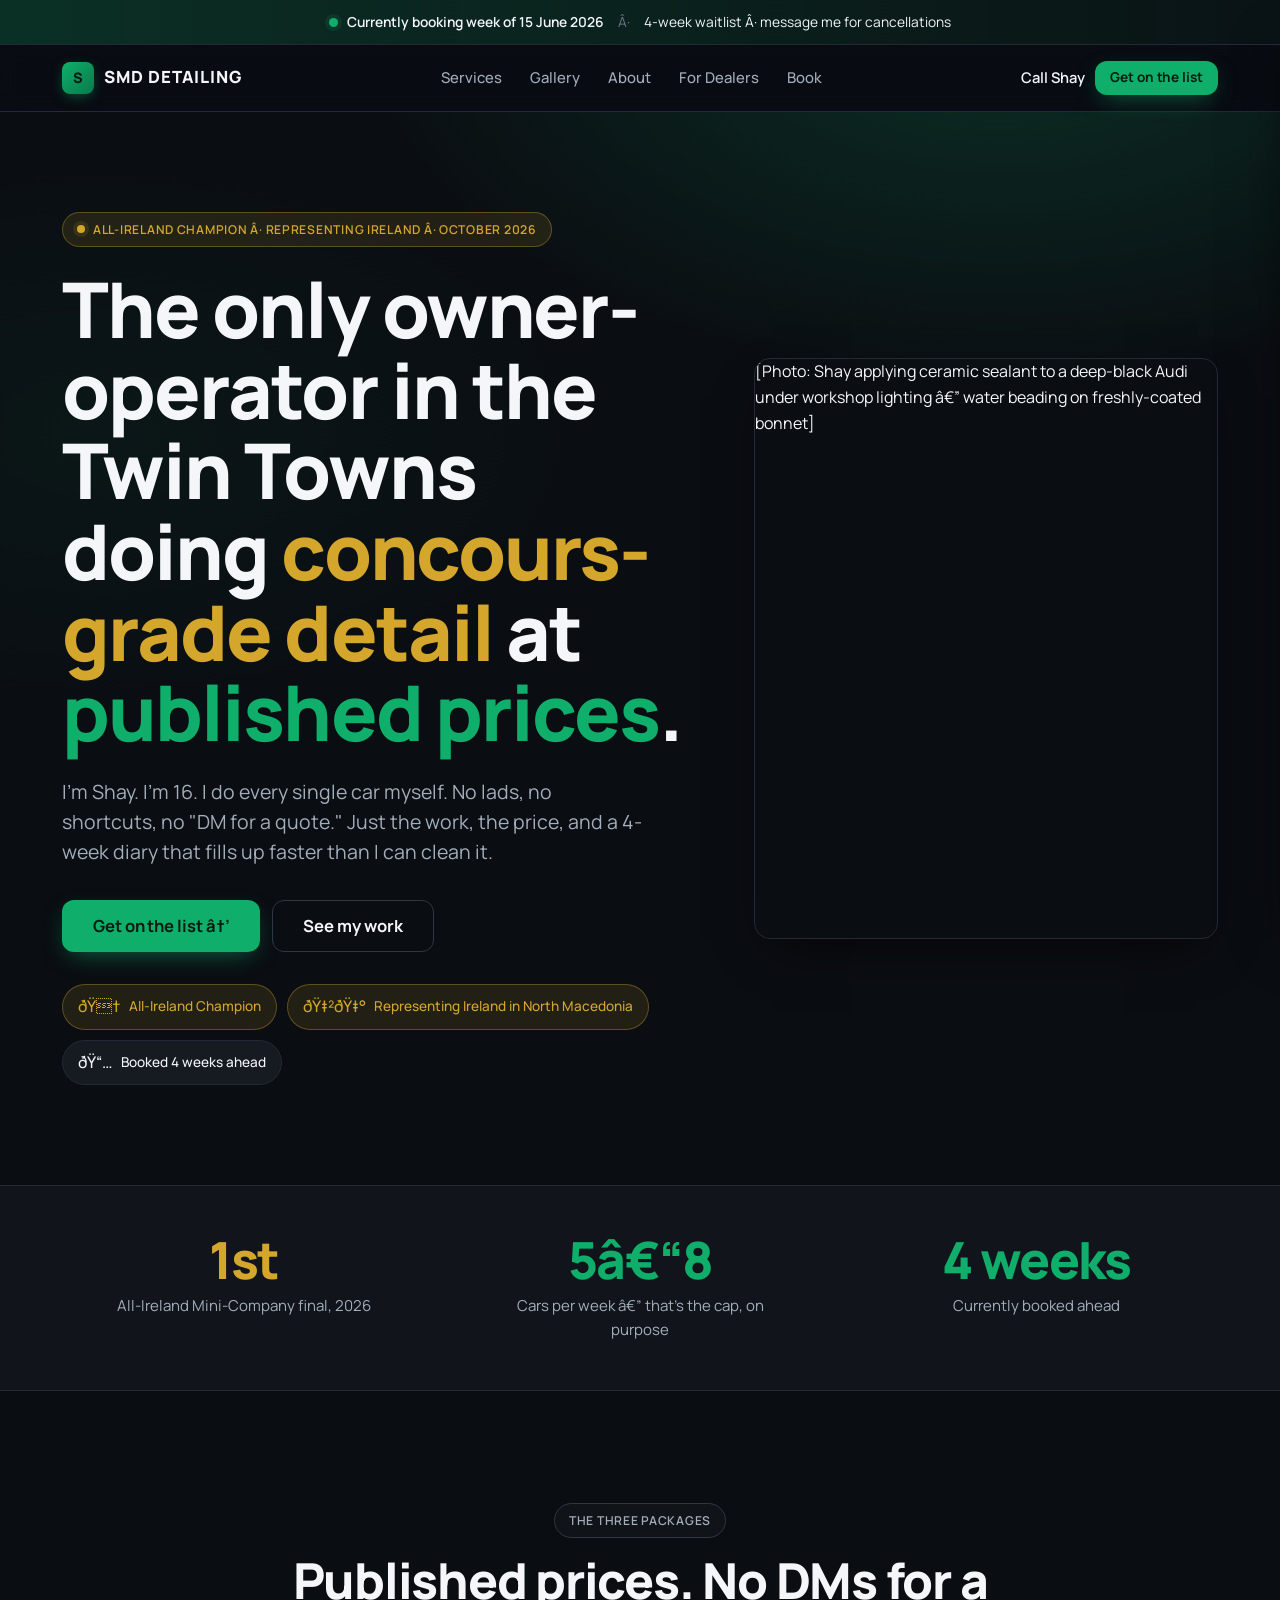
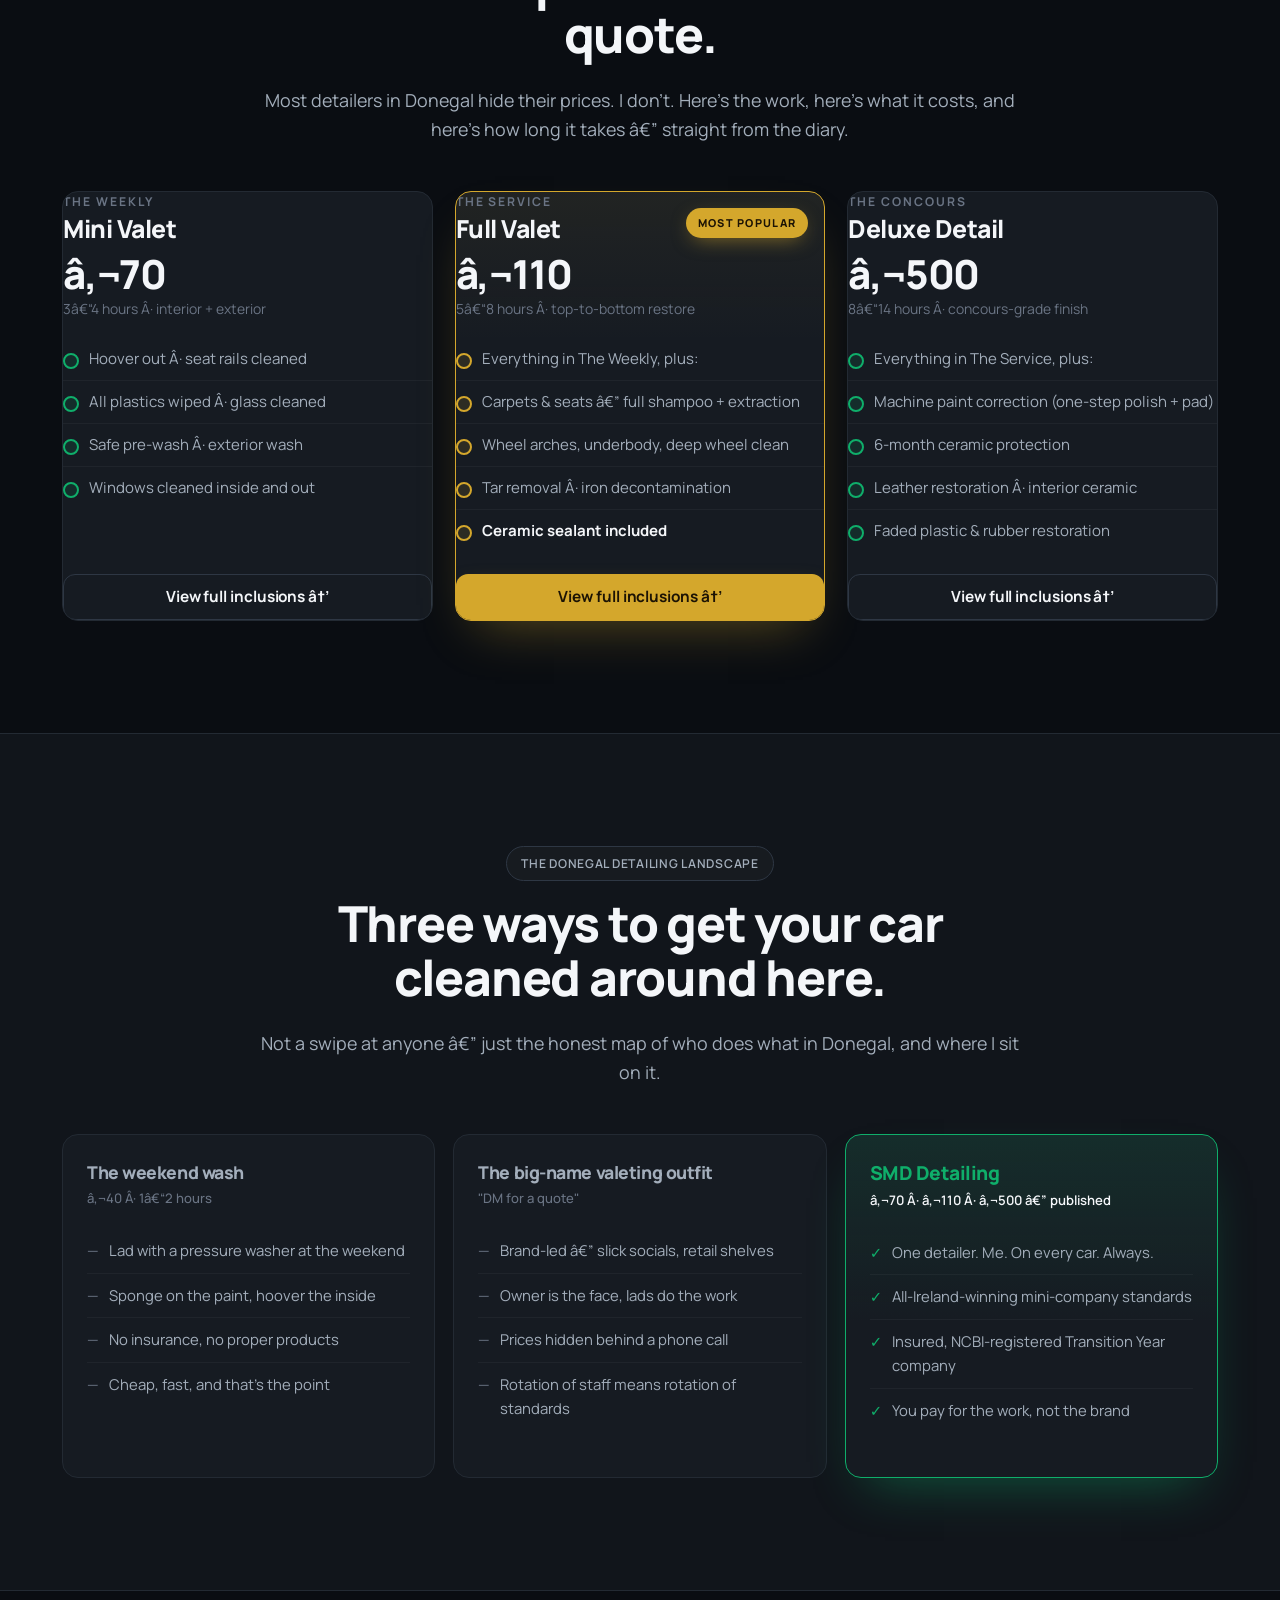
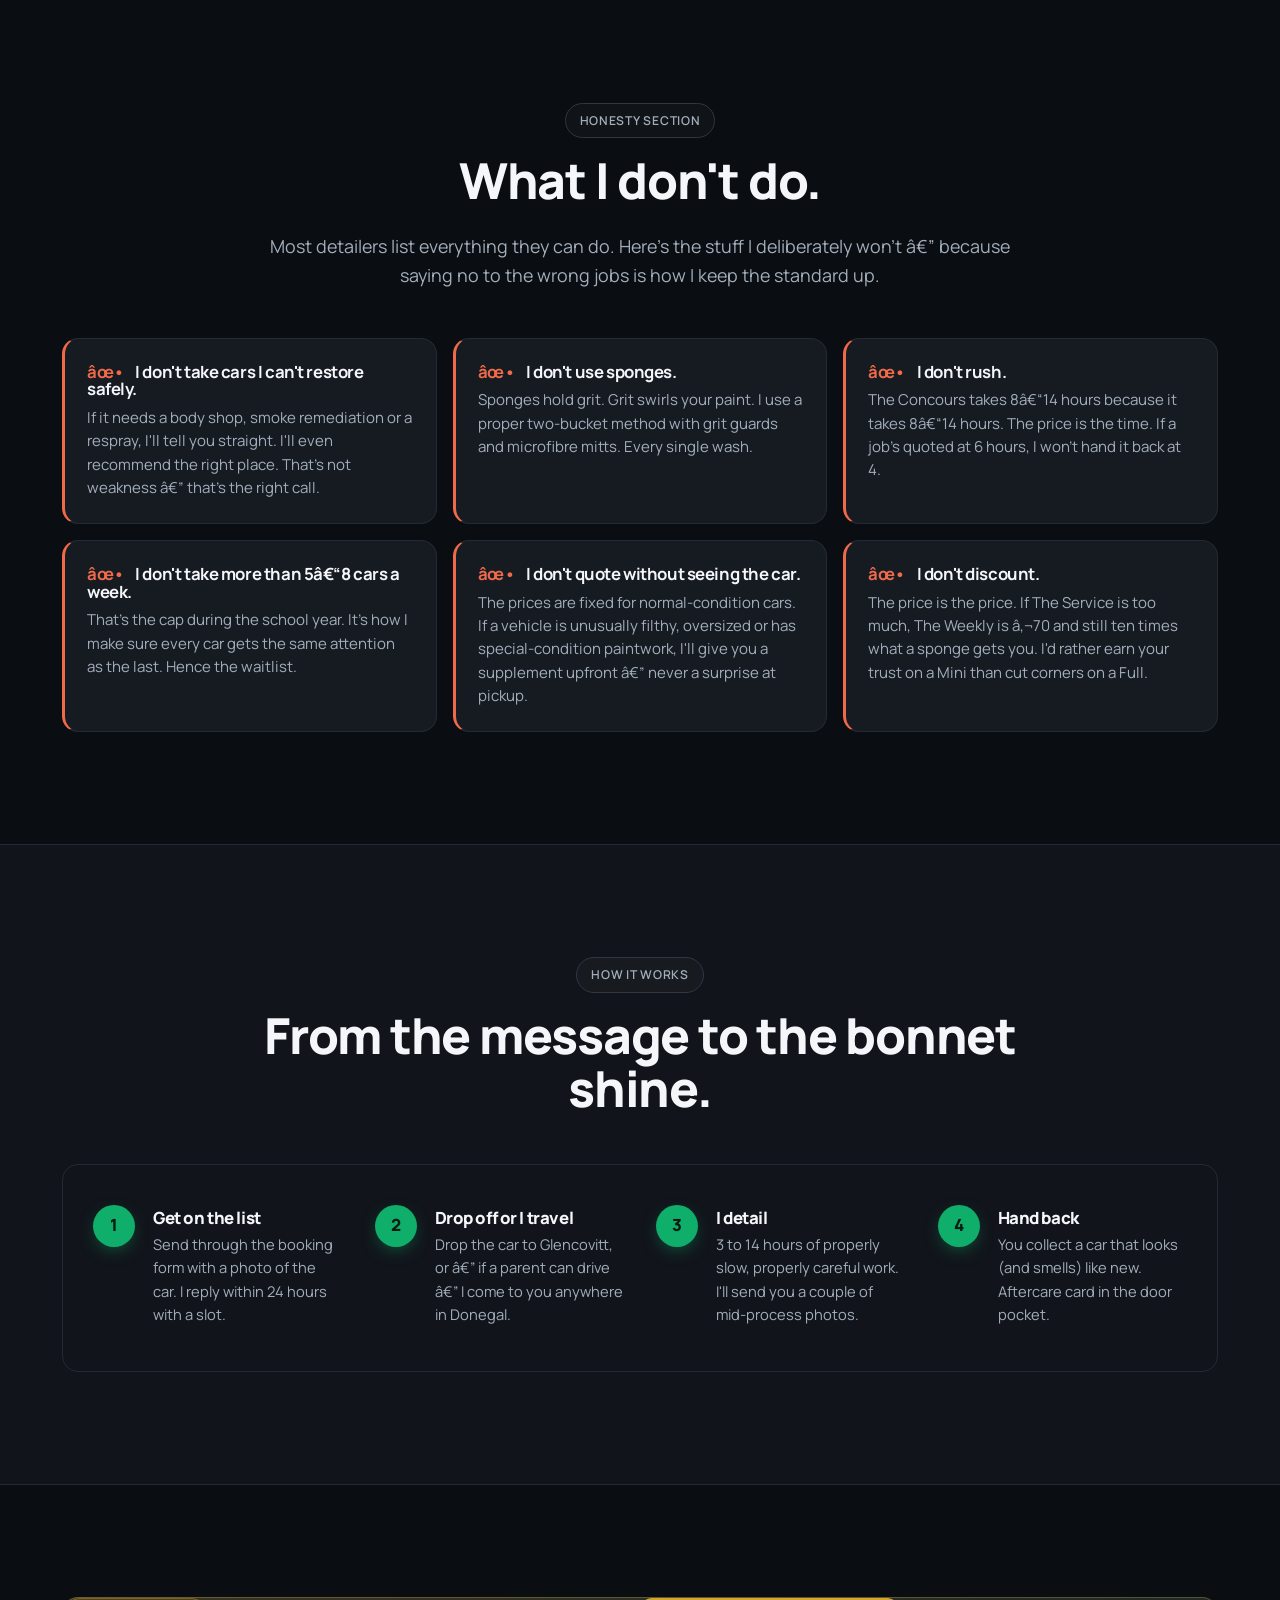
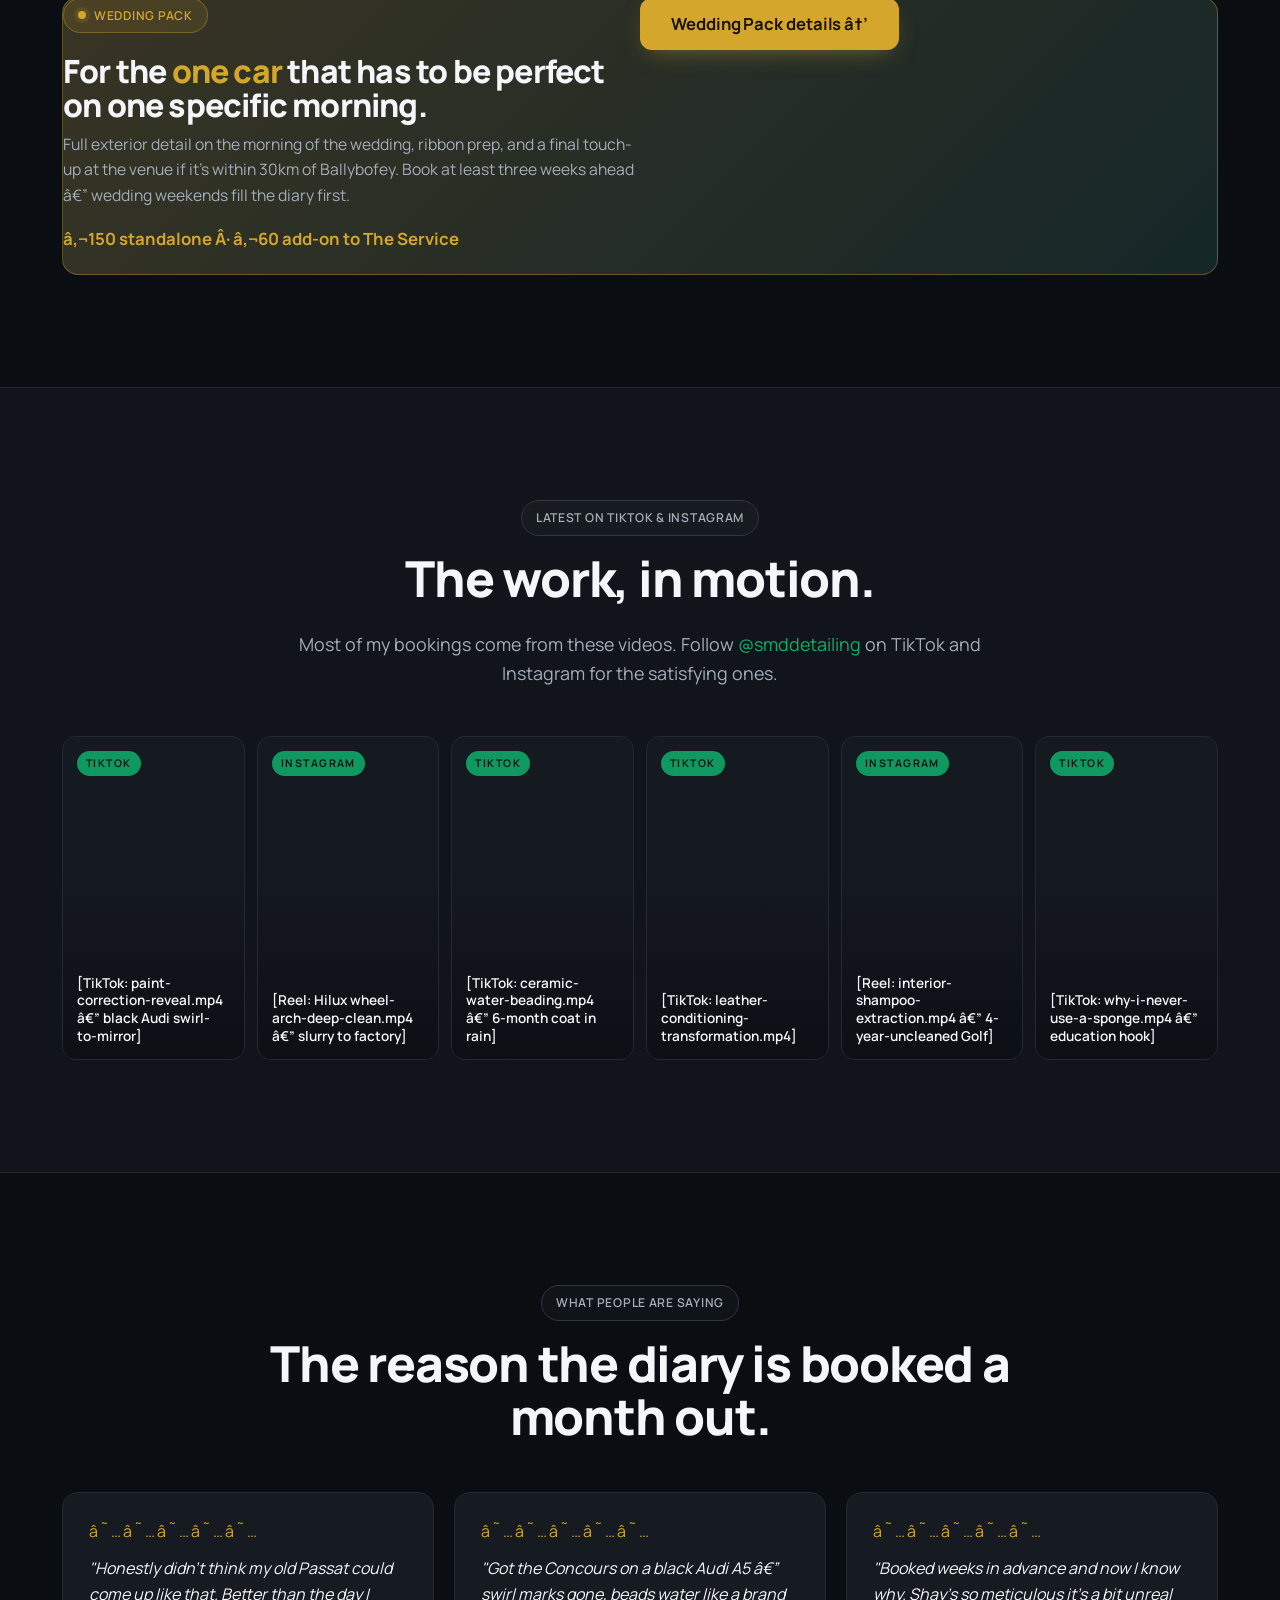
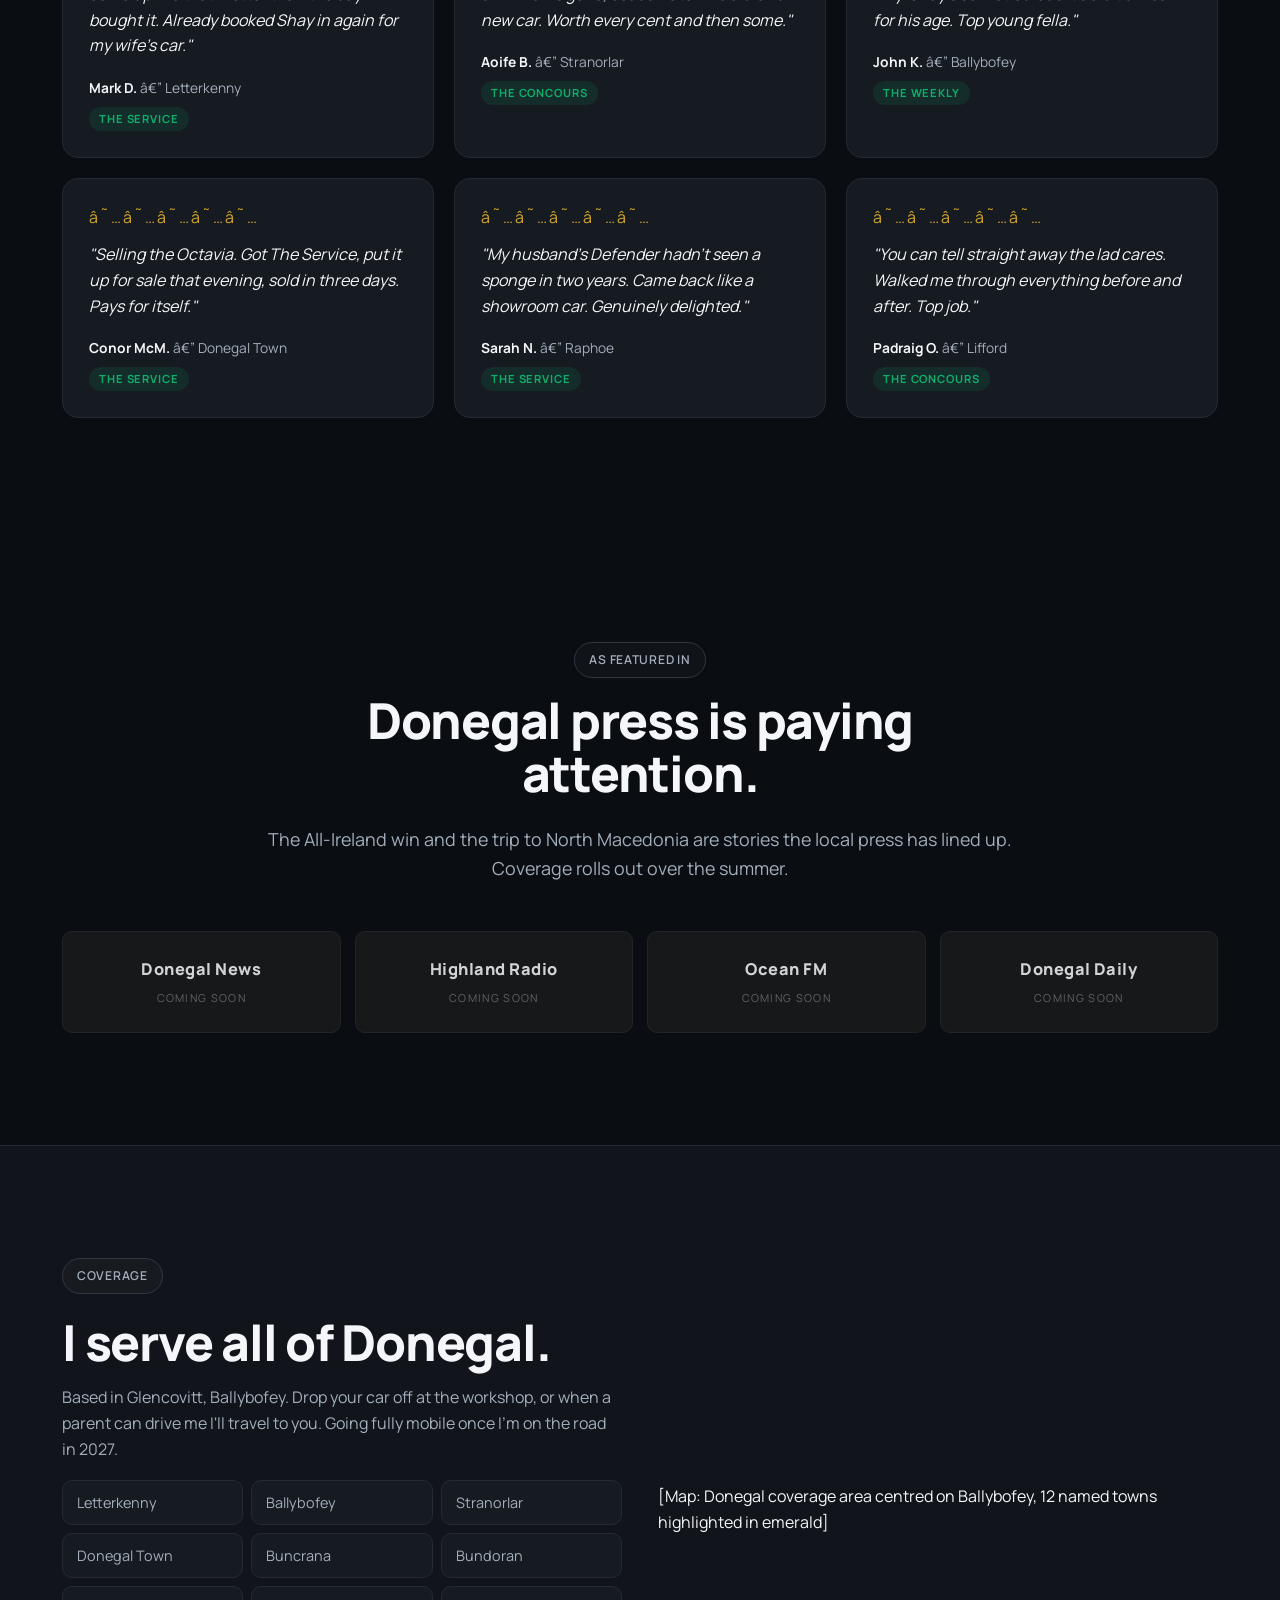
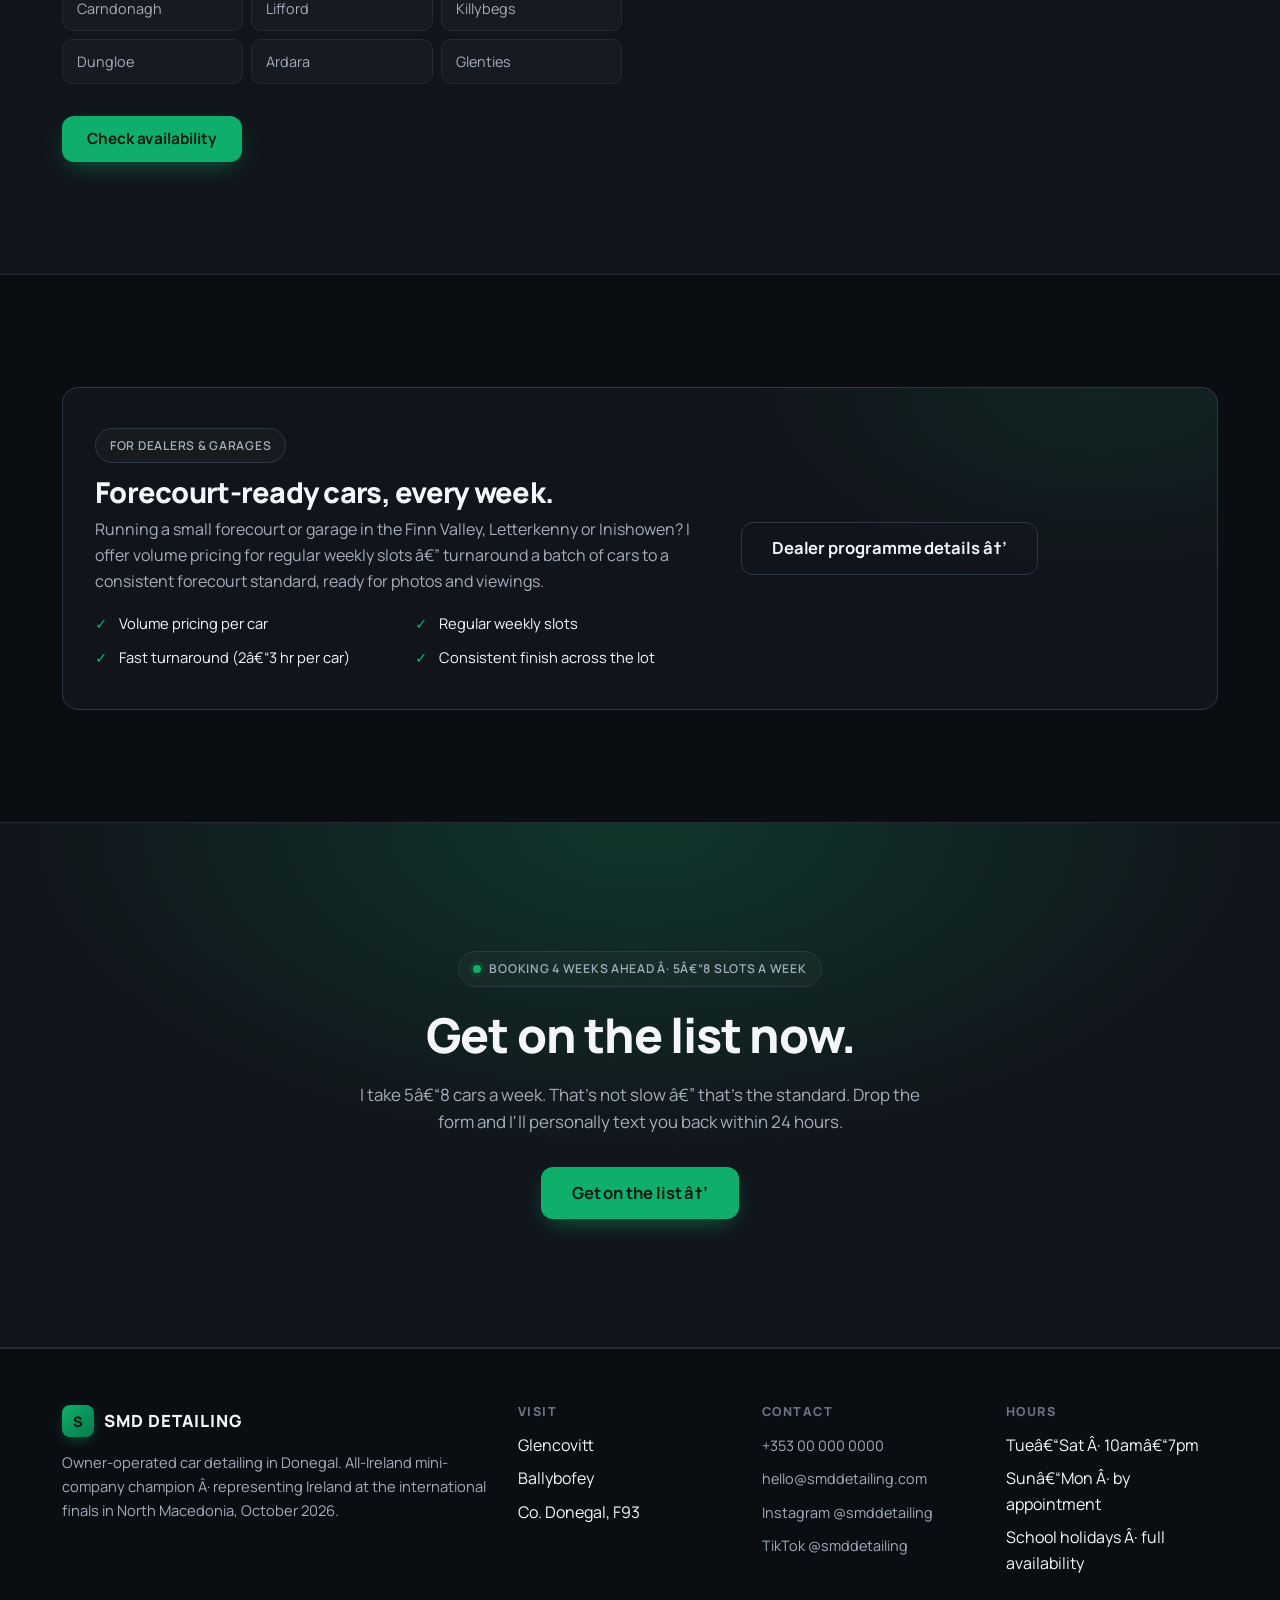
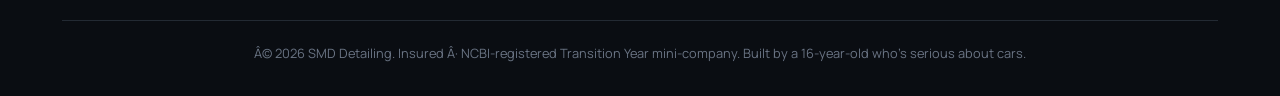
==== index.html @ a3a6af70 "Install GA4 gtag.js (G-1QEWKBT148) on all pages" ====
<!DOCTYPE html>
<html lang="en-IE">
<head>
<!-- Google Tag Manager -->
<script>(function(w,d,s,l,i){w[l]=w[l]||[];w[l].push({'gtm.start':
new Date().getTime(),event:'gtm.js'});var f=d.getElementsByTagName(s)[0],
j=d.createElement(s),dl=l!='dataLayer'?'&l='+l:'';j.async=true;j.src=
'https://www.googletagmanager.com/gtm.js?id='+i+dl;f.parentNode.insertBefore(j,f);
})(window,document,'script','dataLayer','GTM-W44RQM73');</script>
<!-- End Google Tag Manager -->
<!-- Meta Pixel Code -->
<script>
!function(f,b,e,v,n,t,s)
{if(f.fbq)return;n=f.fbq=function(){n.callMethod?
n.callMethod.apply(n,arguments):n.queue.push(arguments)};
if(!f._fbq)f._fbq=n;n.push=n;n.loaded=!0;n.version='2.0';
n.queue=[];t=b.createElement(e);t.async=!0;
t.src=v;s=b.getElementsByTagName(e)[0];
s.parentNode.insertBefore(t,s)}(window, document,'script',
'https://connect.facebook.net/en_US/fbevents.js');
fbq('init', '969175685717565');
fbq('track', 'PageView');
</script>
<noscript><img height="1" width="1" style="display:none"
src="https://www.facebook.com/tr?id=969175685717565&ev=PageView&noscript=1"
/></noscript>
<!-- End Meta Pixel Code -->
<!-- Google tag (gtag.js) -->
<script async src="https://www.googletagmanager.com/gtag/js?id=G-1QEWKBT148"></script>
<script>
  window.dataLayer = window.dataLayer || [];
  function gtag(){dataLayer.push(arguments);}
  gtag('js', new Date());
  gtag('config', 'G-1QEWKBT148');
</script>
<!-- End Google tag (gtag.js) -->
<meta charset="UTF-8">
<meta name="viewport" content="width=device-width, initial-scale=1">
<title>SMD Detailing — Award-Winning Car Detailing in Donegal | Mobile & In-House</title>
<meta name="description" content="Donegal's most awarded young detailer. All-Ireland winners, Macedonia 2026 finalists. Mini valets from €70, full valets €110, deluxe details €500. Booked 4 weeks ahead.">

<meta property="og:type" content="website">
<meta property="og:title" content="SMD Detailing — Award-Winning Car Detailing in Donegal">
<meta property="og:description" content="All-Ireland-winning owner-operator detailer in Ballybofey. Published prices. Booked 4 weeks ahead. I do every car myself.">
<meta property="og:locale" content="en_IE">
<meta property="og:url" content="https://smddetailing.com/">
<meta property="og:image" content="https://smddetailing.com/og-image.jpg">
<meta name="twitter:card" content="summary_large_image">

<link rel="preconnect" href="https://fonts.googleapis.com">
<link rel="preconnect" href="https://fonts.gstatic.com" crossorigin>
<link href="https://fonts.googleapis.com/css2?family=Manrope:wght@400;500;600;700;800&display=swap" rel="stylesheet">
<link rel="stylesheet" href="styles.css">

<!-- LocalBusiness schema -->
<script type="application/ld+json">
{
  "@context": "https://schema.org",
  "@type": "AutomotiveBusiness",
  "name": "SMD Detailing",
  "image": "https://smddetailing.com/og-image.jpg",
  "@id": "https://smddetailing.com/",
  "url": "https://smddetailing.com/",
  "telephone": "+353-00-000-0000",
  "priceRange": "€€",
  "address": {
    "@type": "PostalAddress",
    "streetAddress": "Glencovitt",
    "addressLocality": "Ballybofey",
    "addressRegion": "Co. Donegal",
    "postalCode": "F93",
    "addressCountry": "IE"
  },
  "geo": {
    "@type": "GeoCoordinates",
    "latitude": "54.7995",
    "longitude": "-7.7878"
  },
  "areaServed": [
    {"@type":"City","name":"Letterkenny"},
    {"@type":"City","name":"Ballybofey"},
    {"@type":"City","name":"Stranorlar"},
    {"@type":"City","name":"Donegal Town"},
    {"@type":"City","name":"Buncrana"},
    {"@type":"City","name":"Bundoran"},
    {"@type":"City","name":"Carndonagh"},
    {"@type":"City","name":"Lifford"},
    {"@type":"City","name":"Killybegs"},
    {"@type":"City","name":"Dungloe"},
    {"@type":"City","name":"Ardara"},
    {"@type":"City","name":"Glenties"}
  ],
  "openingHoursSpecification": [
    {
      "@type": "OpeningHoursSpecification",
      "dayOfWeek": ["Tuesday","Wednesday","Thursday","Friday","Saturday"],
      "opens": "10:00",
      "closes": "19:00"
    }
  ],
  "aggregateRating": {
    "@type": "AggregateRating",
    "ratingValue": "5.0",
    "reviewCount": "12"
  },
  "founder": {
    "@type": "Person",
    "name": "Shay McDevitt"
  }
}
</script>

<!-- Service schema for each package -->
<script type="application/ld+json">
{
  "@context": "https://schema.org",
  "@type": "Service",
  "serviceType": "Car Valeting",
  "name": "The Weekly — Mini Valet",
  "provider": {"@type":"AutomotiveBusiness","name":"SMD Detailing"},
  "areaServed": "Co. Donegal",
  "offers": {"@type":"Offer","price":"70","priceCurrency":"EUR"}
}
</script>
<script type="application/ld+json">
{
  "@context": "https://schema.org",
  "@type": "Service",
  "serviceType": "Car Valeting",
  "name": "The Service — Full Valet",
  "provider": {"@type":"AutomotiveBusiness","name":"SMD Detailing"},
  "areaServed": "Co. Donegal",
  "offers": {"@type":"Offer","price":"110","priceCurrency":"EUR"}
}
</script>
<script type="application/ld+json">
{
  "@context": "https://schema.org",
  "@type": "Service",
  "serviceType": "Car Detailing",
  "name": "The Concours — Deluxe Detail",
  "provider": {"@type":"AutomotiveBusiness","name":"SMD Detailing"},
  "areaServed": "Co. Donegal",
  "offers": {"@type":"Offer","price":"500","priceCurrency":"EUR"}
}
</script>
</head>
<body>
<!-- Google Tag Manager (noscript) -->
<noscript><iframe src="https://www.googletagmanager.com/ns.html?id=GTM-W44RQM73"
height="0" width="0" style="display:none;visibility:hidden"></iframe></noscript>
<!-- End Google Tag Manager (noscript) -->

<!-- ============ LIVE AVAILABILITY STRIP ============ -->
<div class="availability-strip">
  <div class="container">
    <span class="pulse">Currently booking week of 15 June 2026</span>
    <span class="sep">·</span>
    <span>4-week waitlist · message me for cancellations</span>
  </div>
</div>

<!-- ============ HEADER ============ -->
<header class="site-header">
  <div class="nav">
    <a href="index.html" class="logo">
      <span class="mark">S</span>
      <span>SMD&nbsp;DETAILING</span>
    </a>
    <ul class="nav-links">
      <li><a href="services.html">Services</a></li>
      <li><a href="gallery.html">Gallery</a></li>
      <li><a href="about.html">About</a></li>
      <li><a href="dealers.html">For Dealers</a></li>
      <li><a href="book.html">Book</a></li>
    </ul>
    <div class="nav-cta">
      <a href="tel:+353000000000" class="nav-phone">Call Shay</a>
      <a href="book.html" class="btn btn-primary btn-sm">Get on the list</a>
      <button class="menu-btn" id="menuBtn" aria-label="Open menu" aria-expanded="false">☰</button>
    </div>
  </div>
  <nav class="mobile-menu" id="mobileMenu" aria-label="Mobile">
    <ul>
      <li><a href="services.html">Services</a></li>
      <li><a href="gallery.html">Gallery</a></li>
      <li><a href="about.html">About</a></li>
      <li><a href="dealers.html">For Dealers</a></li>
      <li><a href="book.html">Book</a></li>
      <li><a href="tel:+353000000000">Call Shay</a></li>
    </ul>
  </nav>
</header>

<!-- ============ HERO ============ -->
<section class="hero">
  <div class="container hero-grid">
    <div>
      <span class="eyebrow gold"><span class="dot"></span> All-Ireland Champion · Representing Ireland · October 2026</span>
      <h1>The only owner-operator in the Twin Towns doing <span class="gold">concours-grade detail</span> at <span class="accent">published prices</span>.</h1>
      <p class="hero-sub">I'm Shay. I'm 16. I do every single car myself. No lads, no shortcuts, no "DM for a quote." Just the work, the price, and a 4-week diary that fills up faster than I can clean it.</p>
      <div class="hero-ctas">
        <a href="book.html" class="btn btn-primary btn-lg">Get on the list →</a>
        <a href="gallery.html" class="btn btn-ghost btn-lg">See my work</a>
      </div>
      <div class="trust-strip">
        <span class="badge gold"><span class="ico">🏆</span> All-Ireland Champion</span>
        <span class="badge gold"><span class="ico">🇲🇰</span> Representing Ireland in North Macedonia</span>
        <span class="badge"><span class="ico">📅</span> Booked 4 weeks ahead</span>
      </div>
    </div>
    <div class="hero-visual">
      [Photo: Shay applying ceramic sealant to a deep-black Audi under workshop lighting — water beading on freshly-coated bonnet]
    </div>
  </div>
</section>

<!-- ============ STATS STRIP ============ -->
<section class="stats section-tint">
  <div class="container">
    <div class="stats-grid">
      <div class="stat gold">
        <span class="n">1st</span>
        <span class="l">All-Ireland Mini-Company final, 2026</span>
      </div>
      <div class="stat">
        <span class="n">5–8</span>
        <span class="l">Cars per week — that's the cap, on purpose</span>
      </div>
      <div class="stat">
        <span class="n">4 weeks</span>
        <span class="l">Currently booked ahead</span>
      </div>
    </div>
  </div>
</section>

<!-- ============ PACKAGES OVERVIEW ============ -->
<section id="services">
  <div class="container">
    <div class="section-head">
      <span class="eyebrow">The three packages</span>
      <h2>Published prices. No DMs for a quote.</h2>
      <p>Most detailers in Donegal hide their prices. I don't. Here's the work, here's what it costs, and here's how long it takes — straight from the diary.</p>
    </div>

    <div class="cards">
      <!-- The Weekly -->
      <div class="card">
        <span class="pack-name">The Weekly</span>
        <h3>Mini Valet</h3>
        <div class="price">€70</div>
        <div class="time">3–4 hours · interior + exterior</div>
        <ul>
          <li>Hoover out · seat rails cleaned</li>
          <li>All plastics wiped · glass cleaned</li>
          <li>Safe pre-wash · exterior wash</li>
          <li>Windows cleaned inside and out</li>
        </ul>
        <div class="card-foot">
          <a href="services.html#weekly" class="btn btn-ghost">View full inclusions →</a>
        </div>
      </div>

      <!-- The Service (featured) -->
      <div class="card featured">
        <span class="ribbon">Most Popular</span>
        <span class="pack-name">The Service</span>
        <h3>Full Valet</h3>
        <div class="price">€110</div>
        <div class="time">5–8 hours · top-to-bottom restore</div>
        <ul>
          <li>Everything in The Weekly, plus:</li>
          <li>Carpets &amp; seats — full shampoo + extraction</li>
          <li>Wheel arches, underbody, deep wheel clean</li>
          <li>Tar removal · iron decontamination</li>
          <li><strong>Ceramic sealant included</strong></li>
        </ul>
        <div class="card-foot">
          <a href="services.html#service" class="btn btn-gold">View full inclusions →</a>
        </div>
      </div>

      <!-- The Concours -->
      <div class="card">
        <span class="pack-name">The Concours</span>
        <h3>Deluxe Detail</h3>
        <div class="price">€500</div>
        <div class="time">8–14 hours · concours-grade finish</div>
        <ul>
          <li>Everything in The Service, plus:</li>
          <li>Machine paint correction (one-step polish + pad)</li>
          <li>6-month ceramic protection</li>
          <li>Leather restoration · interior ceramic</li>
          <li>Faded plastic &amp; rubber restoration</li>
        </ul>
        <div class="card-foot">
          <a href="services.html#concours" class="btn btn-ghost">View full inclusions →</a>
        </div>
      </div>
    </div>
  </div>
</section>

<!-- ============ DONEGAL DETAILING LANDSCAPE ============ -->
<section class="section-tint">
  <div class="container">
    <div class="section-head">
      <span class="eyebrow">The Donegal detailing landscape</span>
      <h2>Three ways to get your car cleaned around here.</h2>
      <p>Not a swipe at anyone — just the honest map of who does what in Donegal, and where I sit on it.</p>
    </div>

    <div class="compare-grid">
      <div class="compare-col">
        <h3>The weekend wash</h3>
        <div class="price-bracket">€40 · 1–2 hours</div>
        <ul>
          <li>Lad with a pressure washer at the weekend</li>
          <li>Sponge on the paint, hoover the inside</li>
          <li>No insurance, no proper products</li>
          <li>Cheap, fast, and that's the point</li>
        </ul>
      </div>

      <div class="compare-col">
        <h3>The big-name valeting outfit</h3>
        <div class="price-bracket">"DM for a quote"</div>
        <ul>
          <li>Brand-led — slick socials, retail shelves</li>
          <li>Owner is the face, lads do the work</li>
          <li>Prices hidden behind a phone call</li>
          <li>Rotation of staff means rotation of standards</li>
        </ul>
      </div>

      <div class="compare-col smd">
        <h3>SMD Detailing</h3>
        <div class="price-bracket">€70 · €110 · €500 — published</div>
        <ul>
          <li>One detailer. Me. On every car. Always.</li>
          <li>All-Ireland-winning mini-company standards</li>
          <li>Insured, NCBI-registered Transition Year company</li>
          <li>You pay for the work, not the brand</li>
        </ul>
      </div>
    </div>
  </div>
</section>

<!-- ============ "WHAT I DON'T DO" ============ -->
<section>
  <div class="container">
    <div class="section-head">
      <span class="eyebrow">Honesty section</span>
      <h2>What I don't do.</h2>
      <p>Most detailers list everything they can do. Here's the stuff I deliberately won't — because saying no to the wrong jobs is how I keep the standard up.</p>
    </div>

    <div class="dont-grid">
      <div class="dont-card">
        <h4><span class="x">✕</span> I don't take cars I can't restore safely.</h4>
        <p>If it needs a body shop, smoke remediation or a respray, I'll tell you straight. I'll even recommend the right place. That's not weakness — that's the right call.</p>
      </div>
      <div class="dont-card">
        <h4><span class="x">✕</span> I don't use sponges.</h4>
        <p>Sponges hold grit. Grit swirls your paint. I use a proper two-bucket method with grit guards and microfibre mitts. Every single wash.</p>
      </div>
      <div class="dont-card">
        <h4><span class="x">✕</span> I don't rush.</h4>
        <p>The Concours takes 8–14 hours because it takes 8–14 hours. The price is the time. If a job's quoted at 6 hours, I won't hand it back at 4.</p>
      </div>
      <div class="dont-card">
        <h4><span class="x">✕</span> I don't take more than 5–8 cars a week.</h4>
        <p>That's the cap during the school year. It's how I make sure every car gets the same attention as the last. Hence the waitlist.</p>
      </div>
      <div class="dont-card">
        <h4><span class="x">✕</span> I don't quote without seeing the car.</h4>
        <p>The prices are fixed for normal-condition cars. If a vehicle is unusually filthy, oversized or has special-condition paintwork, I'll give you a supplement upfront — never a surprise at pickup.</p>
      </div>
      <div class="dont-card">
        <h4><span class="x">✕</span> I don't discount.</h4>
        <p>The price is the price. If The Service is too much, The Weekly is €70 and still ten times what a sponge gets you. I'd rather earn your trust on a Mini than cut corners on a Full.</p>
      </div>
    </div>
  </div>
</section>

<!-- ============ PROCESS ============ -->
<section class="section-tint">
  <div class="container">
    <div class="section-head">
      <span class="eyebrow">How it works</span>
      <h2>From the message to the bonnet shine.</h2>
    </div>
    <div class="process">
      <div class="steps">
        <div class="step">
          <h4>Get on the list</h4>
          <p>Send through the booking form with a photo of the car. I reply within 24 hours with a slot.</p>
        </div>
        <div class="step">
          <h4>Drop off or I travel</h4>
          <p>Drop the car to Glencovitt, or — if a parent can drive — I come to you anywhere in Donegal.</p>
        </div>
        <div class="step">
          <h4>I detail</h4>
          <p>3 to 14 hours of properly slow, properly careful work. I'll send you a couple of mid-process photos.</p>
        </div>
        <div class="step">
          <h4>Hand back</h4>
          <p>You collect a car that looks (and smells) like new. Aftercare card in the door pocket.</p>
        </div>
      </div>
    </div>
  </div>
</section>

<!-- ============ WEDDING PACK STRIP ============ -->
<section>
  <div class="container">
    <div class="wedding-strip">
      <div>
        <span class="eyebrow gold"><span class="dot"></span> Wedding Pack</span>
        <h3>For the <span class="gold">one car</span> that has to be perfect on one specific morning.</h3>
        <p>Full exterior detail on the morning of the wedding, ribbon prep, and a final touch-up at the venue if it's within 30km of Ballybofey. Book at least three weeks ahead — wedding weekends fill the diary first.</p>
        <div class="wedding-price">€150 standalone · €60 add-on to The Service</div>
      </div>
      <div class="cta-block">
        <a href="services.html#wedding" class="btn btn-gold btn-lg">Wedding Pack details →</a>
      </div>
    </div>
  </div>
</section>

<!-- ============ TIKTOK / IG EMBED GRID ============ -->
<section class="section-tint">
  <div class="container">
    <div class="section-head">
      <span class="eyebrow">Latest on TikTok &amp; Instagram</span>
      <h2>The work, in motion.</h2>
      <p>Most of my bookings come from these videos. Follow <a href="#">@smddetailing</a> on TikTok and Instagram for the satisfying ones.</p>
    </div>

    <div class="social-grid">
      <div class="tiktok-tile">
        <span class="plat">TikTok</span>
        <span class="ttitle">[TikTok: paint-correction-reveal.mp4 — black Audi swirl-to-mirror]</span>
      </div>
      <div class="tiktok-tile">
        <span class="plat">Instagram</span>
        <span class="ttitle">[Reel: Hilux wheel-arch-deep-clean.mp4 — slurry to factory]</span>
      </div>
      <div class="tiktok-tile">
        <span class="plat">TikTok</span>
        <span class="ttitle">[TikTok: ceramic-water-beading.mp4 — 6-month coat in rain]</span>
      </div>
      <div class="tiktok-tile">
        <span class="plat">TikTok</span>
        <span class="ttitle">[TikTok: leather-conditioning-transformation.mp4]</span>
      </div>
      <div class="tiktok-tile">
        <span class="plat">Instagram</span>
        <span class="ttitle">[Reel: interior-shampoo-extraction.mp4 — 4-year-uncleaned Golf]</span>
      </div>
      <div class="tiktok-tile">
        <span class="plat">TikTok</span>
        <span class="ttitle">[TikTok: why-i-never-use-a-sponge.mp4 — education hook]</span>
      </div>
    </div>
  </div>
</section>

<!-- ============ REVIEWS ============ -->
<section id="reviews">
  <div class="container">
    <div class="section-head">
      <span class="eyebrow">What people are saying</span>
      <h2>The reason the diary is booked a month out.</h2>
    </div>
    <div class="reviews">
      <div class="review">
        <div class="stars">★★★★★</div>
        <p>"Honestly didn't think my old Passat could come up like that. Better than the day I bought it. Already booked Shay in again for my wife's car."</p>
        <div class="who"><strong>Mark D.</strong> — Letterkenny<br><span class="tag">The Service</span></div>
      </div>
      <div class="review">
        <div class="stars">★★★★★</div>
        <p>"Got the Concours on a black Audi A5 — swirl marks gone, beads water like a brand new car. Worth every cent and then some."</p>
        <div class="who"><strong>Aoife B.</strong> — Stranorlar<br><span class="tag">The Concours</span></div>
      </div>
      <div class="review">
        <div class="stars">★★★★★</div>
        <p>"Booked weeks in advance and now I know why. Shay's so meticulous it's a bit unreal for his age. Top young fella."</p>
        <div class="who"><strong>John K.</strong> — Ballybofey<br><span class="tag">The Weekly</span></div>
      </div>
      <div class="review">
        <div class="stars">★★★★★</div>
        <p>"Selling the Octavia. Got The Service, put it up for sale that evening, sold in three days. Pays for itself."</p>
        <div class="who"><strong>Conor McM.</strong> — Donegal Town<br><span class="tag">The Service</span></div>
      </div>
      <div class="review">
        <div class="stars">★★★★★</div>
        <p>"My husband's Defender hadn't seen a sponge in two years. Came back like a showroom car. Genuinely delighted."</p>
        <div class="who"><strong>Sarah N.</strong> — Raphoe<br><span class="tag">The Service</span></div>
      </div>
      <div class="review">
        <div class="stars">★★★★★</div>
        <p>"You can tell straight away the lad cares. Walked me through everything before and after. Top job."</p>
        <div class="who"><strong>Padraig O.</strong> — Lifford<br><span class="tag">The Concours</span></div>
      </div>
    </div>
  </div>
</section>

<!-- ============ PRESS STRIP ============ -->
<section>
  <div class="container">
    <div class="section-head">
      <span class="eyebrow">As featured in</span>
      <h2>Donegal press is paying attention.</h2>
      <p>The All-Ireland win and the trip to North Macedonia are stories the local press has lined up. Coverage rolls out over the summer.</p>
    </div>
    <div class="press-strip">
      <div class="press-logo">
        <span class="name">Donegal News</span>
        <span class="sub">Coming soon</span>
      </div>
      <div class="press-logo">
        <span class="name">Highland Radio</span>
        <span class="sub">Coming soon</span>
      </div>
      <div class="press-logo">
        <span class="name">Ocean FM</span>
        <span class="sub">Coming soon</span>
      </div>
      <div class="press-logo">
        <span class="name">Donegal Daily</span>
        <span class="sub">Coming soon</span>
      </div>
    </div>
  </div>
</section>

<!-- ============ COVERAGE ============ -->
<section class="section-tint">
  <div class="container">
    <div class="coverage">
      <div>
        <span class="eyebrow">Coverage</span>
        <h2>I serve all of Donegal.</h2>
        <p>Based in Glencovitt, Ballybofey. Drop your car off at the workshop, or when a parent can drive me I'll travel to you. Going fully mobile once I'm on the road in 2027.</p>
        <ul class="towns">
          <li>Letterkenny</li>
          <li>Ballybofey</li>
          <li>Stranorlar</li>
          <li>Donegal Town</li>
          <li>Buncrana</li>
          <li>Bundoran</li>
          <li>Carndonagh</li>
          <li>Lifford</li>
          <li>Killybegs</li>
          <li>Dungloe</li>
          <li>Ardara</li>
          <li>Glenties</li>
        </ul>
        <a href="book.html" class="btn btn-primary mt-32">Check availability</a>
      </div>
      <div class="map-placeholder">[Map: Donegal coverage area centred on Ballybofey, 12 named towns highlighted in emerald]</div>
    </div>
  </div>
</section>

<!-- ============ B2B / DEALERS STRIP ============ -->
<section>
  <div class="container">
    <div class="b2b-strip">
      <div>
        <span class="eyebrow">For dealers &amp; garages</span>
        <h3>Forecourt-ready cars, every week.</h3>
        <p>Running a small forecourt or garage in the Finn Valley, Letterkenny or Inishowen? I offer volume pricing for regular weekly slots — turnaround a batch of cars to a consistent forecourt standard, ready for photos and viewings.</p>
        <ul>
          <li>Volume pricing per car</li>
          <li>Regular weekly slots</li>
          <li>Fast turnaround (2–3 hr per car)</li>
          <li>Consistent finish across the lot</li>
        </ul>
      </div>
      <div class="cta-block">
        <a href="dealers.html" class="btn btn-ghost btn-lg">Dealer programme details →</a>
      </div>
    </div>
  </div>
</section>

<!-- ============ FINAL CTA ============ -->
<section class="final-cta">
  <div class="container">
    <span class="eyebrow"><span class="dot"></span> Booking 4 weeks ahead · 5–8 slots a week</span>
    <h2>Get on the list now.</h2>
    <p>I take 5–8 cars a week. That's not slow — that's the standard. Drop the form and I'll personally text you back within 24 hours.</p>
    <a href="book.html" class="btn btn-primary btn-lg">Get on the list →</a>
  </div>
</section>

<!-- ============ FOOTER ============ -->
<footer class="site-footer">
  <div class="container">
    <div class="footer-grid">
      <div>
        <div class="logo" style="margin-bottom:14px;">
          <span class="mark">S</span><span>SMD&nbsp;DETAILING</span>
        </div>
        <p>Owner-operated car detailing in Donegal. All-Ireland mini-company champion · representing Ireland at the international finals in North Macedonia, October 2026.</p>
      </div>
      <div>
        <h4>Visit</h4>
        <ul>
          <li>Glencovitt</li>
          <li>Ballybofey</li>
          <li>Co. Donegal, F93</li>
        </ul>
      </div>
      <div>
        <h4>Contact</h4>
        <ul>
          <li><a href="tel:+353000000000">+353 00 000 0000</a></li>
          <li><a href="mailto:hello@smddetailing.com">hello@smddetailing.com</a></li>
          <li><a href="#">Instagram @smddetailing</a></li>
          <li><a href="#">TikTok @smddetailing</a></li>
        </ul>
      </div>
      <div>
        <h4>Hours</h4>
        <ul>
          <li>Tue–Sat · 10am–7pm</li>
          <li>Sun–Mon · by appointment</li>
          <li>School holidays · full availability</li>
        </ul>
      </div>
    </div>
    <div class="copyright">
      © 2026 SMD Detailing. Insured · NCBI-registered Transition Year mini-company. Built by a 16-year-old who's serious about cars.
    </div>
  </div>
</footer>

<script>
  const btn = document.getElementById('menuBtn');
  const menu = document.getElementById('mobileMenu');
  if (btn) {
    btn.addEventListener('click', () => {
      const open = menu.classList.toggle('open');
      btn.setAttribute('aria-expanded', open);
    });
  }
</script>

</body>
</html>
---- styles.css ----
/* =========================================================
   SMD Detailing — Production Stylesheet
   Mobile-first. Premium dark theme. Emerald primary + credential gold.
   Reflects strategy: positioning-pricing.md (Option B naming),
   competitor-analysis.md (owner-operator white space),
   market-research.md (Twin Towns home turf),
   local-seo-paid-ads.md (LocalBusiness schema, Donegal towns).
   ========================================================= */

:root {
  --bg: #0a0d12;
  --bg-elev: #11151b;
  --bg-card: #161b22;
  --bg-card-2: #1c222b;
  --border: #232a33;
  --border-strong: #2e3744;
  --text: #f4f6f9;
  --text-dim: #a3aebb;
  --text-muted: #6a7484;
  --accent: #0fae6a;
  --accent-hover: #14c478;
  --accent-soft: rgba(15, 174, 106, 0.12);
  --accent-strong: rgba(15, 174, 106, 0.28);
  --gold: #d4a72c;
  --gold-soft: rgba(212, 167, 44, 0.12);
  --gold-strong: rgba(212, 167, 44, 0.35);
  --danger: #f06a4a;
  --radius: 16px;
  --radius-sm: 10px;
  --shadow: 0 20px 50px -20px rgba(0, 0, 0, 0.75);
  --shadow-soft: 0 6px 22px -8px rgba(0, 0, 0, 0.4);
  --maxw: 1200px;
  --font: 'Manrope', system-ui, -apple-system, Segoe UI, Roboto, sans-serif;
}

* { box-sizing: border-box; }

html { scroll-behavior: smooth; -webkit-text-size-adjust: 100%; }

body {
  margin: 0;
  font-family: var(--font);
  background: var(--bg);
  color: var(--text);
  font-size: 16px;
  line-height: 1.6;
  -webkit-font-smoothing: antialiased;
  text-rendering: optimizeLegibility;
  overflow-x: hidden;
}

img { max-width: 100%; display: block; }

a { color: var(--accent); text-decoration: none; transition: color .15s ease; }
a:hover { color: var(--accent-hover); }

a:focus-visible,
button:focus-visible,
input:focus-visible,
select:focus-visible,
textarea:focus-visible,
summary:focus-visible {
  outline: 2px solid var(--accent);
  outline-offset: 2px;
}

h1, h2, h3, h4, h5 {
  font-family: var(--font);
  font-weight: 800;
  letter-spacing: -0.025em;
  line-height: 1.05;
  margin: 0 0 .5em;
  color: var(--text);
}

h1 { font-size: clamp(2.5rem, 6vw, 5rem); }
h2 { font-size: clamp(1.85rem, 4.4vw, 3.1rem); line-height: 1.08; }
h3 { font-size: clamp(1.2rem, 2.4vw, 1.55rem); }
h4 { font-size: 1.02rem; }
p  { margin: 0 0 1em; color: var(--text-dim); }

strong { color: var(--text); }

.container {
  width: 100%;
  max-width: var(--maxw);
  margin: 0 auto;
  padding: 0 22px;
}

/* ---------- Live availability strip ---------- */
.availability-strip {
  background: linear-gradient(90deg, rgba(15,174,106,0.22), rgba(15,174,106,0.04));
  border-bottom: 1px solid var(--border);
  padding: 11px 0;
  font-size: .86rem;
  color: var(--text);
  text-align: center;
  position: relative;
  z-index: 60;
}
.availability-strip .container {
  display: flex;
  align-items: center;
  justify-content: center;
  flex-wrap: wrap;
  gap: 14px;
}
.availability-strip .pulse {
  display: inline-flex;
  align-items: center;
  gap: 9px;
  font-weight: 600;
}
.availability-strip .pulse::before {
  content: "";
  width: 9px; height: 9px;
  border-radius: 50%;
  background: var(--accent);
  box-shadow: 0 0 0 4px var(--accent-soft);
  animation: pulse 2s ease-in-out infinite;
}
.availability-strip .sep { color: var(--text-muted); }
@keyframes pulse {
  0%, 100% { box-shadow: 0 0 0 4px var(--accent-soft); transform: scale(1); }
  50% { box-shadow: 0 0 0 9px rgba(15,174,106,0.04); transform: scale(1.08); }
}

/* ---------- Header / sticky-shrink ---------- */
.site-header {
  position: sticky;
  top: 0;
  z-index: 50;
  background: rgba(10, 13, 18, 0.78);
  backdrop-filter: blur(14px) saturate(160%);
  -webkit-backdrop-filter: blur(14px) saturate(160%);
  border-bottom: 1px solid var(--border);
  transition: padding .18s ease, background .18s ease;
}

.site-header.scrolled {
  background: rgba(10, 13, 18, 0.94);
  box-shadow: 0 6px 20px -8px rgba(0,0,0,0.4);
}

.nav {
  display: flex;
  align-items: center;
  justify-content: space-between;
  padding: 16px 22px;
  max-width: var(--maxw);
  margin: 0 auto;
  transition: padding .18s ease;
}
.site-header.scrolled .nav { padding-top: 10px; padding-bottom: 10px; }

.logo {
  font-weight: 800;
  font-size: 1.05rem;
  letter-spacing: .055em;
  color: var(--text);
  display: flex;
  align-items: center;
  gap: 10px;
  white-space: nowrap;
}

.logo .mark {
  display: inline-flex;
  width: 32px; height: 32px;
  border-radius: 8px;
  background: linear-gradient(135deg, var(--accent), #0a7a4a);
  align-items: center;
  justify-content: center;
  font-size: .9rem;
  font-weight: 800;
  color: #061b11;
  box-shadow: 0 4px 14px -4px rgba(15,174,106,0.6);
}

.nav-links {
  display: none;
  gap: 28px;
  list-style: none;
  margin: 0;
  padding: 0;
}

.nav-links a {
  color: var(--text-dim);
  font-weight: 500;
  font-size: .93rem;
  position: relative;
}
.nav-links a:hover,
.nav-links a.active { color: var(--text); }
.nav-links a.active::after {
  content: "";
  position: absolute;
  left: 0; right: 0; bottom: -8px;
  height: 2px;
  background: var(--accent);
  border-radius: 2px;
}

.nav-cta {
  display: flex;
  align-items: center;
  gap: 10px;
}

.nav-phone {
  display: none;
  color: var(--text);
  font-weight: 600;
  font-size: .92rem;
}

.menu-btn {
  background: none;
  border: 1px solid var(--border-strong);
  color: var(--text);
  border-radius: var(--radius-sm);
  padding: 9px 12px;
  cursor: pointer;
  font: inherit;
  display: inline-flex;
  align-items: center;
  justify-content: center;
}
.menu-btn .bars {
  width: 18px;
  height: 14px;
  position: relative;
}
.menu-btn .bars::before,
.menu-btn .bars::after,
.menu-btn .bars span {
  content: "";
  position: absolute;
  left: 0; right: 0;
  height: 2px;
  background: currentColor;
  border-radius: 1px;
  transition: transform .2s ease, opacity .2s ease, top .2s ease;
}
.menu-btn .bars::before { top: 0; }
.menu-btn .bars span { top: 6px; display: block; }
.menu-btn .bars::after { top: 12px; }

@media (min-width: 940px) {
  .nav-links { display: flex; }
  .nav-phone { display: inline; }
  .menu-btn { display: none; }
}

/* Mobile slide-in panel */
.mobile-menu {
  position: fixed;
  top: 0; right: 0;
  height: 100vh;
  width: min(85vw, 360px);
  background: var(--bg-elev);
  border-left: 1px solid var(--border);
  padding: 90px 28px 32px;
  z-index: 49;
  transform: translateX(105%);
  transition: transform .28s cubic-bezier(.4,0,.2,1);
  box-shadow: -20px 0 50px -10px rgba(0,0,0,0.5);
  display: flex;
  flex-direction: column;
}
.mobile-menu.open { transform: translateX(0); }
.mobile-menu ul { list-style: none; margin: 0; padding: 0; flex: 1; }
.mobile-menu li a {
  display: block;
  padding: 16px 0;
  color: var(--text);
  font-weight: 600;
  font-size: 1.1rem;
  border-bottom: 1px solid var(--border);
  letter-spacing: -0.01em;
}
.mobile-menu li a:hover { color: var(--accent); }
.mobile-menu .mm-foot {
  display: flex;
  flex-direction: column;
  gap: 10px;
  margin-top: 24px;
}
.mobile-menu .mm-foot small {
  color: var(--text-muted);
  font-size: .8rem;
  text-align: center;
  margin-top: 6px;
}

body.menu-open { overflow: hidden; }
body.menu-open .menu-btn .bars::before { transform: rotate(45deg); top: 6px; }
body.menu-open .menu-btn .bars::after  { transform: rotate(-45deg); top: 6px; }
body.menu-open .menu-btn .bars span    { opacity: 0; }

.menu-backdrop {
  position: fixed;
  inset: 0;
  background: rgba(0,0,0,0.55);
  backdrop-filter: blur(3px);
  -webkit-backdrop-filter: blur(3px);
  z-index: 48;
  opacity: 0;
  pointer-events: none;
  transition: opacity .25s ease;
}
.menu-backdrop.show { opacity: 1; pointer-events: auto; }

/* ---------- Buttons ---------- */
.btn {
  display: inline-flex;
  align-items: center;
  justify-content: center;
  gap: 8px;
  padding: 14px 24px;
  font: 700 .96rem/1 var(--font);
  border-radius: 12px;
  border: 1px solid transparent;
  cursor: pointer;
  text-align: center;
  transition: transform .15s ease, box-shadow .2s ease, background .2s ease, border-color .2s ease, color .15s ease;
  white-space: nowrap;
  letter-spacing: -.005em;
}
.btn-primary {
  background: var(--accent);
  color: #061b11;
  box-shadow: 0 8px 24px -8px rgba(15,174,106,0.6);
}
.btn-primary:hover {
  background: var(--accent-hover);
  color: #061b11;
  transform: translateY(-2px);
  box-shadow: 0 14px 30px -10px rgba(15,174,106,0.75);
}
.btn-ghost {
  background: transparent;
  color: var(--text);
  border-color: var(--border-strong);
}
.btn-ghost:hover {
  border-color: var(--accent);
  color: var(--accent);
}
.btn-gold {
  background: var(--gold);
  color: #1c1304;
  box-shadow: 0 8px 24px -10px rgba(212,167,44,0.55);
}
.btn-gold:hover {
  background: #e4b734;
  color: #1c1304;
  transform: translateY(-2px);
}
.btn-sm { padding: 9px 14px; font-size: .85rem; }
.btn-lg { padding: 17px 30px; font-size: 1.04rem; }
.btn-block { width: 100%; }

/* ---------- Hero ---------- */
.hero {
  position: relative;
  padding: 64px 0 64px;
  background: var(--bg);
  overflow: hidden;
}
.hero::before {
  content: "";
  position: absolute;
  inset: 0;
  background:
    radial-gradient(1200px 700px at 78% -10%, rgba(15,174,106,0.22), transparent 55%),
    radial-gradient(900px 500px at 8% 30%, rgba(15,174,106,0.06), transparent 60%);
  pointer-events: none;
  z-index: 0;
}

.hero-grid {
  display: grid;
  grid-template-columns: 1fr;
  gap: 40px;
  align-items: center;
  position: relative;
  z-index: 1;
}

.eyebrow {
  display: inline-flex;
  align-items: center;
  gap: 8px;
  padding: 7px 14px;
  border: 1px solid var(--border-strong);
  border-radius: 999px;
  font-size: .76rem;
  color: var(--text-dim);
  letter-spacing: .06em;
  text-transform: uppercase;
  background: rgba(255,255,255,0.025);
  margin-bottom: 22px;
  font-weight: 600;
}
.eyebrow .dot {
  width: 8px; height: 8px; border-radius: 50%;
  background: var(--accent);
  box-shadow: 0 0 0 4px var(--accent-soft);
}
.eyebrow.gold { color: var(--gold); border-color: var(--gold-strong); background: var(--gold-soft); }
.eyebrow.gold .dot { background: var(--gold); box-shadow: 0 0 0 4px var(--gold-soft); }

.hero h1 { margin-bottom: 24px; font-weight: 800; }
.hero h1 .accent { color: var(--accent); }
.hero h1 .gold { color: var(--gold); }

.hero-sub {
  font-size: clamp(1.05rem, 2vw, 1.22rem);
  color: var(--text-dim);
  max-width: 580px;
  margin-bottom: 32px;
  line-height: 1.55;
}

.hero-ctas {
  display: flex;
  flex-wrap: wrap;
  gap: 12px;
  margin-bottom: 32px;
}

.trust-strip {
  display: flex;
  flex-wrap: wrap;
  gap: 10px;
  align-items: center;
}
.badge {
  display: inline-flex;
  align-items: center;
  gap: 8px;
  padding: 9px 15px;
  border-radius: 999px;
  background: var(--bg-card);
  border: 1px solid var(--border);
  font-size: .85rem;
  color: var(--text);
  font-weight: 500;
}
.badge .ico { font-size: 1rem; }
.badge.gold { border-color: var(--gold-strong); color: var(--gold); background: var(--gold-soft); }

/* Hero visual — real image */
.hero-visual {
  position: relative;
  border-radius: var(--radius);
  overflow: hidden;
  aspect-ratio: 4/5;
  box-shadow: var(--shadow);
  border: 1px solid var(--border);
}
.hero-visual img {
  width: 100%;
  height: 100%;
  object-fit: cover;
  transition: transform .6s ease;
}
.hero-visual:hover img { transform: scale(1.03); }
.hero-visual::after {
  content: "";
  position: absolute; inset: 0;
  background: linear-gradient(180deg, transparent 50%, rgba(10,13,18,0.4));
  pointer-events: none;
}
.hero-visual .floating-label {
  position: absolute;
  left: 16px;
  bottom: 16px;
  padding: 8px 14px;
  background: rgba(10,13,18,0.78);
  backdrop-filter: blur(10px);
  -webkit-backdrop-filter: blur(10px);
  border: 1px solid var(--gold-strong);
  border-radius: 999px;
  color: var(--gold);
  font-size: .74rem;
  font-weight: 700;
  letter-spacing: .08em;
  text-transform: uppercase;
  z-index: 2;
}

@media (min-width: 880px) {
  .hero { padding: 100px 0 100px; }
  .hero-grid { grid-template-columns: 1.15fr .85fr; gap: 64px; }
}

/* ---------- Section base ---------- */
section {
  padding-block: clamp(4rem, 9vw, 7rem);
  position: relative;
}
.section-head { max-width: 760px; margin: 0 auto 48px; text-align: center; }
.section-head .eyebrow { margin-bottom: 16px; }
.section-head p {
  color: var(--text-dim);
  font-size: clamp(1rem, 1.8vw, 1.12rem);
  line-height: 1.6;
}
.section-head h2 .accent { color: var(--accent); }
.section-head h2 .gold { color: var(--gold); }

.section-tint {
  background: var(--bg-elev);
  border-top: 1px solid var(--border);
  border-bottom: 1px solid var(--border);
}

/* Scroll-fade on sections */
.fade-up {
  opacity: 0;
  transform: translateY(24px);
  transition: opacity .6s ease, transform .6s ease;
}
.fade-up.in { opacity: 1; transform: translateY(0); }

/* ---------- Stats / animated counters ---------- */
.stats { padding-block: 48px; }
.stats-grid {
  display: grid;
  grid-template-columns: 1fr;
  gap: 28px;
  text-align: center;
}
.stat .n {
  display: block;
  font-size: clamp(2.4rem, 6vw, 3.2rem);
  font-weight: 800;
  color: var(--accent);
  letter-spacing: -.03em;
  line-height: 1;
}
.stat.gold .n { color: var(--gold); }
.stat .l {
  display: block;
  color: var(--text-dim);
  font-size: .94rem;
  margin-top: 8px;
  max-width: 260px;
  margin-inline: auto;
}
@media (min-width: 720px) {
  .stats-grid { grid-template-columns: repeat(3, 1fr); gap: 32px; }
}

/* ---------- Comparison ---------- */
.compare-grid {
  display: grid;
  grid-template-columns: 1fr;
  gap: 18px;
}
@media (min-width: 880px) { .compare-grid { grid-template-columns: repeat(3, 1fr); } }

.compare-col {
  background: var(--bg-card);
  border: 1px solid var(--border);
  border-radius: var(--radius);
  padding: 28px 24px;
  position: relative;
  display: flex;
  flex-direction: column;
  transition: transform .2s ease, border-color .2s ease;
}
.compare-col:hover { transform: translateY(-3px); }
.compare-col h3 {
  font-size: 1.1rem;
  margin-bottom: 6px;
  color: var(--text-dim);
}
.compare-col .price-bracket {
  font-size: .82rem;
  color: var(--text-muted);
  margin-bottom: 20px;
  font-weight: 500;
}
.compare-col ul {
  list-style: none; padding: 0; margin: 0 0 16px;
}
.compare-col ul li {
  padding: 10px 0 10px 22px;
  font-size: .93rem;
  color: var(--text-dim);
  position: relative;
  border-bottom: 1px solid rgba(255,255,255,0.04);
}
.compare-col ul li:last-child { border-bottom: none; }
.compare-col ul li::before {
  content: "—";
  position: absolute; left: 0; top: 10px;
  color: var(--text-muted);
}
.compare-col.smd {
  border-color: var(--accent);
  background: linear-gradient(180deg, rgba(15,174,106,0.12), transparent 55%), var(--bg-card);
  box-shadow: 0 24px 50px -22px rgba(15,174,106,0.45);
}
.compare-col.smd h3 { color: var(--accent); font-size: 1.2rem; }
.compare-col.smd ul li::before { content: "✓"; color: var(--accent); font-weight: 700; }
.compare-col.smd .price-bracket { color: var(--text); font-weight: 600; }

/* ---------- Packages cards ---------- */
.cards {
  display: grid;
  grid-template-columns: 1fr;
  gap: 22px;
}
@media (min-width: 880px) { .cards { grid-template-columns: repeat(3, 1fr); } }

.card {
  background: var(--bg-card);
  border: 1px solid var(--border);
  border-radius: var(--radius);
  padding: 0;
  display: flex;
  flex-direction: column;
  position: relative;
  transition: border-color .25s ease, transform .25s ease, box-shadow .25s ease;
  overflow: hidden;
}
.card:hover {
  border-color: var(--accent);
  transform: translateY(-4px);
  box-shadow: 0 30px 50px -25px rgba(15,174,106,0.35);
}

.card .card-img {
  aspect-ratio: 16/10;
  overflow: hidden;
  position: relative;
}
.card .card-img img {
  width: 100%; height: 100%;
  object-fit: cover;
  transition: transform .5s ease;
}
.card:hover .card-img img { transform: scale(1.05); }
.card .card-img::after {
  content: "";
  position: absolute; inset: 0;
  background: linear-gradient(180deg, transparent 50%, rgba(10,13,18,0.75));
  pointer-events: none;
}

.card .card-body {
  padding: 26px 26px 28px;
  display: flex;
  flex-direction: column;
  flex: 1;
}

.card.featured {
  border-color: var(--gold);
  background: linear-gradient(180deg, rgba(212,167,44,0.06), transparent 35%), var(--bg-card);
  box-shadow: 0 24px 50px -22px rgba(212,167,44,0.4);
}
.card.featured:hover {
  border-color: var(--gold);
  box-shadow: 0 30px 60px -22px rgba(212,167,44,0.5);
}

.card .ribbon {
  position: absolute;
  top: 16px; right: 16px;
  background: var(--gold);
  color: #1c1304;
  font-size: .68rem;
  font-weight: 800;
  letter-spacing: .12em;
  text-transform: uppercase;
  padding: 6px 12px;
  border-radius: 999px;
  z-index: 2;
  box-shadow: 0 6px 20px -6px rgba(212,167,44,0.6);
}

.card .pack-name {
  font-size: .76rem;
  text-transform: uppercase;
  letter-spacing: .16em;
  color: var(--text-muted);
  margin-bottom: 4px;
  font-weight: 700;
}
.card h3 {
  font-size: 1.55rem;
  margin-bottom: 6px;
  letter-spacing: -.02em;
}
.card .price {
  font-size: 2.5rem;
  font-weight: 800;
  letter-spacing: -.03em;
  color: var(--text);
  margin: 6px 0 4px;
  line-height: 1;
}
.card .time {
  color: var(--text-muted);
  font-size: .87rem;
  margin-bottom: 18px;
}
.card ul {
  list-style: none;
  padding: 0; margin: 0 0 22px;
}
.card ul li {
  position: relative;
  padding: 9px 0 9px 26px;
  color: var(--text-dim);
  font-size: .94rem;
  border-bottom: 1px solid rgba(255,255,255,0.04);
}
.card ul li:last-child { border-bottom: none; }
.card ul li::before {
  content: "";
  position: absolute;
  left: 0; top: 15px;
  width: 12px; height: 12px;
  border-radius: 50%;
  background: var(--accent-soft);
  border: 2px solid var(--accent);
}
.card.featured ul li::before { background: var(--gold-soft); border-color: var(--gold); }
.card .card-foot {
  margin-top: auto;
  display: flex;
  flex-direction: column;
  gap: 8px;
}

/* ---------- "What I don't do" ---------- */
.dont-grid {
  display: grid;
  grid-template-columns: 1fr;
  gap: 16px;
}
@media (min-width: 720px) { .dont-grid { grid-template-columns: repeat(2, 1fr); } }
@media (min-width: 1000px) { .dont-grid { grid-template-columns: repeat(3, 1fr); } }
.dont-card {
  background: var(--bg-card);
  border: 1px solid var(--border);
  border-left: 3px solid var(--danger);
  border-radius: var(--radius);
  padding: 24px 22px;
  transition: border-left-width .2s ease, transform .2s ease;
}
.dont-card:hover { transform: translateY(-2px); border-left-width: 5px; }
.dont-card h4 {
  font-size: 1.05rem;
  margin-bottom: 8px;
  color: var(--text);
  font-weight: 700;
}
.dont-card p {
  margin: 0;
  font-size: .94rem;
  color: var(--text-dim);
  line-height: 1.55;
}
.dont-card .x {
  display: inline-block;
  color: var(--danger);
  font-weight: 700;
  margin-right: 8px;
}

/* ---------- Process ---------- */
.process {
  background: var(--bg-elev);
  border-radius: var(--radius);
  padding: 44px 30px;
  border: 1px solid var(--border);
}
.steps {
  display: grid;
  grid-template-columns: 1fr;
  gap: 32px;
  counter-reset: step;
}
@media (min-width: 720px) { .steps { grid-template-columns: repeat(4, 1fr); } }
.step {
  position: relative;
  padding-left: 60px;
}
.step::before {
  counter-increment: step;
  content: counter(step);
  position: absolute;
  left: 0; top: -4px;
  width: 42px; height: 42px;
  border-radius: 50%;
  background: var(--accent);
  color: #061b11;
  font-weight: 800;
  font-size: 1.05rem;
  display: flex; align-items: center; justify-content: center;
  box-shadow: 0 6px 18px -6px rgba(15,174,106,0.6);
}
.step h4 { font-size: 1.05rem; margin-bottom: 6px; color: var(--text); }
.step p { font-size: .92rem; margin: 0; }

/* ---------- Wedding pack strip ---------- */
.wedding-strip {
  background:
    linear-gradient(135deg, rgba(212,167,44,0.18), rgba(15,174,106,0.08)),
    var(--bg-card);
  border: 1px solid var(--gold-strong);
  border-radius: var(--radius);
  padding: 0;
  display: grid;
  grid-template-columns: 1fr;
  gap: 0;
  align-items: stretch;
  overflow: hidden;
}
@media (min-width: 880px) { .wedding-strip { grid-template-columns: 1fr 1fr; } }
.wedding-strip .wedding-content {
  padding: 36px 32px;
  display: flex;
  flex-direction: column;
  justify-content: center;
}
.wedding-strip .wedding-img {
  background-size: cover;
  background-position: center;
  min-height: 280px;
  position: relative;
}
.wedding-strip .wedding-img::after {
  content: "";
  position: absolute; inset: 0;
  background: linear-gradient(180deg, transparent 60%, rgba(10,13,18,0.4));
}
.wedding-strip h3 { margin-bottom: 10px; color: var(--text); font-size: clamp(1.5rem, 3vw, 2rem); }
.wedding-strip h3 .gold { color: var(--gold); }
.wedding-strip p { margin: 0 0 18px; color: var(--text-dim); font-size: .98rem; }
.wedding-price {
  font-weight: 700;
  color: var(--gold);
  font-size: 1.05rem;
  margin: 8px 0 22px;
}

/* ---------- Before/After slider ---------- */
.before-after {
  position: relative;
  border-radius: var(--radius);
  overflow: hidden;
  user-select: none;
  border: 1px solid var(--border);
  background: var(--bg-card);
  aspect-ratio: 16 / 10;
  box-shadow: var(--shadow);
}
.before-after img {
  width: 100%; height: 100%;
  object-fit: cover;
  display: block;
  position: absolute;
  top: 0; left: 0;
}
.before-after .after-wrap {
  position: absolute;
  inset: 0;
  width: 50%;
  overflow: hidden;
  border-right: 2px solid var(--accent);
}
.before-after .after-wrap img {
  width: 200%;
  max-width: none;
}
.before-after .slider-handle {
  position: absolute;
  top: 0; bottom: 0;
  left: 50%;
  width: 44px;
  margin-left: -22px;
  cursor: ew-resize;
  z-index: 4;
  display: flex;
  align-items: center;
  justify-content: center;
}
.before-after .slider-handle::before {
  content: "";
  position: absolute;
  top: 0; bottom: 0;
  left: 50%;
  width: 2px;
  background: var(--accent);
  margin-left: -1px;
  box-shadow: 0 0 0 3px rgba(15,174,106,0.25);
}
.before-after .slider-handle .knob {
  position: relative;
  width: 44px; height: 44px;
  border-radius: 50%;
  background: var(--accent);
  color: #061b11;
  display: flex;
  align-items: center;
  justify-content: center;
  font-weight: 800;
  box-shadow: 0 6px 18px -4px rgba(0,0,0,0.5);
}
.before-after .label {
  position: absolute;
  top: 14px;
  padding: 5px 11px;
  background: rgba(10,13,18,0.78);
  backdrop-filter: blur(8px);
  -webkit-backdrop-filter: blur(8px);
  font-size: .7rem;
  font-weight: 700;
  letter-spacing: .1em;
  text-transform: uppercase;
  border-radius: 999px;
  z-index: 5;
}
.before-after .label.before { left: 14px; color: var(--text-dim); }
.before-after .label.after  { right: 14px; color: var(--accent); border: 1px solid var(--accent-strong); }

/* ---------- Social grid (TikTok/IG) — using imagery ---------- */
.social-grid {
  display: grid;
  grid-template-columns: repeat(2, 1fr);
  gap: 12px;
}
@media (min-width: 720px) { .social-grid { grid-template-columns: repeat(3, 1fr); } }
@media (min-width: 1000px) { .social-grid { grid-template-columns: repeat(6, 1fr); } }
.tiktok-tile {
  background: var(--bg-card);
  border: 1px solid var(--border);
  border-radius: 14px;
  aspect-ratio: 9/16;
  display: flex;
  flex-direction: column;
  justify-content: space-between;
  padding: 14px;
  color: var(--text-muted);
  font-size: .78rem;
  text-align: left;
  position: relative;
  overflow: hidden;
  cursor: pointer;
  transition: transform .25s ease;
}
.tiktok-tile:hover { transform: translateY(-3px); }
.tiktok-tile img {
  position: absolute;
  inset: 0;
  width: 100%; height: 100%;
  object-fit: cover;
  z-index: 0;
}
.tiktok-tile::before {
  content: "";
  position: absolute; inset: 0;
  background: linear-gradient(180deg, rgba(10,13,18,0.1) 40%, rgba(10,13,18,0.85));
  pointer-events: none;
  z-index: 1;
}
.tiktok-tile .plat {
  position: relative;
  z-index: 2;
  font-size: .66rem;
  text-transform: uppercase;
  letter-spacing: .14em;
  color: var(--text);
  font-weight: 700;
  padding: 4px 9px;
  background: rgba(15,174,106,0.85);
  color: #061b11;
  border-radius: 999px;
  align-self: flex-start;
}
.tiktok-tile .ttitle {
  position: relative;
  z-index: 2;
  color: var(--text);
  font-weight: 600;
  font-size: .85rem;
  line-height: 1.3;
}

/* ---------- Reviews ---------- */
.reviews {
  display: grid;
  grid-template-columns: 1fr;
  gap: 20px;
}
@media (min-width: 720px) { .reviews { grid-template-columns: repeat(2, 1fr); } }
@media (min-width: 1000px) { .reviews { grid-template-columns: repeat(3, 1fr); } }
.review {
  background: var(--bg-card);
  border: 1px solid var(--border);
  border-radius: var(--radius);
  padding: 26px;
  transition: border-color .25s ease, transform .25s ease;
}
.review:hover { border-color: var(--accent-strong); transform: translateY(-2px); }
.stars { color: var(--gold); letter-spacing: 2px; margin-bottom: 12px; font-size: 1rem; }
.review p { color: var(--text); font-size: 1rem; font-style: italic; line-height: 1.6; }
.review .who {
  margin-top: 18px;
  font-size: .86rem;
  color: var(--text-dim);
}
.review .who strong { color: var(--text); font-style: normal; font-weight: 700; }
.review .tag {
  display: inline-block;
  margin-top: 8px;
  padding: 3px 10px;
  font-size: .7rem;
  letter-spacing: .08em;
  text-transform: uppercase;
  border-radius: 999px;
  background: var(--accent-soft);
  color: var(--accent);
  font-weight: 700;
}

/* ---------- Press strip ---------- */
.press-strip {
  display: grid;
  grid-template-columns: repeat(2, 1fr);
  gap: 14px;
}
@media (min-width: 720px) { .press-strip { grid-template-columns: repeat(4, 1fr); } }
.press-logo {
  background: var(--bg-card);
  border: 1px solid var(--border);
  border-radius: var(--radius-sm);
  padding: 24px 18px;
  text-align: center;
  color: var(--text-muted);
  font-size: .88rem;
  transition: transform .2s ease, border-color .2s ease;
  filter: grayscale(80%);
  opacity: .85;
}
.press-logo:hover { filter: grayscale(0%); opacity: 1; transform: translateY(-2px); border-color: var(--border-strong); }
.press-logo .name {
  display: block;
  color: var(--text);
  font-weight: 800;
  letter-spacing: .03em;
  font-size: 1.02rem;
  margin-bottom: 4px;
}
.press-logo .sub {
  font-size: .68rem;
  text-transform: uppercase;
  letter-spacing: .12em;
  color: var(--text-muted);
}

/* ---------- Coverage ---------- */
.coverage {
  display: grid;
  grid-template-columns: 1fr;
  gap: 36px;
  align-items: center;
}
@media (min-width: 880px) { .coverage { grid-template-columns: 1fr 1fr; } }
.coverage-image {
  border-radius: var(--radius);
  overflow: hidden;
  aspect-ratio: 5/4;
  position: relative;
  border: 1px solid var(--border);
  box-shadow: var(--shadow);
}
.coverage-image img {
  width: 100%; height: 100%;
  object-fit: cover;
}
.coverage-image::after {
  content: "";
  position: absolute;
  inset: 0;
  background:
    radial-gradient(circle at 38% 56%, rgba(15,174,106,0.65) 0%, rgba(15,174,106,0.18) 26%, transparent 50%),
    linear-gradient(180deg, rgba(10,13,18,0.2), rgba(10,13,18,0.55));
}
.coverage-image .pin {
  position: absolute;
  left: 38%;
  top: 56%;
  transform: translate(-50%, -50%);
  width: 18px; height: 18px;
  border-radius: 50%;
  background: var(--accent);
  border: 3px solid #fff;
  z-index: 2;
  box-shadow: 0 0 0 6px rgba(15,174,106,0.35);
  animation: pulse 2.4s ease-in-out infinite;
}
.coverage-image .pin-label {
  position: absolute;
  left: 38%;
  top: 60%;
  transform: translate(-50%, 0);
  background: rgba(10,13,18,0.85);
  color: var(--text);
  padding: 6px 12px;
  border-radius: 999px;
  font-size: .8rem;
  font-weight: 700;
  z-index: 2;
  border: 1px solid var(--accent);
  white-space: nowrap;
}
.coverage h2 { margin-bottom: 16px; }
.coverage ul.towns {
  list-style: none; padding: 0; margin: 18px 0 0;
  display: grid; grid-template-columns: repeat(2, 1fr); gap: 8px;
}
@media (min-width: 720px) { .coverage ul.towns { grid-template-columns: repeat(3, 1fr); } }
.coverage ul.towns li {
  padding: 10px 14px;
  background: var(--bg-card);
  border: 1px solid var(--border);
  border-radius: var(--radius-sm);
  font-size: .9rem;
  color: var(--text-dim);
  transition: border-color .15s, color .15s;
}
.coverage ul.towns li:hover { border-color: var(--accent); color: var(--text); }

/* ---------- B2B dealer strip ---------- */
.b2b-strip {
  background:
    radial-gradient(600px 320px at 90% 0%, rgba(15,174,106,0.1), transparent 60%),
    var(--bg-elev);
  border: 1px solid var(--border-strong);
  border-radius: var(--radius);
  padding: 40px 32px;
  display: grid;
  grid-template-columns: 1fr;
  gap: 24px;
  align-items: center;
}
@media (min-width: 720px) { .b2b-strip { grid-template-columns: 1.4fr 1fr; } }
.b2b-strip .eyebrow { margin-bottom: 14px; }
.b2b-strip h3 { font-size: clamp(1.45rem, 2.5vw, 1.8rem); margin-bottom: 10px; }
.b2b-strip p { color: var(--text-dim); margin-bottom: 0; }
.b2b-strip ul {
  list-style: none; padding: 0; margin: 18px 0 0;
  display: grid;
  grid-template-columns: 1fr 1fr;
  gap: 10px 18px;
}
.b2b-strip ul li {
  font-size: .92rem;
  color: var(--text);
  position: relative;
  padding-left: 24px;
}
.b2b-strip ul li::before {
  content: "✓";
  position: absolute; left: 0; top: 0;
  color: var(--accent);
  font-weight: 800;
}
.b2b-strip .cta-block { text-align: left; }

/* ---------- Final CTA ---------- */
.final-cta {
  background:
    radial-gradient(900px 480px at 50% 0%, rgba(15,174,106,0.22), transparent 70%),
    var(--bg-elev);
  text-align: center;
  border-top: 1px solid var(--border);
  border-bottom: 1px solid var(--border);
  padding-block: clamp(5rem, 10vw, 8rem);
}
.final-cta h2 { font-size: clamp(2rem, 4.6vw, 3rem); margin-bottom: 20px; }
.final-cta p { color: var(--text-dim); max-width: 580px; margin: 0 auto 32px; font-size: 1.06rem; }

/* ---------- Footer ---------- */
.site-footer {
  padding: 56px 0 32px;
  border-top: 1px solid var(--border);
  background: var(--bg);
}
.footer-grid {
  display: grid;
  grid-template-columns: 1fr;
  gap: 32px;
  margin-bottom: 36px;
}
@media (min-width: 720px) { .footer-grid { grid-template-columns: 2fr 1fr 1fr 1fr; } }
.footer-grid h4 {
  font-size: .78rem;
  text-transform: uppercase;
  letter-spacing: .12em;
  color: var(--text-muted);
  margin-bottom: 14px;
  font-weight: 800;
}
.footer-grid ul { list-style: none; padding: 0; margin: 0; }
.footer-grid li { margin-bottom: 8px; }
.footer-grid li a { color: var(--text-dim); font-size: .9rem; }
.footer-grid li a:hover { color: var(--text); }
.footer-grid p { font-size: .92rem; }
.footer-towns {
  margin-top: 18px;
  font-size: .82rem;
  color: var(--text-muted);
  line-height: 1.6;
}
.copyright {
  border-top: 1px solid var(--border);
  padding-top: 22px;
  text-align: center;
  color: var(--text-muted);
  font-size: .8rem;
}

/* ---------- About page ---------- */
.about-hero { padding: 80px 0 30px; }
.about-hero .lead {
  font-size: clamp(1.15rem, 2.1vw, 1.35rem);
  color: var(--text);
  max-width: 760px;
  line-height: 1.5;
}
.about-body {
  display: grid;
  grid-template-columns: 1fr;
  gap: 48px;
  padding-bottom: 64px;
}
@media (min-width: 880px) { .about-body { grid-template-columns: 1.4fr 1fr; gap: 56px; } }
.about-body article p {
  font-size: 1.06rem;
  color: var(--text-dim);
  margin-bottom: 1.2em;
  line-height: 1.75;
}
.about-body article h2 { margin-top: 1.6em; }
.about-body article h2:first-child { margin-top: 0; }
.about-body article h3 { margin-top: 1.4em; color: var(--text); }
.about-photos { display: grid; gap: 18px; align-content: start; position: sticky; top: 80px; }
.about-photos .shot {
  border-radius: var(--radius);
  overflow: hidden;
  border: 1px solid var(--border);
  aspect-ratio: 4/5;
}
.about-photos .shot img {
  width: 100%; height: 100%;
  object-fit: cover;
}
.credential-card {
  background: var(--gold-soft);
  border: 1px solid var(--gold-strong);
  border-radius: var(--radius);
  padding: 22px;
  color: var(--text);
}
.credential-card h4 {
  font-size: .78rem;
  text-transform: uppercase;
  letter-spacing: .12em;
  color: var(--gold);
  margin-bottom: 10px;
  font-weight: 800;
}
.credential-card p { color: var(--text); margin: 0; font-size: .95rem; line-height: 1.6; }
.credential-card p + p { margin-top: 10px; }

.product-pill {
  display: inline-block;
  padding: 4px 11px;
  border-radius: 999px;
  background: var(--bg-card);
  border: 1px solid var(--border);
  font-size: .82rem;
  font-weight: 600;
  color: var(--text);
  margin: 4px 6px 4px 0;
}

/* ---------- Services page ---------- */
.package-detail {
  background: var(--bg-card);
  border: 1px solid var(--border);
  border-radius: var(--radius);
  margin-bottom: 28px;
  position: relative;
  overflow: hidden;
  transition: border-color .2s ease, transform .2s ease;
}
.package-detail:hover { transform: translateY(-2px); }
.package-detail.featured {
  border-color: var(--gold);
  background: linear-gradient(180deg, rgba(212,167,44,0.07), transparent 32%), var(--bg-card);
  box-shadow: 0 30px 60px -25px rgba(212,167,44,0.35);
}
.package-detail .pd-grid {
  display: grid;
  grid-template-columns: 1fr;
}
@media (min-width: 880px) { .package-detail .pd-grid { grid-template-columns: 5fr 7fr; } }
.package-detail .pd-img {
  aspect-ratio: 4/3;
  overflow: hidden;
  position: relative;
  min-height: 280px;
}
.package-detail .pd-img img {
  width: 100%; height: 100%;
  object-fit: cover;
}
.package-detail .pd-img::after {
  content: "";
  position: absolute; inset: 0;
  background: linear-gradient(180deg, transparent 60%, rgba(10,13,18,0.5));
}
.package-detail .pd-content {
  padding: 36px 32px 36px;
  display: flex;
  flex-direction: column;
}
.package-detail .ribbon {
  position: absolute;
  top: 18px; right: 18px;
  background: var(--gold);
  color: #1c1304;
  font-size: .7rem;
  font-weight: 800;
  letter-spacing: .12em;
  text-transform: uppercase;
  padding: 6px 13px;
  border-radius: 999px;
  z-index: 3;
  box-shadow: 0 6px 18px -6px rgba(212,167,44,0.6);
}
.package-detail .pack-name {
  font-size: .78rem;
  text-transform: uppercase;
  letter-spacing: .14em;
  color: var(--text-muted);
  margin-bottom: 6px;
  font-weight: 700;
}
.package-detail h2 {
  display: flex;
  align-items: baseline;
  gap: 14px;
  flex-wrap: wrap;
  margin-bottom: 8px;
}
.package-detail h2 .price-tag {
  color: var(--accent);
  font-size: 1.6rem;
  font-weight: 800;
}
.package-detail.featured h2 .price-tag { color: var(--gold); }
.package-detail .meta {
  color: var(--text-muted);
  font-size: .9rem;
  margin-bottom: 22px;
}
.package-detail .why {
  font-size: 1rem;
  color: var(--text);
  margin-bottom: 24px;
  padding: 16px 18px;
  background: var(--accent-soft);
  border-left: 3px solid var(--accent);
  border-radius: var(--radius-sm);
  line-height: 1.55;
}
.package-detail.featured .why { background: var(--gold-soft); border-left-color: var(--gold); }
.package-detail .twocol {
  display: grid;
  grid-template-columns: 1fr;
  gap: 22px;
}
@media (min-width: 720px) { .package-detail .twocol { grid-template-columns: 1fr 1fr; } }
.package-detail h4 {
  font-size: .78rem;
  text-transform: uppercase;
  letter-spacing: .14em;
  color: var(--accent);
  margin-bottom: 14px;
  font-weight: 800;
}
.package-detail.featured h4 { color: var(--gold); }
.package-detail ul { list-style: none; padding: 0; margin: 0 0 16px; }
.package-detail ul li {
  position: relative;
  padding: 9px 0 9px 28px;
  font-size: .95rem;
  color: var(--text-dim);
  border-bottom: 1px solid rgba(255,255,255,0.04);
}
.package-detail ul li::before {
  content: "✓";
  position: absolute;
  left: 0; top: 9px;
  color: var(--accent);
  font-weight: 800;
}
.package-detail.featured ul li::before { color: var(--gold); }

/* "Not included" */
.not-included {
  background: var(--bg-elev);
  border: 1px solid var(--border);
  border-radius: var(--radius);
  padding: 28px;
  margin-bottom: 28px;
}
.not-included h3 { color: var(--text); margin-bottom: 14px; }
.not-included p { font-size: .94rem; color: var(--text-dim); margin-bottom: 18px; }
.not-included ul {
  list-style: none; padding: 0; margin: 0;
  display: grid;
  grid-template-columns: 1fr;
  gap: 8px;
}
@media (min-width: 720px) { .not-included ul { grid-template-columns: 1fr 1fr; } }
.not-included li {
  font-size: .93rem;
  color: var(--text-dim);
  padding-left: 24px;
  position: relative;
}
.not-included li::before {
  content: "✕";
  position: absolute; left: 0; top: 0;
  color: var(--danger);
  font-weight: 800;
}

/* FAQ */
.faq details {
  background: var(--bg-card);
  border: 1px solid var(--border);
  border-radius: var(--radius);
  padding: 18px 22px;
  margin-bottom: 12px;
  transition: border-color .2s ease;
}
.faq details[open] { border-color: var(--accent-strong); }
.faq summary {
  cursor: pointer;
  font-weight: 700;
  color: var(--text);
  list-style: none;
  display: flex;
  align-items: center;
  justify-content: space-between;
  gap: 16px;
  font-size: 1.02rem;
}
.faq summary::-webkit-details-marker { display: none; }
.faq summary::after {
  content: "+";
  font-size: 1.5rem;
  color: var(--accent);
  transition: transform .25s ease;
  line-height: 1;
}
.faq details[open] summary::after { transform: rotate(45deg); }
.faq details p { margin-top: 14px; font-size: .95rem; color: var(--text-dim); }

/* ---------- Booking form ---------- */
.booking-wrap {
  display: grid;
  grid-template-columns: 1fr;
  gap: 36px;
  padding-block: 64px;
}
@media (min-width: 880px) { .booking-wrap { grid-template-columns: 1.3fr 1fr; } }

form.booking {
  background: var(--bg-card);
  border: 1px solid var(--border);
  border-radius: var(--radius);
  padding: 36px 32px;
  box-shadow: var(--shadow-soft);
}
form.booking h3 { margin-bottom: 4px; font-size: 1.4rem; }
form.booking h3 + p { font-size: .94rem; margin-bottom: 24px; }
.field { margin-bottom: 20px; }
.field label {
  display: block;
  font-size: .87rem;
  color: var(--text);
  margin-bottom: 7px;
  font-weight: 600;
}
.field label .req { color: var(--accent); }
.field input,
.field select,
.field textarea {
  width: 100%;
  background: var(--bg-elev);
  border: 1px solid var(--border);
  border-radius: var(--radius-sm);
  padding: 13px 14px;
  color: var(--text);
  font: inherit;
  font-size: .95rem;
  transition: border-color .15s ease, background .15s ease;
}
.field input[type="file"] { padding: 10px; background: var(--bg-elev); }
.field input:focus,
.field select:focus,
.field textarea:focus {
  outline: none;
  border-color: var(--accent);
  background: var(--bg);
}
.field textarea { min-height: 120px; resize: vertical; line-height: 1.5; }
.field-row { display: grid; grid-template-columns: 1fr; gap: 14px; }
@media (min-width: 600px) { .field-row { grid-template-columns: 1fr 1fr; } }

.radio-group {
  display: grid;
  grid-template-columns: 1fr;
  gap: 10px;
}
@media (min-width: 600px) { .radio-group { grid-template-columns: 1fr 1fr; } }
.radio-group label {
  background: var(--bg-elev);
  border: 1px solid var(--border);
  border-radius: var(--radius-sm);
  padding: 14px 16px;
  display: flex;
  align-items: center;
  gap: 10px;
  cursor: pointer;
  font-weight: 600;
  font-size: .92rem;
  transition: border-color .15s ease, background .15s ease;
}
.radio-group label:hover { border-color: var(--border-strong); }
.radio-group input { accent-color: var(--accent); }
.radio-group input:checked + .lbl { color: var(--accent); }
.radio-group label:has(input:checked) { border-color: var(--accent); background: var(--accent-soft); }

.checkbox-row {
  display: flex;
  gap: 12px;
  align-items: flex-start;
  background: var(--bg-elev);
  border: 1px solid var(--border);
  border-radius: var(--radius-sm);
  padding: 14px 16px;
  cursor: pointer;
  transition: border-color .15s ease;
}
.checkbox-row:hover { border-color: var(--border-strong); }
.checkbox-row input { margin-top: 4px; accent-color: var(--accent); }
.checkbox-row .lbl { font-size: .94rem; color: var(--text); font-weight: 600; }
.checkbox-row .lbl .sub { display: block; font-weight: 400; color: var(--text-dim); font-size: .85rem; margin-top: 4px; }

.reassurance {
  background: var(--bg-card);
  border: 1px solid var(--border);
  border-radius: var(--radius);
  padding: 30px 26px;
  align-self: start;
  position: sticky;
  top: 100px;
}
.reassurance h3 { font-size: 1.2rem; margin-bottom: 6px; }
.reassurance > p { color: var(--text-dim); font-size: .92rem; }
.reassurance ul { list-style: none; padding: 0; margin: 16px 0 0; }
.reassurance ul li {
  position: relative;
  padding: 10px 0 10px 28px;
  font-size: .93rem;
  color: var(--text-dim);
}
.reassurance ul li::before {
  content: "✓";
  position: absolute; left: 0; top: 10px;
  color: var(--accent); font-weight: 800;
}
.reassurance .booking-note {
  margin-top: 22px;
  padding: 16px;
  background: var(--gold-soft);
  border-left: 3px solid var(--gold);
  border-radius: var(--radius-sm);
  font-size: .92rem;
  color: var(--text);
  line-height: 1.55;
}

/* ---------- Page hero ---------- */
.page-hero {
  padding: 80px 0 36px;
  background:
    radial-gradient(900px 500px at 30% -10%, rgba(15,174,106,0.16), transparent 60%),
    var(--bg);
  border-bottom: 1px solid var(--border);
  position: relative;
}
.page-hero .eyebrow { margin-bottom: 16px; }
.page-hero h1 { margin-bottom: 16px; font-size: clamp(2.1rem, 5vw, 3.6rem); }
.page-hero p { font-size: clamp(1.05rem, 2vw, 1.2rem); max-width: 680px; color: var(--text-dim); }

/* ---------- Gallery page ---------- */
.filter-bar {
  display: flex;
  flex-wrap: wrap;
  gap: 8px;
  justify-content: center;
  margin-bottom: 36px;
}
.filter-bar button {
  background: var(--bg-card);
  border: 1px solid var(--border);
  color: var(--text-dim);
  padding: 9px 18px;
  border-radius: 999px;
  cursor: pointer;
  font: 600 .89rem var(--font);
  transition: all .15s;
}
.filter-bar button.active,
.filter-bar button:hover {
  color: #061b11;
  border-color: var(--accent);
  background: var(--accent);
}

.gallery-grid {
  display: grid;
  grid-template-columns: repeat(2, 1fr);
  gap: 14px;
}
@media (min-width: 720px) { .gallery-grid { grid-template-columns: repeat(3, 1fr); } }
@media (min-width: 1000px) { .gallery-grid { grid-template-columns: repeat(4, 1fr); } }
.gallery-item {
  position: relative;
  border-radius: var(--radius);
  overflow: hidden;
  aspect-ratio: 4/5;
  border: 1px solid var(--border);
  cursor: pointer;
  transition: transform .3s ease, border-color .3s ease;
  background: var(--bg-card);
}
.gallery-item.tall { aspect-ratio: 3/4; }
.gallery-item:hover { transform: translateY(-3px); border-color: var(--accent-strong); }
.gallery-item img {
  width: 100%; height: 100%;
  object-fit: cover;
  transition: transform .5s ease;
}
.gallery-item:hover img { transform: scale(1.06); }
.gallery-item::after {
  content: "";
  position: absolute;
  inset: 0;
  background: linear-gradient(180deg, transparent 50%, rgba(10,13,18,0.85));
}
.gallery-item .gi-meta {
  position: absolute;
  left: 12px; right: 12px; bottom: 12px;
  z-index: 2;
  color: var(--text);
}
.gallery-item .gi-meta .tag {
  display: inline-block;
  background: var(--accent);
  color: #061b11;
  font-size: .65rem;
  letter-spacing: .12em;
  text-transform: uppercase;
  padding: 3px 10px;
  border-radius: 999px;
  font-weight: 800;
  margin-bottom: 6px;
}
.gallery-item .gi-meta .gi-title {
  font-size: .92rem;
  font-weight: 700;
  line-height: 1.3;
}
.gallery-item[data-tier="concours"] .gi-meta .tag { background: var(--gold); color: #1c1304; }
.gallery-item.hidden { display: none; }

/* ---------- Dealers page ---------- */
.dealer-hero {
  padding: 100px 0 60px;
  background:
    radial-gradient(900px 460px at 70% 0%, rgba(15,174,106,0.18), transparent 60%),
    var(--bg);
  border-bottom: 1px solid var(--border);
}
.dealer-hero-grid {
  display: grid;
  grid-template-columns: 1fr;
  gap: 40px;
  align-items: center;
}
@media (min-width: 880px) { .dealer-hero-grid { grid-template-columns: 1.2fr 1fr; gap: 56px; } }
.dealer-hero h1 { font-size: clamp(2.1rem, 5vw, 3.8rem); margin-bottom: 18px; }
.dealer-hero p.lead { font-size: clamp(1.05rem, 2vw, 1.22rem); color: var(--text-dim); max-width: 560px; margin-bottom: 28px; line-height: 1.55; }
.dealer-hero .hero-visual { aspect-ratio: 4/3; }

.dealer-stats {
  display: grid;
  grid-template-columns: repeat(2, 1fr);
  gap: 16px;
  margin-top: 30px;
}
@media (min-width: 720px) { .dealer-stats { grid-template-columns: repeat(4, 1fr); } }
.dealer-stat {
  background: var(--bg-card);
  border: 1px solid var(--border);
  border-radius: var(--radius-sm);
  padding: 20px 18px;
}
.dealer-stat .n {
  font-size: 1.8rem;
  font-weight: 800;
  color: var(--accent);
  letter-spacing: -.02em;
  display: block;
}
.dealer-stat .l {
  font-size: .84rem;
  color: var(--text-dim);
  margin-top: 6px;
}

.dealer-pricing {
  display: grid;
  grid-template-columns: 1fr;
  gap: 18px;
}
@media (min-width: 720px) { .dealer-pricing { grid-template-columns: repeat(3, 1fr); } }
.dealer-tier {
  background: var(--bg-card);
  border: 1px solid var(--border);
  border-radius: var(--radius);
  padding: 28px 26px;
  transition: border-color .2s, transform .2s;
}
.dealer-tier:hover { border-color: var(--accent); transform: translateY(-3px); }
.dealer-tier .tier-name {
  font-size: .78rem;
  letter-spacing: .14em;
  text-transform: uppercase;
  color: var(--text-muted);
  font-weight: 800;
  margin-bottom: 6px;
}
.dealer-tier h3 { font-size: 1.3rem; margin-bottom: 6px; }
.dealer-tier .price-line { color: var(--text); font-size: 1.4rem; font-weight: 800; margin-bottom: 18px; }
.dealer-tier .price-line .per { color: var(--text-muted); font-weight: 500; font-size: .85rem; }
.dealer-tier ul { list-style: none; padding: 0; margin: 0; }
.dealer-tier li {
  padding: 8px 0 8px 24px;
  position: relative;
  font-size: .92rem;
  color: var(--text-dim);
  border-bottom: 1px solid rgba(255,255,255,0.04);
}
.dealer-tier li:last-child { border-bottom: none; }
.dealer-tier li::before {
  content: "✓";
  position: absolute; left: 0; top: 8px;
  color: var(--accent);
  font-weight: 800;
}

/* utility */
.center { text-align: center; }
.mt-32 { margin-top: 32px; }
.mt-48 { margin-top: 48px; }
.text-gold { color: var(--gold); }
.text-accent { color: var(--accent); }
.no-mb { margin-bottom: 0; }

@media (prefers-reduced-motion: reduce) {
  *, *::before, *::after {
    animation-duration: .01ms !important;
    transition-duration: .01ms !important;
  }
  html { scroll-behavior: auto; }
}
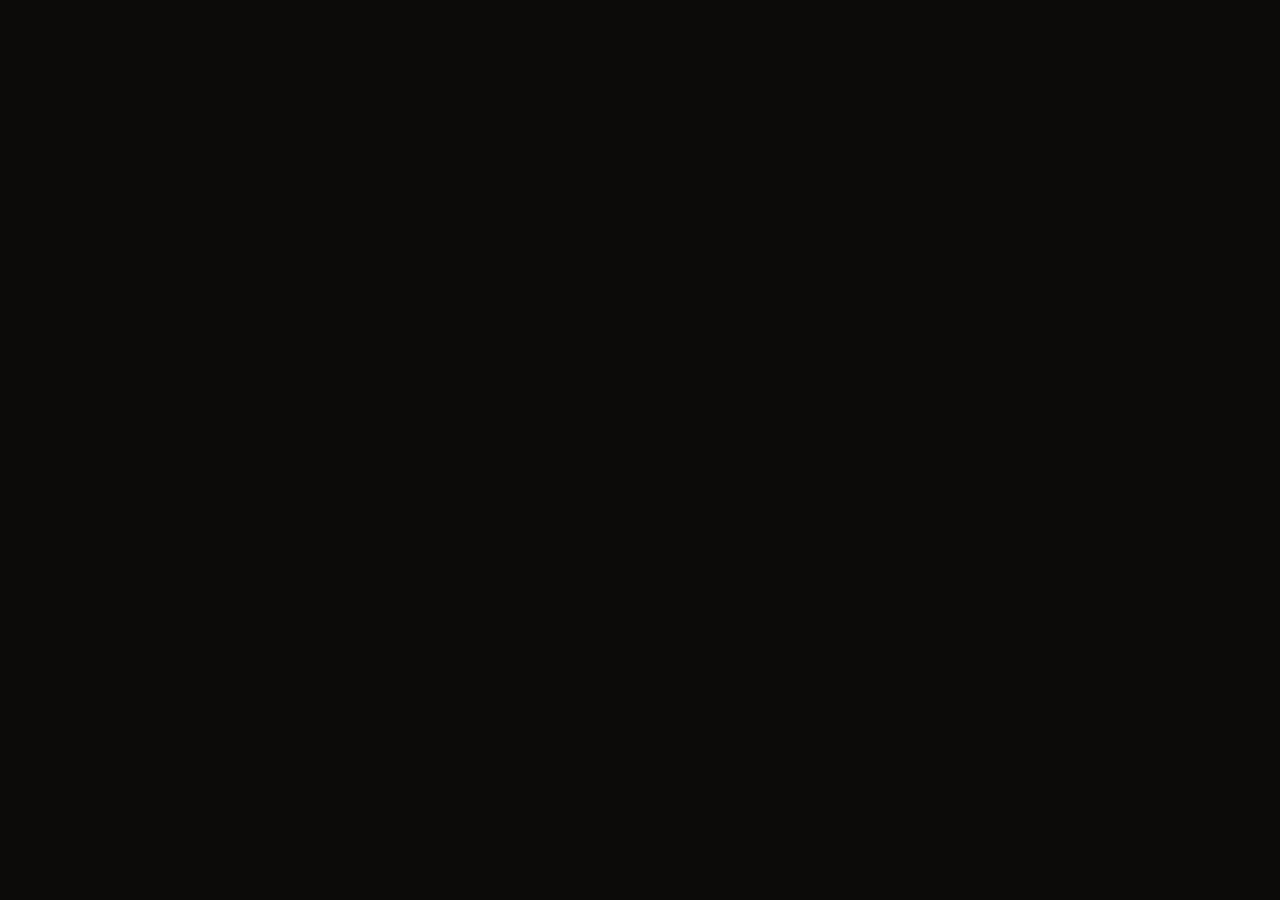
==== commit 94953fea: "Replace wireframes with Claude Design SPA build - Dark premium palette: warm near-black (#0C0B09), g" ====
--- a/index.html
+++ b/index.html
@@ -8,6 +8,7 @@
 'https://www.googletagmanager.com/gtm.js?id='+i+dl;f.parentNode.insertBefore(j,f);
 })(window,document,'script','dataLayer','GTM-W44RQM73');</script>
 <!-- End Google Tag Manager -->
+
 <!-- Meta Pixel Code -->
 <script>
 !function(f,b,e,v,n,t,s)
@@ -25,6 +26,7 @@
 src="https://www.facebook.com/tr?id=969175685717565&ev=PageView&noscript=1"
 /></noscript>
 <!-- End Meta Pixel Code -->
+
 <!-- Google tag (gtag.js) -->
 <script async src="https://www.googletagmanager.com/gtag/js?id=G-1QEWKBT148"></script>
 <script>
@@ -34,116 +36,136 @@
   gtag('config', 'G-1QEWKBT148');
 </script>
 <!-- End Google tag (gtag.js) -->
-<meta charset="UTF-8">
-<meta name="viewport" content="width=device-width, initial-scale=1">
-<title>SMD Detailing — Award-Winning Car Detailing in Donegal | Mobile & In-House</title>
-<meta name="description" content="Donegal's most awarded young detailer. All-Ireland winners, Macedonia 2026 finalists. Mini valets from €70, full valets €110, deluxe details €500. Booked 4 weeks ahead.">
-
-<meta property="og:type" content="website">
-<meta property="og:title" content="SMD Detailing — Award-Winning Car Detailing in Donegal">
-<meta property="og:description" content="All-Ireland-winning owner-operator detailer in Ballybofey. Published prices. Booked 4 weeks ahead. I do every car myself.">
-<meta property="og:locale" content="en_IE">
-<meta property="og:url" content="https://smddetailing.com/">
-<meta property="og:image" content="https://smddetailing.com/og-image.jpg">
-<meta name="twitter:card" content="summary_large_image">
-
-<link rel="preconnect" href="https://fonts.googleapis.com">
-<link rel="preconnect" href="https://fonts.gstatic.com" crossorigin>
-<link href="https://fonts.googleapis.com/css2?family=Manrope:wght@400;500;600;700;800&display=swap" rel="stylesheet">
-<link rel="stylesheet" href="styles.css">
-
-<!-- LocalBusiness schema -->
-<script type="application/ld+json">
-{
-  "@context": "https://schema.org",
-  "@type": "AutomotiveBusiness",
-  "name": "SMD Detailing",
-  "image": "https://smddetailing.com/og-image.jpg",
-  "@id": "https://smddetailing.com/",
-  "url": "https://smddetailing.com/",
-  "telephone": "+353-00-000-0000",
-  "priceRange": "€€",
-  "address": {
-    "@type": "PostalAddress",
-    "streetAddress": "Glencovitt",
-    "addressLocality": "Ballybofey",
-    "addressRegion": "Co. Donegal",
-    "postalCode": "F93",
-    "addressCountry": "IE"
-  },
-  "geo": {
-    "@type": "GeoCoordinates",
-    "latitude": "54.7995",
-    "longitude": "-7.7878"
-  },
-  "areaServed": [
-    {"@type":"City","name":"Letterkenny"},
-    {"@type":"City","name":"Ballybofey"},
-    {"@type":"City","name":"Stranorlar"},
-    {"@type":"City","name":"Donegal Town"},
-    {"@type":"City","name":"Buncrana"},
-    {"@type":"City","name":"Bundoran"},
-    {"@type":"City","name":"Carndonagh"},
-    {"@type":"City","name":"Lifford"},
-    {"@type":"City","name":"Killybegs"},
-    {"@type":"City","name":"Dungloe"},
-    {"@type":"City","name":"Ardara"},
-    {"@type":"City","name":"Glenties"}
-  ],
-  "openingHoursSpecification": [
-    {
-      "@type": "OpeningHoursSpecification",
-      "dayOfWeek": ["Tuesday","Wednesday","Thursday","Friday","Saturday"],
-      "opens": "10:00",
-      "closes": "19:00"
-    }
-  ],
-  "aggregateRating": {
-    "@type": "AggregateRating",
-    "ratingValue": "5.0",
-    "reviewCount": "12"
-  },
-  "founder": {
-    "@type": "Person",
-    "name": "Shay McDevitt"
+
+  <meta charset="UTF-8">
+  <meta name="viewport" content="width=device-width, initial-scale=1.0">
+  <title>SMD Detailing — Craft Car Detailing, Ballybofey</title>
+  <meta name="description" content="Owner-operator car detailing in Ballybofey, Co. Donegal. All-Ireland 1st place. Published prices from €70.">
+
+  <link rel="canonical" href="https://smddetailing.com/">
+  <meta property="og:type" content="website">
+  <meta property="og:title" content="SMD Detailing — Craft Car Detailing, Ballybofey">
+  <meta property="og:description" content="All-Ireland-winning owner-operator car detailing in Donegal. Published prices from €70. I do every car myself.">
+  <meta property="og:url" content="https://smddetailing.com/">
+  <meta property="og:locale" content="en_IE">
+  <meta name="twitter:card" content="summary_large_image">
+
+  <script type="application/ld+json">
+  {
+    "@context": "https://schema.org",
+    "@type": "AutomotiveBusiness",
+    "name": "SMD Detailing",
+    "description": "Owner-operator car detailing in Ballybofey, Co. Donegal. All-Ireland 1st place. Published prices from €70.",
+    "url": "https://smddetailing.com/",
+    "telephone": "+353871146173",
+    "priceRange": "€€",
+    "address": {
+      "@type": "PostalAddress",
+      "addressLocality": "Ballybofey",
+      "addressRegion": "Co. Donegal",
+      "addressCountry": "IE"
+    },
+    "areaServed": [
+      "Ballybofey","Stranorlar","Letterkenny","Donegal Town","Buncrana","Bundoran",
+      "Carndonagh","Lifford","Killybegs","Dungloe","Ardara","Glenties"
+    ],
+    "founder": { "@type": "Person", "name": "Shay McDevitt" }
   }
-}
-</script>
-
-<!-- Service schema for each package -->
-<script type="application/ld+json">
-{
-  "@context": "https://schema.org",
-  "@type": "Service",
-  "serviceType": "Car Valeting",
-  "name": "The Weekly — Mini Valet",
-  "provider": {"@type":"AutomotiveBusiness","name":"SMD Detailing"},
-  "areaServed": "Co. Donegal",
-  "offers": {"@type":"Offer","price":"70","priceCurrency":"EUR"}
-}
-</script>
-<script type="application/ld+json">
-{
-  "@context": "https://schema.org",
-  "@type": "Service",
-  "serviceType": "Car Valeting",
-  "name": "The Service — Full Valet",
-  "provider": {"@type":"AutomotiveBusiness","name":"SMD Detailing"},
-  "areaServed": "Co. Donegal",
-  "offers": {"@type":"Offer","price":"110","priceCurrency":"EUR"}
-}
-</script>
-<script type="application/ld+json">
-{
-  "@context": "https://schema.org",
-  "@type": "Service",
-  "serviceType": "Car Detailing",
-  "name": "The Concours — Deluxe Detail",
-  "provider": {"@type":"AutomotiveBusiness","name":"SMD Detailing"},
-  "areaServed": "Co. Donegal",
-  "offers": {"@type":"Offer","price":"500","priceCurrency":"EUR"}
-}
-</script>
+  </script>
+
+  <link rel="preconnect" href="https://fonts.googleapis.com">
+  <link rel="preconnect" href="https://fonts.gstatic.com" crossorigin>
+  <link href="https://fonts.googleapis.com/css2?family=DM+Sans:ital,opsz,wght@0,9..40,400;0,9..40,500;0,9..40,600;0,9..40,700;1,9..40,400&family=Outfit:wght@400;500;600;700&family=Source+Sans+3:ital,wght@0,400;0,500;0,600;0,700;1,400&family=Space+Grotesk:wght@400;500;600;700&display=swap" rel="stylesheet">
+
+  <script src="https://unpkg.com/react@18.3.1/umd/react.development.js" integrity="sha384-hD6/rw4ppMLGNu3tX5cjIb+uRZ7UkRJ6BPkLpg4hAu/6onKUg4lLsHAs9EBPT82L" crossorigin="anonymous"></script>
+  <script src="https://unpkg.com/react-dom@18.3.1/umd/react-dom.development.js" integrity="sha384-u6aeetuaXnQ38mYT8rp6sbXaQe3NL9t+IBXmnYxwkUI2Hw4bsp2Wvmx4yRQF1uAm" crossorigin="anonymous"></script>
+  <script src="https://unpkg.com/@babel/standalone@7.29.0/babel.min.js" integrity="sha384-m08KidiNqLdpJqLq95G/LEi8Qvjl/xUYll3QILypMoQ65QorJ9Lvtp2RXYGBFj1y" crossorigin="anonymous"></script>
+
+  <style>
+    :root {
+      --accent: #C9A55C;
+      --accent-hover: #D4B36A;
+      --accent-glow: rgba(201,165,92,0.2);
+      --accent-text: #0C0B09;
+      --bg: #0C0B09;
+      --bg-elevated: #141210;
+      --bg-card: #1A1714;
+      --bg-card-hover: #211E19;
+      --text-primary: #F2EDE4;
+      --text-secondary: #A09888;
+      --text-muted: #6B6255;
+      --border: rgba(242,237,228,0.08);
+      --border-accent: rgba(201,165,92,0.15);
+      --font-display: 'Space Grotesk', sans-serif;
+      --font-body: 'DM Sans', sans-serif;
+      --radius: 6px;
+      --radius-lg: 12px;
+      --section-pad: clamp(60px, 10vw, 120px);
+      --content-max: 1200px;
+    }
+
+    *, *::before, *::after { box-sizing: border-box; margin: 0; padding: 0; }
+
+    html {
+      scroll-behavior: smooth;
+      -webkit-font-smoothing: antialiased;
+      -moz-osx-font-smoothing: grayscale;
+    }
+
+    body {
+      font-family: var(--font-body);
+      background: var(--bg);
+      color: var(--text-primary);
+      line-height: 1.6;
+      overflow-x: hidden;
+    }
+
+    h1, h2, h3, h4, h5, h6 {
+      font-family: var(--font-display);
+      font-weight: 700;
+      line-height: 1.1;
+      text-wrap: balance;
+    }
+
+    a { color: var(--accent); text-decoration: none; }
+    a:hover { color: var(--accent-hover); }
+
+    img { max-width: 100%; display: block; }
+
+    ::selection {
+      background: var(--accent);
+      color: var(--accent-text);
+    }
+
+    :focus-visible {
+      outline: 2px solid var(--accent);
+      outline-offset: 2px;
+    }
+
+    /* Scrollbar */
+    ::-webkit-scrollbar { width: 8px; }
+    ::-webkit-scrollbar-track { background: var(--bg); }
+    ::-webkit-scrollbar-thumb { background: var(--text-muted); border-radius: 4px; }
+    ::-webkit-scrollbar-thumb:hover { background: var(--text-secondary); }
+
+    /* Animations */
+    @keyframes fadeInUp {
+      from { opacity: 0; transform: translateY(24px); }
+      to { opacity: 1; transform: translateY(0); }
+    }
+    @keyframes fadeIn {
+      from { opacity: 0; }
+      to { opacity: 1; }
+    }
+    @keyframes shimmer {
+      0% { background-position: -200% 0; }
+      100% { background-position: 200% 0; }
+    }
+    @keyframes pulse {
+      0%, 100% { opacity: 1; }
+      50% { opacity: 0.5; }
+    }
+  </style>
 </head>
 <body>
 <!-- Google Tag Manager (noscript) -->
@@ -151,510 +173,124 @@
 height="0" width="0" style="display:none;visibility:hidden"></iframe></noscript>
 <!-- End Google Tag Manager (noscript) -->
 
-<!-- ============ LIVE AVAILABILITY STRIP ============ -->
-<div class="availability-strip">
-  <div class="container">
-    <span class="pulse">Currently booking week of 15 June 2026</span>
-    <span class="sep">·</span>
-    <span>4-week waitlist · message me for cancellations</span>
-  </div>
-</div>
-
-<!-- ============ HEADER ============ -->
-<header class="site-header">
-  <div class="nav">
-    <a href="index.html" class="logo">
-      <span class="mark">S</span>
-      <span>SMD&nbsp;DETAILING</span>
-    </a>
-    <ul class="nav-links">
-      <li><a href="services.html">Services</a></li>
-      <li><a href="gallery.html">Gallery</a></li>
-      <li><a href="about.html">About</a></li>
-      <li><a href="dealers.html">For Dealers</a></li>
-      <li><a href="book.html">Book</a></li>
-    </ul>
-    <div class="nav-cta">
-      <a href="tel:+353000000000" class="nav-phone">Call Shay</a>
-      <a href="book.html" class="btn btn-primary btn-sm">Get on the list</a>
-      <button class="menu-btn" id="menuBtn" aria-label="Open menu" aria-expanded="false">☰</button>
-    </div>
-  </div>
-  <nav class="mobile-menu" id="mobileMenu" aria-label="Mobile">
-    <ul>
-      <li><a href="services.html">Services</a></li>
-      <li><a href="gallery.html">Gallery</a></li>
-      <li><a href="about.html">About</a></li>
-      <li><a href="dealers.html">For Dealers</a></li>
-      <li><a href="book.html">Book</a></li>
-      <li><a href="tel:+353000000000">Call Shay</a></li>
-    </ul>
-  </nav>
-</header>
-
-<!-- ============ HERO ============ -->
-<section class="hero">
-  <div class="container hero-grid">
-    <div>
-      <span class="eyebrow gold"><span class="dot"></span> All-Ireland Champion · Representing Ireland · October 2026</span>
-      <h1>The only owner-operator in the Twin Towns doing <span class="gold">concours-grade detail</span> at <span class="accent">published prices</span>.</h1>
-      <p class="hero-sub">I'm Shay. I'm 16. I do every single car myself. No lads, no shortcuts, no "DM for a quote." Just the work, the price, and a 4-week diary that fills up faster than I can clean it.</p>
-      <div class="hero-ctas">
-        <a href="book.html" class="btn btn-primary btn-lg">Get on the list →</a>
-        <a href="gallery.html" class="btn btn-ghost btn-lg">See my work</a>
-      </div>
-      <div class="trust-strip">
-        <span class="badge gold"><span class="ico">🏆</span> All-Ireland Champion</span>
-        <span class="badge gold"><span class="ico">🇲🇰</span> Representing Ireland in North Macedonia</span>
-        <span class="badge"><span class="ico">📅</span> Booked 4 weeks ahead</span>
-      </div>
-    </div>
-    <div class="hero-visual">
-      [Photo: Shay applying ceramic sealant to a deep-black Audi under workshop lighting — water beading on freshly-coated bonnet]
-    </div>
-  </div>
-</section>
-
-<!-- ============ STATS STRIP ============ -->
-<section class="stats section-tint">
-  <div class="container">
-    <div class="stats-grid">
-      <div class="stat gold">
-        <span class="n">1st</span>
-        <span class="l">All-Ireland Mini-Company final, 2026</span>
-      </div>
-      <div class="stat">
-        <span class="n">5–8</span>
-        <span class="l">Cars per week — that's the cap, on purpose</span>
-      </div>
-      <div class="stat">
-        <span class="n">4 weeks</span>
-        <span class="l">Currently booked ahead</span>
-      </div>
-    </div>
-  </div>
-</section>
-
-<!-- ============ PACKAGES OVERVIEW ============ -->
-<section id="services">
-  <div class="container">
-    <div class="section-head">
-      <span class="eyebrow">The three packages</span>
-      <h2>Published prices. No DMs for a quote.</h2>
-      <p>Most detailers in Donegal hide their prices. I don't. Here's the work, here's what it costs, and here's how long it takes — straight from the diary.</p>
-    </div>
-
-    <div class="cards">
-      <!-- The Weekly -->
-      <div class="card">
-        <span class="pack-name">The Weekly</span>
-        <h3>Mini Valet</h3>
-        <div class="price">€70</div>
-        <div class="time">3–4 hours · interior + exterior</div>
-        <ul>
-          <li>Hoover out · seat rails cleaned</li>
-          <li>All plastics wiped · glass cleaned</li>
-          <li>Safe pre-wash · exterior wash</li>
-          <li>Windows cleaned inside and out</li>
-        </ul>
-        <div class="card-foot">
-          <a href="services.html#weekly" class="btn btn-ghost">View full inclusions →</a>
-        </div>
-      </div>
-
-      <!-- The Service (featured) -->
-      <div class="card featured">
-        <span class="ribbon">Most Popular</span>
-        <span class="pack-name">The Service</span>
-        <h3>Full Valet</h3>
-        <div class="price">€110</div>
-        <div class="time">5–8 hours · top-to-bottom restore</div>
-        <ul>
-          <li>Everything in The Weekly, plus:</li>
-          <li>Carpets &amp; seats — full shampoo + extraction</li>
-          <li>Wheel arches, underbody, deep wheel clean</li>
-          <li>Tar removal · iron decontamination</li>
-          <li><strong>Ceramic sealant included</strong></li>
-        </ul>
-        <div class="card-foot">
-          <a href="services.html#service" class="btn btn-gold">View full inclusions →</a>
-        </div>
-      </div>
-
-      <!-- The Concours -->
-      <div class="card">
-        <span class="pack-name">The Concours</span>
-        <h3>Deluxe Detail</h3>
-        <div class="price">€500</div>
-        <div class="time">8–14 hours · concours-grade finish</div>
-        <ul>
-          <li>Everything in The Service, plus:</li>
-          <li>Machine paint correction (one-step polish + pad)</li>
-          <li>6-month ceramic protection</li>
-          <li>Leather restoration · interior ceramic</li>
-          <li>Faded plastic &amp; rubber restoration</li>
-        </ul>
-        <div class="card-foot">
-          <a href="services.html#concours" class="btn btn-ghost">View full inclusions →</a>
-        </div>
-      </div>
-    </div>
-  </div>
-</section>
-
-<!-- ============ DONEGAL DETAILING LANDSCAPE ============ -->
-<section class="section-tint">
-  <div class="container">
-    <div class="section-head">
-      <span class="eyebrow">The Donegal detailing landscape</span>
-      <h2>Three ways to get your car cleaned around here.</h2>
-      <p>Not a swipe at anyone — just the honest map of who does what in Donegal, and where I sit on it.</p>
-    </div>
-
-    <div class="compare-grid">
-      <div class="compare-col">
-        <h3>The weekend wash</h3>
-        <div class="price-bracket">€40 · 1–2 hours</div>
-        <ul>
-          <li>Lad with a pressure washer at the weekend</li>
-          <li>Sponge on the paint, hoover the inside</li>
-          <li>No insurance, no proper products</li>
-          <li>Cheap, fast, and that's the point</li>
-        </ul>
-      </div>
-
-      <div class="compare-col">
-        <h3>The big-name valeting outfit</h3>
-        <div class="price-bracket">"DM for a quote"</div>
-        <ul>
-          <li>Brand-led — slick socials, retail shelves</li>
-          <li>Owner is the face, lads do the work</li>
-          <li>Prices hidden behind a phone call</li>
-          <li>Rotation of staff means rotation of standards</li>
-        </ul>
-      </div>
-
-      <div class="compare-col smd">
-        <h3>SMD Detailing</h3>
-        <div class="price-bracket">€70 · €110 · €500 — published</div>
-        <ul>
-          <li>One detailer. Me. On every car. Always.</li>
-          <li>All-Ireland-winning mini-company standards</li>
-          <li>Insured, NCBI-registered Transition Year company</li>
-          <li>You pay for the work, not the brand</li>
-        </ul>
-      </div>
-    </div>
-  </div>
-</section>
-
-<!-- ============ "WHAT I DON'T DO" ============ -->
-<section>
-  <div class="container">
-    <div class="section-head">
-      <span class="eyebrow">Honesty section</span>
-      <h2>What I don't do.</h2>
-      <p>Most detailers list everything they can do. Here's the stuff I deliberately won't — because saying no to the wrong jobs is how I keep the standard up.</p>
-    </div>
-
-    <div class="dont-grid">
-      <div class="dont-card">
-        <h4><span class="x">✕</span> I don't take cars I can't restore safely.</h4>
-        <p>If it needs a body shop, smoke remediation or a respray, I'll tell you straight. I'll even recommend the right place. That's not weakness — that's the right call.</p>
-      </div>
-      <div class="dont-card">
-        <h4><span class="x">✕</span> I don't use sponges.</h4>
-        <p>Sponges hold grit. Grit swirls your paint. I use a proper two-bucket method with grit guards and microfibre mitts. Every single wash.</p>
-      </div>
-      <div class="dont-card">
-        <h4><span class="x">✕</span> I don't rush.</h4>
-        <p>The Concours takes 8–14 hours because it takes 8–14 hours. The price is the time. If a job's quoted at 6 hours, I won't hand it back at 4.</p>
-      </div>
-      <div class="dont-card">
-        <h4><span class="x">✕</span> I don't take more than 5–8 cars a week.</h4>
-        <p>That's the cap during the school year. It's how I make sure every car gets the same attention as the last. Hence the waitlist.</p>
-      </div>
-      <div class="dont-card">
-        <h4><span class="x">✕</span> I don't quote without seeing the car.</h4>
-        <p>The prices are fixed for normal-condition cars. If a vehicle is unusually filthy, oversized or has special-condition paintwork, I'll give you a supplement upfront — never a surprise at pickup.</p>
-      </div>
-      <div class="dont-card">
-        <h4><span class="x">✕</span> I don't discount.</h4>
-        <p>The price is the price. If The Service is too much, The Weekly is €70 and still ten times what a sponge gets you. I'd rather earn your trust on a Mini than cut corners on a Full.</p>
-      </div>
-    </div>
-  </div>
-</section>
-
-<!-- ============ PROCESS ============ -->
-<section class="section-tint">
-  <div class="container">
-    <div class="section-head">
-      <span class="eyebrow">How it works</span>
-      <h2>From the message to the bonnet shine.</h2>
-    </div>
-    <div class="process">
-      <div class="steps">
-        <div class="step">
-          <h4>Get on the list</h4>
-          <p>Send through the booking form with a photo of the car. I reply within 24 hours with a slot.</p>
-        </div>
-        <div class="step">
-          <h4>Drop off or I travel</h4>
-          <p>Drop the car to Glencovitt, or — if a parent can drive — I come to you anywhere in Donegal.</p>
-        </div>
-        <div class="step">
-          <h4>I detail</h4>
-          <p>3 to 14 hours of properly slow, properly careful work. I'll send you a couple of mid-process photos.</p>
-        </div>
-        <div class="step">
-          <h4>Hand back</h4>
-          <p>You collect a car that looks (and smells) like new. Aftercare card in the door pocket.</p>
-        </div>
-      </div>
-    </div>
-  </div>
-</section>
-
-<!-- ============ WEDDING PACK STRIP ============ -->
-<section>
-  <div class="container">
-    <div class="wedding-strip">
-      <div>
-        <span class="eyebrow gold"><span class="dot"></span> Wedding Pack</span>
-        <h3>For the <span class="gold">one car</span> that has to be perfect on one specific morning.</h3>
-        <p>Full exterior detail on the morning of the wedding, ribbon prep, and a final touch-up at the venue if it's within 30km of Ballybofey. Book at least three weeks ahead — wedding weekends fill the diary first.</p>
-        <div class="wedding-price">€150 standalone · €60 add-on to The Service</div>
-      </div>
-      <div class="cta-block">
-        <a href="services.html#wedding" class="btn btn-gold btn-lg">Wedding Pack details →</a>
-      </div>
-    </div>
-  </div>
-</section>
-
-<!-- ============ TIKTOK / IG EMBED GRID ============ -->
-<section class="section-tint">
-  <div class="container">
-    <div class="section-head">
-      <span class="eyebrow">Latest on TikTok &amp; Instagram</span>
-      <h2>The work, in motion.</h2>
-      <p>Most of my bookings come from these videos. Follow <a href="#">@smddetailing</a> on TikTok and Instagram for the satisfying ones.</p>
-    </div>
-
-    <div class="social-grid">
-      <div class="tiktok-tile">
-        <span class="plat">TikTok</span>
-        <span class="ttitle">[TikTok: paint-correction-reveal.mp4 — black Audi swirl-to-mirror]</span>
-      </div>
-      <div class="tiktok-tile">
-        <span class="plat">Instagram</span>
-        <span class="ttitle">[Reel: Hilux wheel-arch-deep-clean.mp4 — slurry to factory]</span>
-      </div>
-      <div class="tiktok-tile">
-        <span class="plat">TikTok</span>
-        <span class="ttitle">[TikTok: ceramic-water-beading.mp4 — 6-month coat in rain]</span>
-      </div>
-      <div class="tiktok-tile">
-        <span class="plat">TikTok</span>
-        <span class="ttitle">[TikTok: leather-conditioning-transformation.mp4]</span>
-      </div>
-      <div class="tiktok-tile">
-        <span class="plat">Instagram</span>
-        <span class="ttitle">[Reel: interior-shampoo-extraction.mp4 — 4-year-uncleaned Golf]</span>
-      </div>
-      <div class="tiktok-tile">
-        <span class="plat">TikTok</span>
-        <span class="ttitle">[TikTok: why-i-never-use-a-sponge.mp4 — education hook]</span>
-      </div>
-    </div>
-  </div>
-</section>
-
-<!-- ============ REVIEWS ============ -->
-<section id="reviews">
-  <div class="container">
-    <div class="section-head">
-      <span class="eyebrow">What people are saying</span>
-      <h2>The reason the diary is booked a month out.</h2>
-    </div>
-    <div class="reviews">
-      <div class="review">
-        <div class="stars">★★★★★</div>
-        <p>"Honestly didn't think my old Passat could come up like that. Better than the day I bought it. Already booked Shay in again for my wife's car."</p>
-        <div class="who"><strong>Mark D.</strong> — Letterkenny<br><span class="tag">The Service</span></div>
-      </div>
-      <div class="review">
-        <div class="stars">★★★★★</div>
-        <p>"Got the Concours on a black Audi A5 — swirl marks gone, beads water like a brand new car. Worth every cent and then some."</p>
-        <div class="who"><strong>Aoife B.</strong> — Stranorlar<br><span class="tag">The Concours</span></div>
-      </div>
-      <div class="review">
-        <div class="stars">★★★★★</div>
-        <p>"Booked weeks in advance and now I know why. Shay's so meticulous it's a bit unreal for his age. Top young fella."</p>
-        <div class="who"><strong>John K.</strong> — Ballybofey<br><span class="tag">The Weekly</span></div>
-      </div>
-      <div class="review">
-        <div class="stars">★★★★★</div>
-        <p>"Selling the Octavia. Got The Service, put it up for sale that evening, sold in three days. Pays for itself."</p>
-        <div class="who"><strong>Conor McM.</strong> — Donegal Town<br><span class="tag">The Service</span></div>
-      </div>
-      <div class="review">
-        <div class="stars">★★★★★</div>
-        <p>"My husband's Defender hadn't seen a sponge in two years. Came back like a showroom car. Genuinely delighted."</p>
-        <div class="who"><strong>Sarah N.</strong> — Raphoe<br><span class="tag">The Service</span></div>
-      </div>
-      <div class="review">
-        <div class="stars">★★★★★</div>
-        <p>"You can tell straight away the lad cares. Walked me through everything before and after. Top job."</p>
-        <div class="who"><strong>Padraig O.</strong> — Lifford<br><span class="tag">The Concours</span></div>
-      </div>
-    </div>
-  </div>
-</section>
-
-<!-- ============ PRESS STRIP ============ -->
-<section>
-  <div class="container">
-    <div class="section-head">
-      <span class="eyebrow">As featured in</span>
-      <h2>Donegal press is paying attention.</h2>
-      <p>The All-Ireland win and the trip to North Macedonia are stories the local press has lined up. Coverage rolls out over the summer.</p>
-    </div>
-    <div class="press-strip">
-      <div class="press-logo">
-        <span class="name">Donegal News</span>
-        <span class="sub">Coming soon</span>
-      </div>
-      <div class="press-logo">
-        <span class="name">Highland Radio</span>
-        <span class="sub">Coming soon</span>
-      </div>
-      <div class="press-logo">
-        <span class="name">Ocean FM</span>
-        <span class="sub">Coming soon</span>
-      </div>
-      <div class="press-logo">
-        <span class="name">Donegal Daily</span>
-        <span class="sub">Coming soon</span>
-      </div>
-    </div>
-  </div>
-</section>
-
-<!-- ============ COVERAGE ============ -->
-<section class="section-tint">
-  <div class="container">
-    <div class="coverage">
-      <div>
-        <span class="eyebrow">Coverage</span>
-        <h2>I serve all of Donegal.</h2>
-        <p>Based in Glencovitt, Ballybofey. Drop your car off at the workshop, or when a parent can drive me I'll travel to you. Going fully mobile once I'm on the road in 2027.</p>
-        <ul class="towns">
-          <li>Letterkenny</li>
-          <li>Ballybofey</li>
-          <li>Stranorlar</li>
-          <li>Donegal Town</li>
-          <li>Buncrana</li>
-          <li>Bundoran</li>
-          <li>Carndonagh</li>
-          <li>Lifford</li>
-          <li>Killybegs</li>
-          <li>Dungloe</li>
-          <li>Ardara</li>
-          <li>Glenties</li>
-        </ul>
-        <a href="book.html" class="btn btn-primary mt-32">Check availability</a>
-      </div>
-      <div class="map-placeholder">[Map: Donegal coverage area centred on Ballybofey, 12 named towns highlighted in emerald]</div>
-    </div>
-  </div>
-</section>
-
-<!-- ============ B2B / DEALERS STRIP ============ -->
-<section>
-  <div class="container">
-    <div class="b2b-strip">
-      <div>
-        <span class="eyebrow">For dealers &amp; garages</span>
-        <h3>Forecourt-ready cars, every week.</h3>
-        <p>Running a small forecourt or garage in the Finn Valley, Letterkenny or Inishowen? I offer volume pricing for regular weekly slots — turnaround a batch of cars to a consistent forecourt standard, ready for photos and viewings.</p>
-        <ul>
-          <li>Volume pricing per car</li>
-          <li>Regular weekly slots</li>
-          <li>Fast turnaround (2–3 hr per car)</li>
-          <li>Consistent finish across the lot</li>
-        </ul>
-      </div>
-      <div class="cta-block">
-        <a href="dealers.html" class="btn btn-ghost btn-lg">Dealer programme details →</a>
-      </div>
-    </div>
-  </div>
-</section>
-
-<!-- ============ FINAL CTA ============ -->
-<section class="final-cta">
-  <div class="container">
-    <span class="eyebrow"><span class="dot"></span> Booking 4 weeks ahead · 5–8 slots a week</span>
-    <h2>Get on the list now.</h2>
-    <p>I take 5–8 cars a week. That's not slow — that's the standard. Drop the form and I'll personally text you back within 24 hours.</p>
-    <a href="book.html" class="btn btn-primary btn-lg">Get on the list →</a>
-  </div>
-</section>
-
-<!-- ============ FOOTER ============ -->
-<footer class="site-footer">
-  <div class="container">
-    <div class="footer-grid">
-      <div>
-        <div class="logo" style="margin-bottom:14px;">
-          <span class="mark">S</span><span>SMD&nbsp;DETAILING</span>
-        </div>
-        <p>Owner-operated car detailing in Donegal. All-Ireland mini-company champion · representing Ireland at the international finals in North Macedonia, October 2026.</p>
-      </div>
-      <div>
-        <h4>Visit</h4>
-        <ul>
-          <li>Glencovitt</li>
-          <li>Ballybofey</li>
-          <li>Co. Donegal, F93</li>
-        </ul>
-      </div>
-      <div>
-        <h4>Contact</h4>
-        <ul>
-          <li><a href="tel:+353000000000">+353 00 000 0000</a></li>
-          <li><a href="mailto:hello@smddetailing.com">hello@smddetailing.com</a></li>
-          <li><a href="#">Instagram @smddetailing</a></li>
-          <li><a href="#">TikTok @smddetailing</a></li>
-        </ul>
-      </div>
-      <div>
-        <h4>Hours</h4>
-        <ul>
-          <li>Tue–Sat · 10am–7pm</li>
-          <li>Sun–Mon · by appointment</li>
-          <li>School holidays · full availability</li>
-        </ul>
-      </div>
-    </div>
-    <div class="copyright">
-      © 2026 SMD Detailing. Insured · NCBI-registered Transition Year mini-company. Built by a 16-year-old who's serious about cars.
-    </div>
-  </div>
-</footer>
-
-<script>
-  const btn = document.getElementById('menuBtn');
-  const menu = document.getElementById('mobileMenu');
-  if (btn) {
-    btn.addEventListener('click', () => {
-      const open = menu.classList.toggle('open');
-      btn.setAttribute('aria-expanded', open);
+  <div id="root"></div>
+
+  <script>
+    const TWEAK_DEFAULTS = /*EDITMODE-BEGIN*/{
+      "theme": "gold",
+      "fontPairing": "spaceGrotesk",
+      "cardStyle": "bordered"
+    }/*EDITMODE-END*/;
+  </script>
+
+  <script type="text/babel" src="tweaks-panel.jsx"></script>
+  <script type="text/babel" src="shared.jsx"></script>
+  <script type="text/babel" src="layout.jsx"></script>
+  <script type="text/babel" src="home.jsx"></script>
+  <script type="text/babel" src="pages-a.jsx"></script>
+  <script type="text/babel" src="pages-b.jsx"></script>
+  <script type="text/babel" src="pages-c.jsx"></script>
+  <script type="text/babel">
+/* ── App Shell ── */
+function App() {
+  const [page, setPage] = React.useState('home');
+  const [transitioning, setTransitioning] = React.useState(false);
+  const [tweaks, setTweak] = useTweaks(TWEAK_DEFAULTS);
+
+  React.useEffect(() => {
+    const theme = THEMES[tweaks.theme] || THEMES.gold;
+    const fonts = FONT_PAIRINGS[tweaks.fontPairing] || FONT_PAIRINGS.spaceGrotesk;
+    const vars = { ...theme, ...fonts };
+    Object.entries(vars).forEach(([k, v]) => {
+      document.documentElement.style.setProperty(k, v);
     });
-  }
-</script>
-
+  }, [tweaks.theme, tweaks.fontPairing]);
+
+  const navigate = React.useCallback((p) => {
+    if (p === page) return;
+    setTransitioning(true);
+    setTimeout(() => {
+      setPage(p);
+      window.scrollTo({ top: 0, behavior: 'instant' });
+      setTimeout(() => setTransitioning(false), 50);
+    }, 250);
+  }, [page]);
+
+  const renderPage = () => {
+    const props = { navigate, cardStyle: tweaks.cardStyle };
+    switch (page) {
+      case 'home': return <HomePage {...props} />;
+      case 'services': return <ServicesPage {...props} />;
+      case 'about': return <AboutPage {...props} />;
+      case 'gallery': return <GalleryPage {...props} />;
+      case 'book': return <BookPage {...props} />;
+      case 'dealers': return <DealersPage {...props} />;
+      case 'cms': return <CMSPage {...props} />;
+      default: return <HomePage {...props} />;
+    }
+  };
+
+  return (
+    <>
+      <Nav currentPage={page} navigate={navigate} />
+      <main style={{
+        opacity: transitioning ? 0 : 1,
+        transform: transitioning ? 'translateY(8px)' : 'none',
+        transition: 'opacity 0.25s ease, transform 0.25s ease',
+        minHeight: '100vh',
+      }}>
+        {renderPage()}
+      </main>
+      <Footer navigate={navigate} />
+      <TweaksPanel title="SMD Detailing">
+        <TweakSection label="Theme">
+          <TweakRadio label="Colour" value={tweaks.theme}
+            options={[{label:'Gold',value:'gold'},{label:'Oxblood',value:'oxblood'},{label:'Midnight',value:'midnight'}]}
+            onChange={v => setTweak('theme', v)} />
+        </TweakSection>
+        <TweakSection label="Typography">
+          <TweakRadio label="Font Pairing" value={tweaks.fontPairing}
+            options={[{label:'Space Grotesk',value:'spaceGrotesk'},{label:'Outfit',value:'outfit'}]}
+            onChange={v => setTweak('fontPairing', v)} />
+        </TweakSection>
+        <TweakSection label="Cards">
+          <TweakRadio label="Card Style" value={tweaks.cardStyle}
+            options={[{label:'Bordered',value:'bordered'},{label:'Filled',value:'filled'},{label:'Glass',value:'glass'}]}
+            onChange={v => setTweak('cardStyle', v)} />
+        </TweakSection>
+        <TweakSection label="Pages">
+          {[{id:'home',label:'Home'},{id:'services',label:'Services'},{id:'about',label:'About'},
+            {id:'gallery',label:'Gallery'},{id:'book',label:'Book'},{id:'dealers',label:'Dealers'},
+            {id:'cms',label:'SEO Template'}].map(p => (
+            <TweakButton key={p.id} label={p.label} onClick={() => navigate(p.id)} />
+          ))}
+        </TweakSection>
+      </TweaksPanel>
+    </>
+  );
+}
+
+function HomePage({ navigate, cardStyle }) {
+  return (
+    <>
+      <Hero navigate={navigate} />
+      <BookingStrip />
+      <Stats />
+      <PricingCards navigate={navigate} cardStyle={cardStyle} />
+      <Comparison cardStyle={cardStyle} />
+      <WhatIDontDo cardStyle={cardStyle} />
+      <WeddingPack navigate={navigate} cardStyle={cardStyle} />
+      <DealerStrip navigate={navigate} />
+      <CoverageArea />
+      <PressStrip />
+      <SocialProof />
+      <FinalCTA navigate={navigate} />
+    </>
+  );
+}
+
+const root = ReactDOM.createRoot(document.getElementById('root'));
+root.render(<App />);
+  </script>
 </body>
 </html>
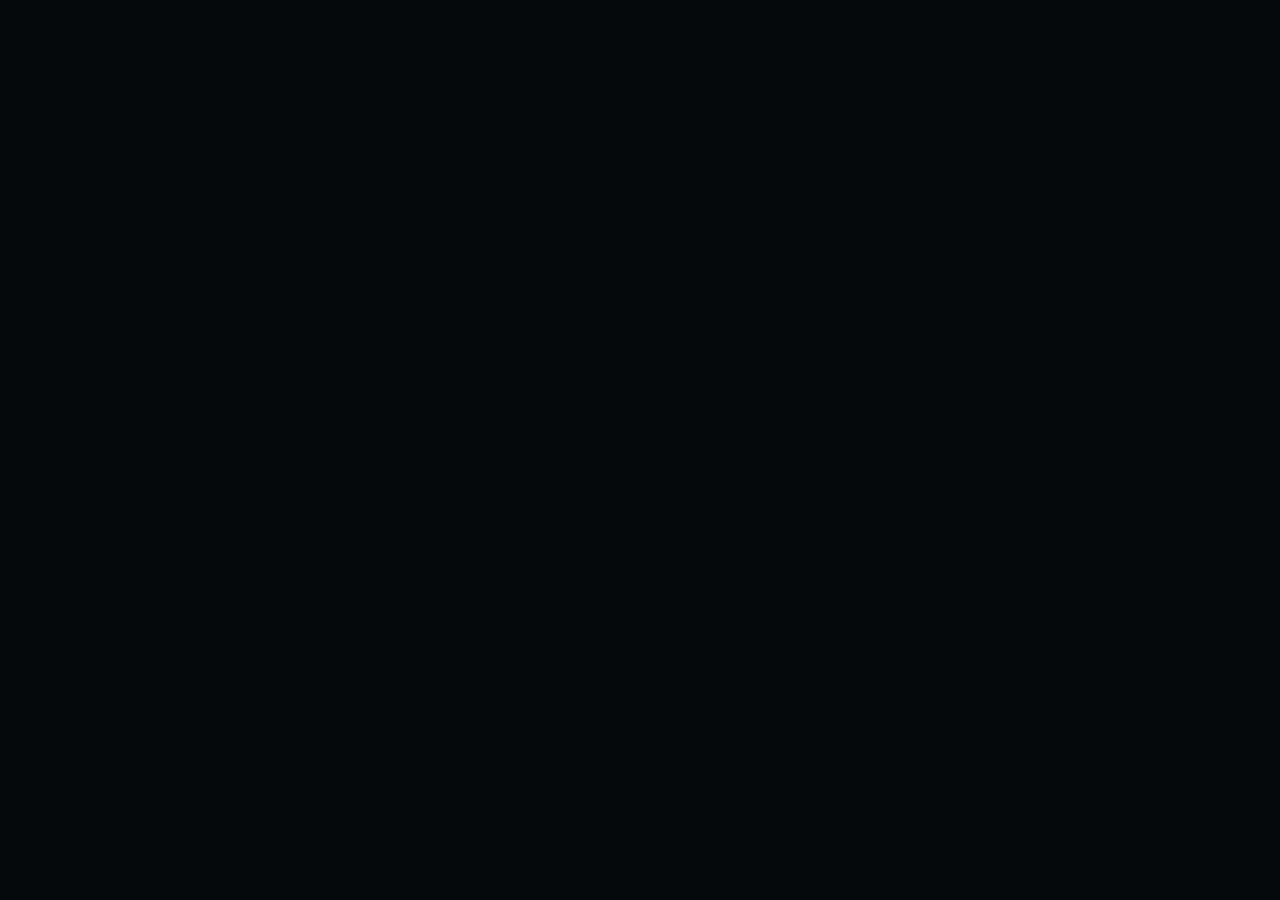
==== commit 437afcf7: "Full Valet: remove machine polish claim; switch default theme to electric blue Shay confirmed the Fu" ====
--- a/index.html
+++ b/index.html
@@ -40,12 +40,12 @@
   <meta charset="UTF-8">
   <meta name="viewport" content="width=device-width, initial-scale=1.0">
   <title>SMD Detailing — Craft Car Detailing, Ballybofey</title>
-  <meta name="description" content="Owner-operator car detailing in Ballybofey, Co. Donegal. All-Ireland 1st place. Published prices from €70.">
+  <meta name="description" content="Owner-operator car detailing in Ballybofey, Co. Donegal. All-Ireland 1st place. Published prices from €60.">
 
   <link rel="canonical" href="https://smddetailing.com/">
   <meta property="og:type" content="website">
   <meta property="og:title" content="SMD Detailing — Craft Car Detailing, Ballybofey">
-  <meta property="og:description" content="All-Ireland-winning owner-operator car detailing in Donegal. Published prices from €70. I do every car myself.">
+  <meta property="og:description" content="All-Ireland-winning owner-operator car detailing in Donegal. Published prices from €60. I do every car myself.">
   <meta property="og:url" content="https://smddetailing.com/">
   <meta property="og:locale" content="en_IE">
   <meta name="twitter:card" content="summary_large_image">
@@ -55,7 +55,7 @@
     "@context": "https://schema.org",
     "@type": "AutomotiveBusiness",
     "name": "SMD Detailing",
-    "description": "Owner-operator car detailing in Ballybofey, Co. Donegal. All-Ireland 1st place. Published prices from €70.",
+    "description": "Owner-operator car detailing in Ballybofey, Co. Donegal. All-Ireland 1st place. Published prices from €60.",
     "url": "https://smddetailing.com/",
     "telephone": "+353871146173",
     "priceRange": "€€",
@@ -83,19 +83,19 @@
 
   <style>
     :root {
-      --accent: #C9A55C;
-      --accent-hover: #D4B36A;
-      --accent-glow: rgba(201,165,92,0.2);
-      --accent-text: #0C0B09;
-      --bg: #0C0B09;
-      --bg-elevated: #141210;
-      --bg-card: #1A1714;
-      --bg-card-hover: #211E19;
-      --text-primary: #F2EDE4;
-      --text-secondary: #A09888;
-      --text-muted: #6B6255;
-      --border: rgba(242,237,228,0.08);
-      --border-accent: rgba(201,165,92,0.15);
+      --accent: #2E8BFF;
+      --accent-hover: #57A3FF;
+      --accent-glow: rgba(46,139,255,0.22);
+      --accent-text: #06080C;
+      --bg: #07080A;
+      --bg-elevated: #0D0F14;
+      --bg-card: #12151C;
+      --bg-card-hover: #181C26;
+      --text-primary: #EAEEF5;
+      --text-secondary: #8A93A6;
+      --text-muted: #565E6E;
+      --border: rgba(234,238,245,0.08);
+      --border-accent: rgba(46,139,255,0.18);
       --font-display: 'Space Grotesk', sans-serif;
       --font-body: 'DM Sans', sans-serif;
       --radius: 6px;
@@ -177,7 +177,7 @@
 
   <script>
     const TWEAK_DEFAULTS = /*EDITMODE-BEGIN*/{
-      "theme": "gold",
+      "theme": "electric",
       "fontPairing": "spaceGrotesk",
       "cardStyle": "bordered"
     }/*EDITMODE-END*/;
@@ -198,7 +198,7 @@
   const [tweaks, setTweak] = useTweaks(TWEAK_DEFAULTS);
 
   React.useEffect(() => {
-    const theme = THEMES[tweaks.theme] || THEMES.gold;
+    const theme = THEMES[tweaks.theme] || THEMES.electric;
     const fonts = FONT_PAIRINGS[tweaks.fontPairing] || FONT_PAIRINGS.spaceGrotesk;
     const vars = { ...theme, ...fonts };
     Object.entries(vars).forEach(([k, v]) => {
@@ -245,7 +245,7 @@
       <TweaksPanel title="SMD Detailing">
         <TweakSection label="Theme">
           <TweakRadio label="Colour" value={tweaks.theme}
-            options={[{label:'Gold',value:'gold'},{label:'Oxblood',value:'oxblood'},{label:'Midnight',value:'midnight'}]}
+            options={[{label:'Electric Blue',value:'electric'},{label:'Gold',value:'gold'},{label:'Oxblood',value:'oxblood'},{label:'Midnight',value:'midnight'}]}
             onChange={v => setTweak('theme', v)} />
         </TweakSection>
         <TweakSection label="Typography">
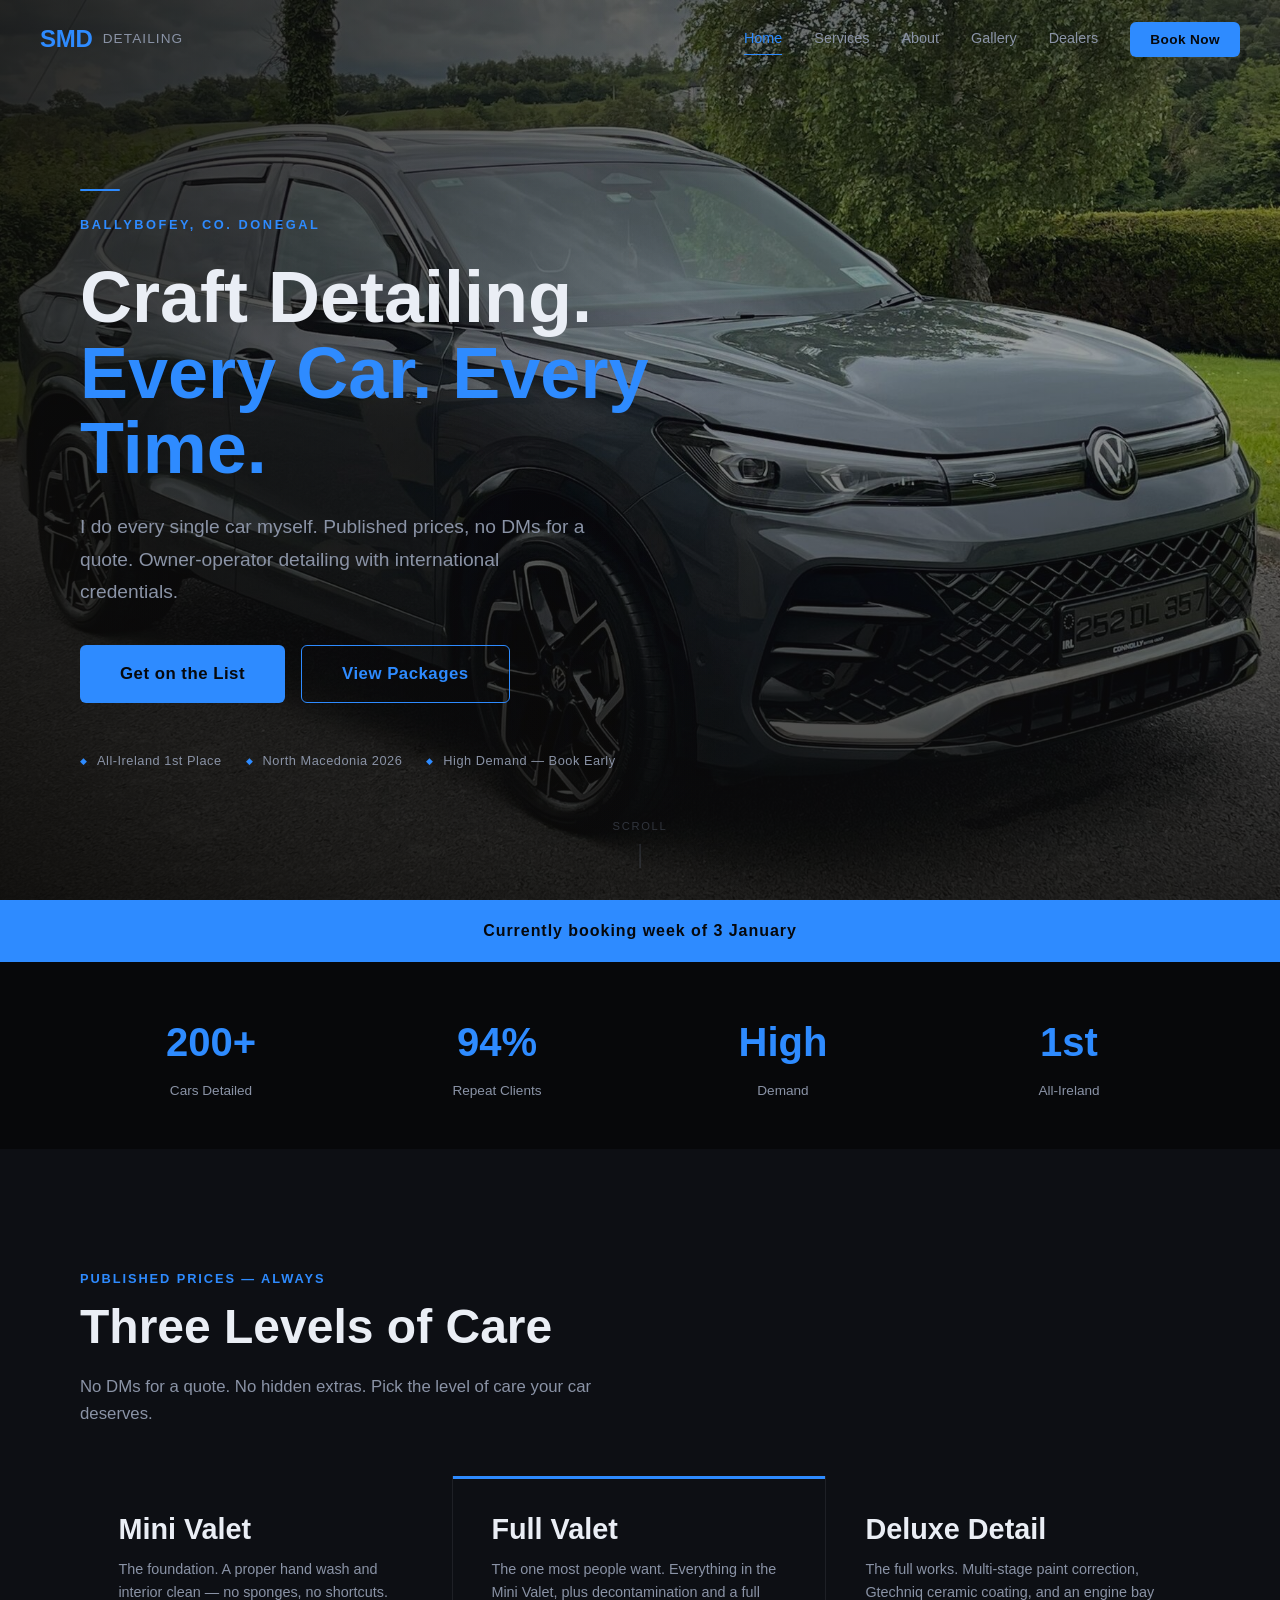
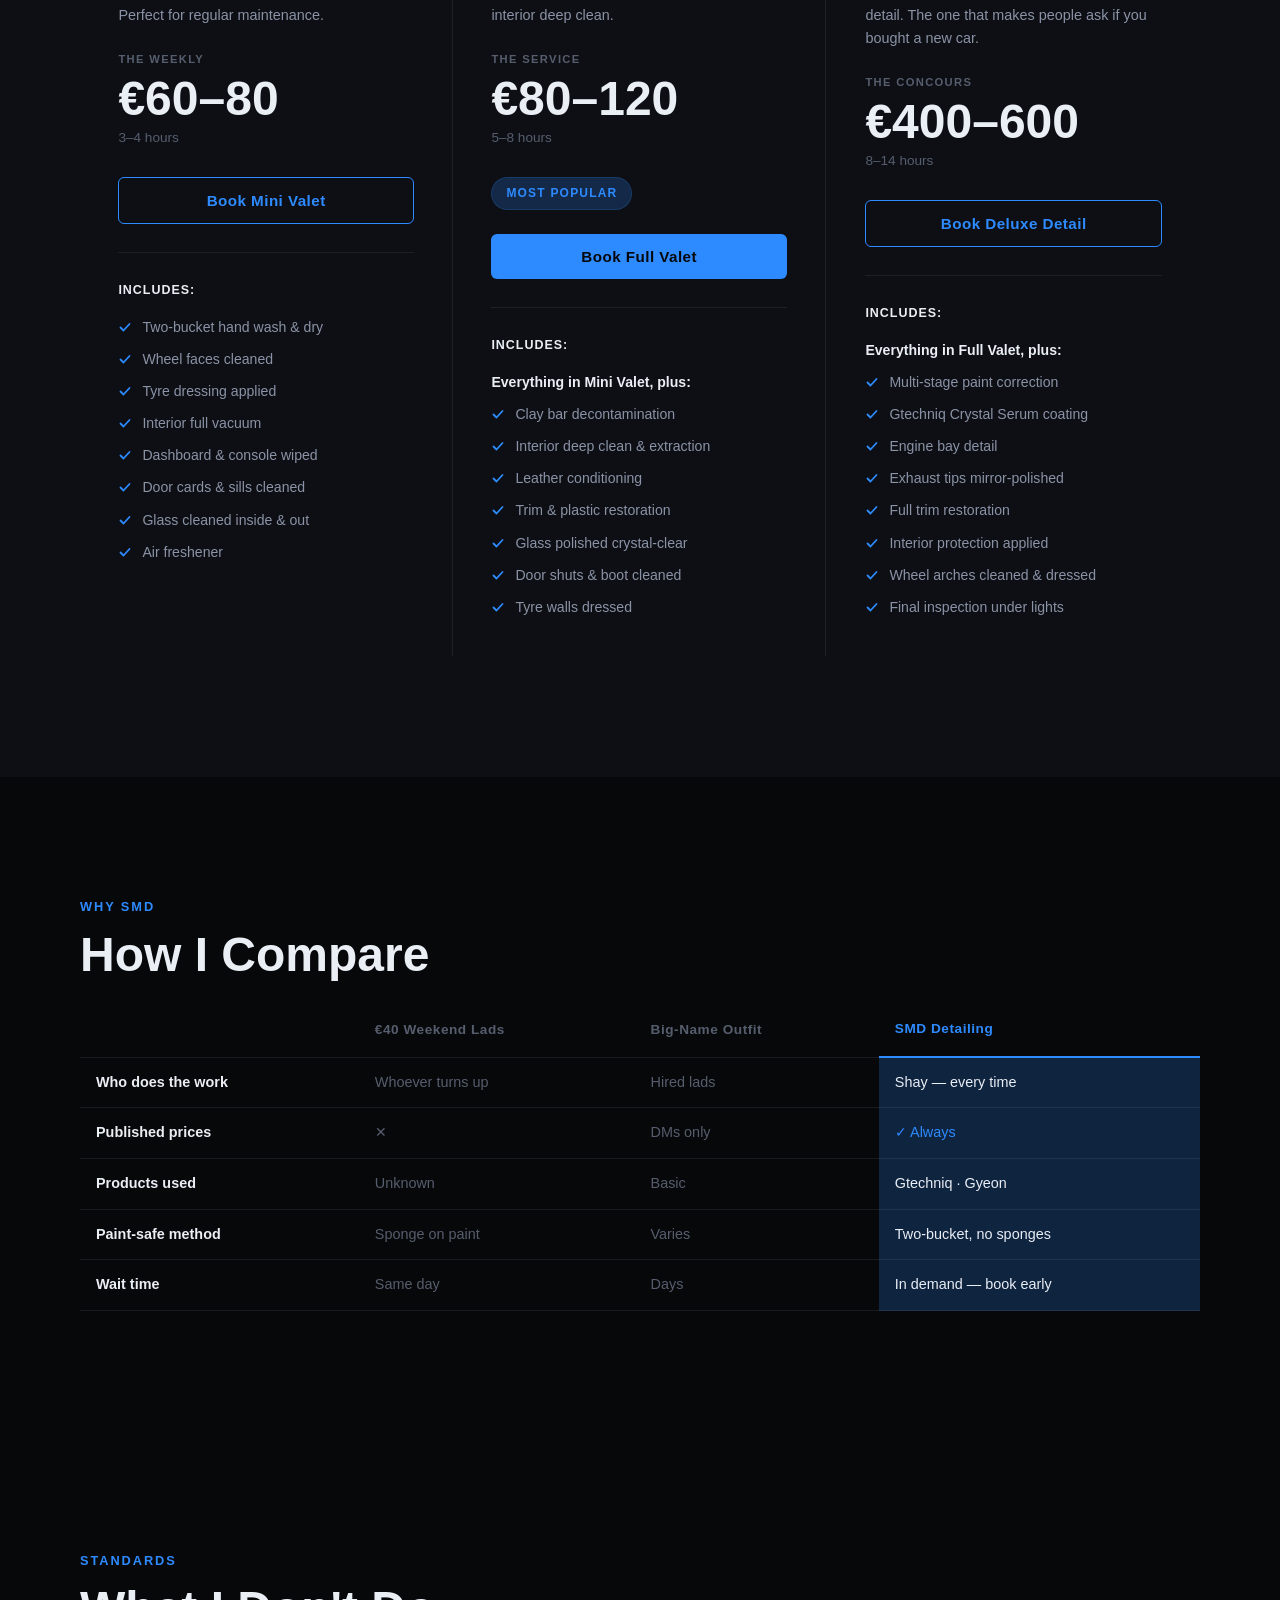
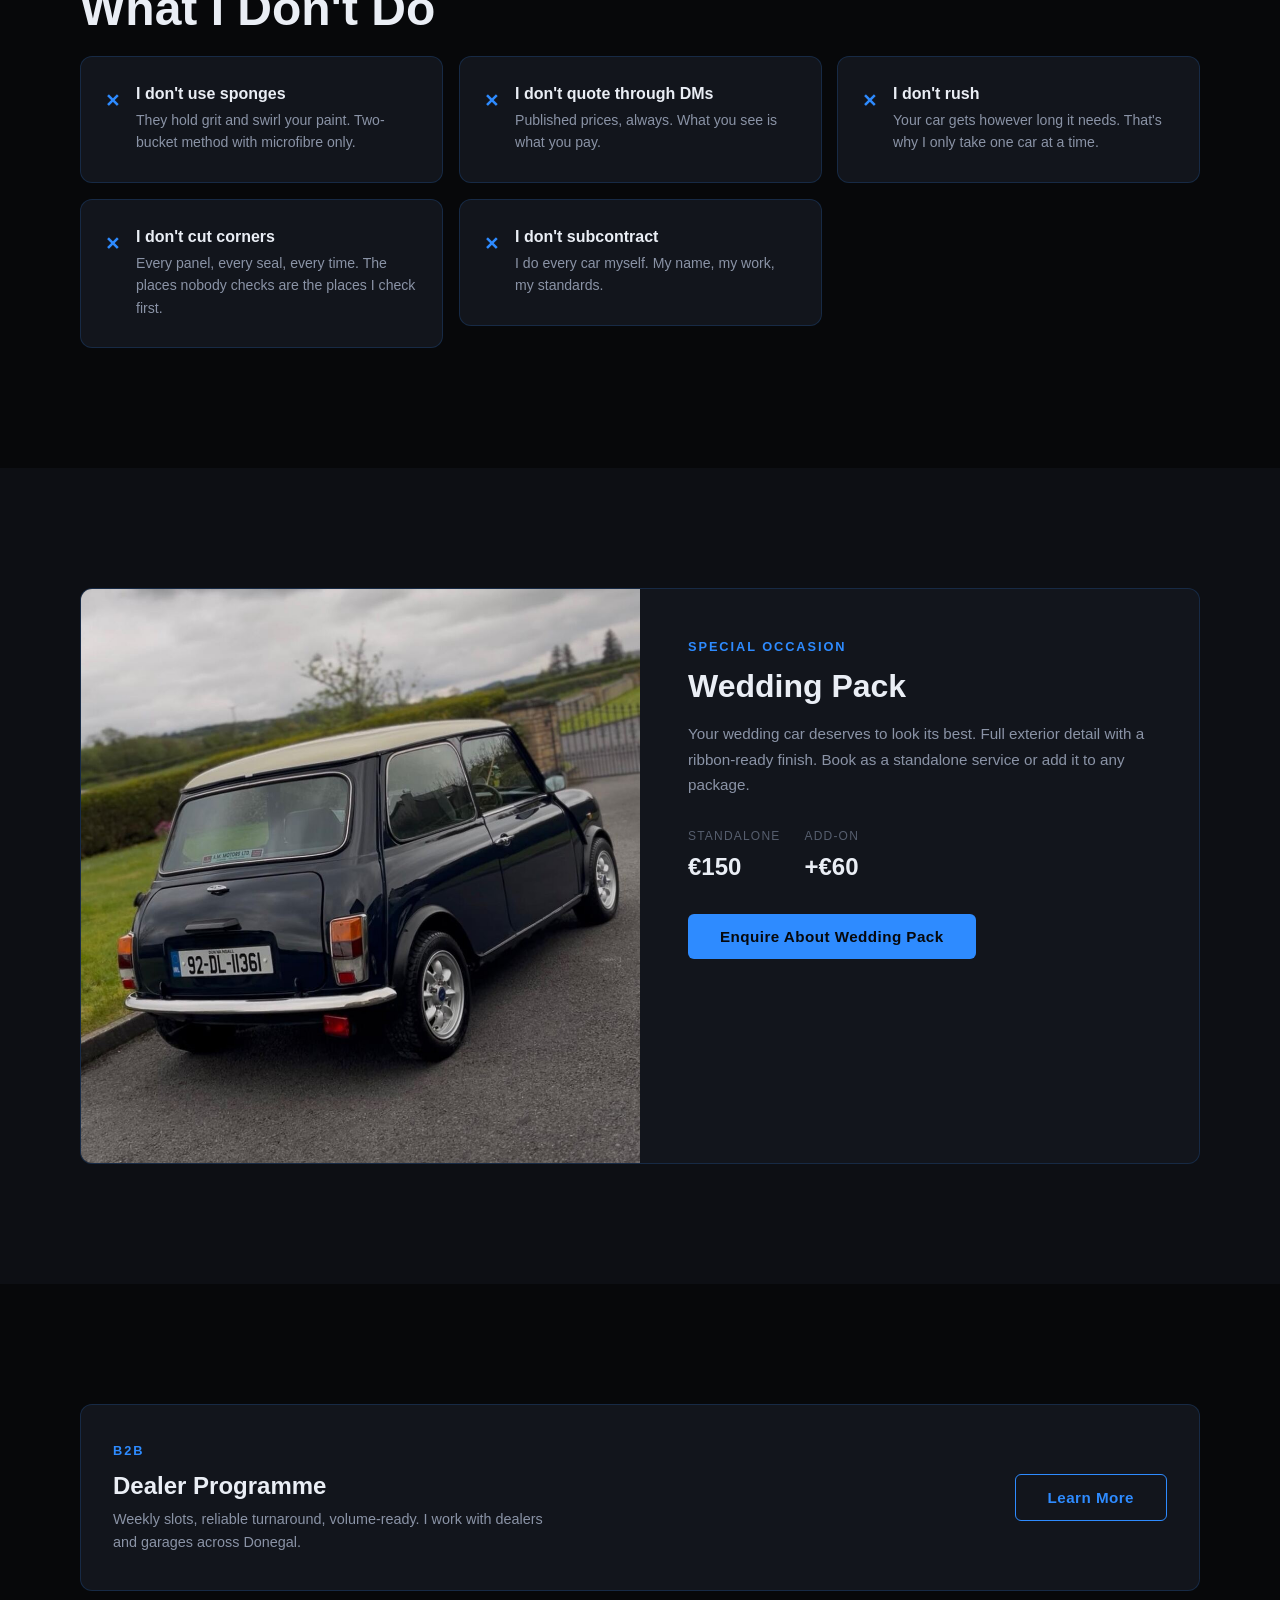
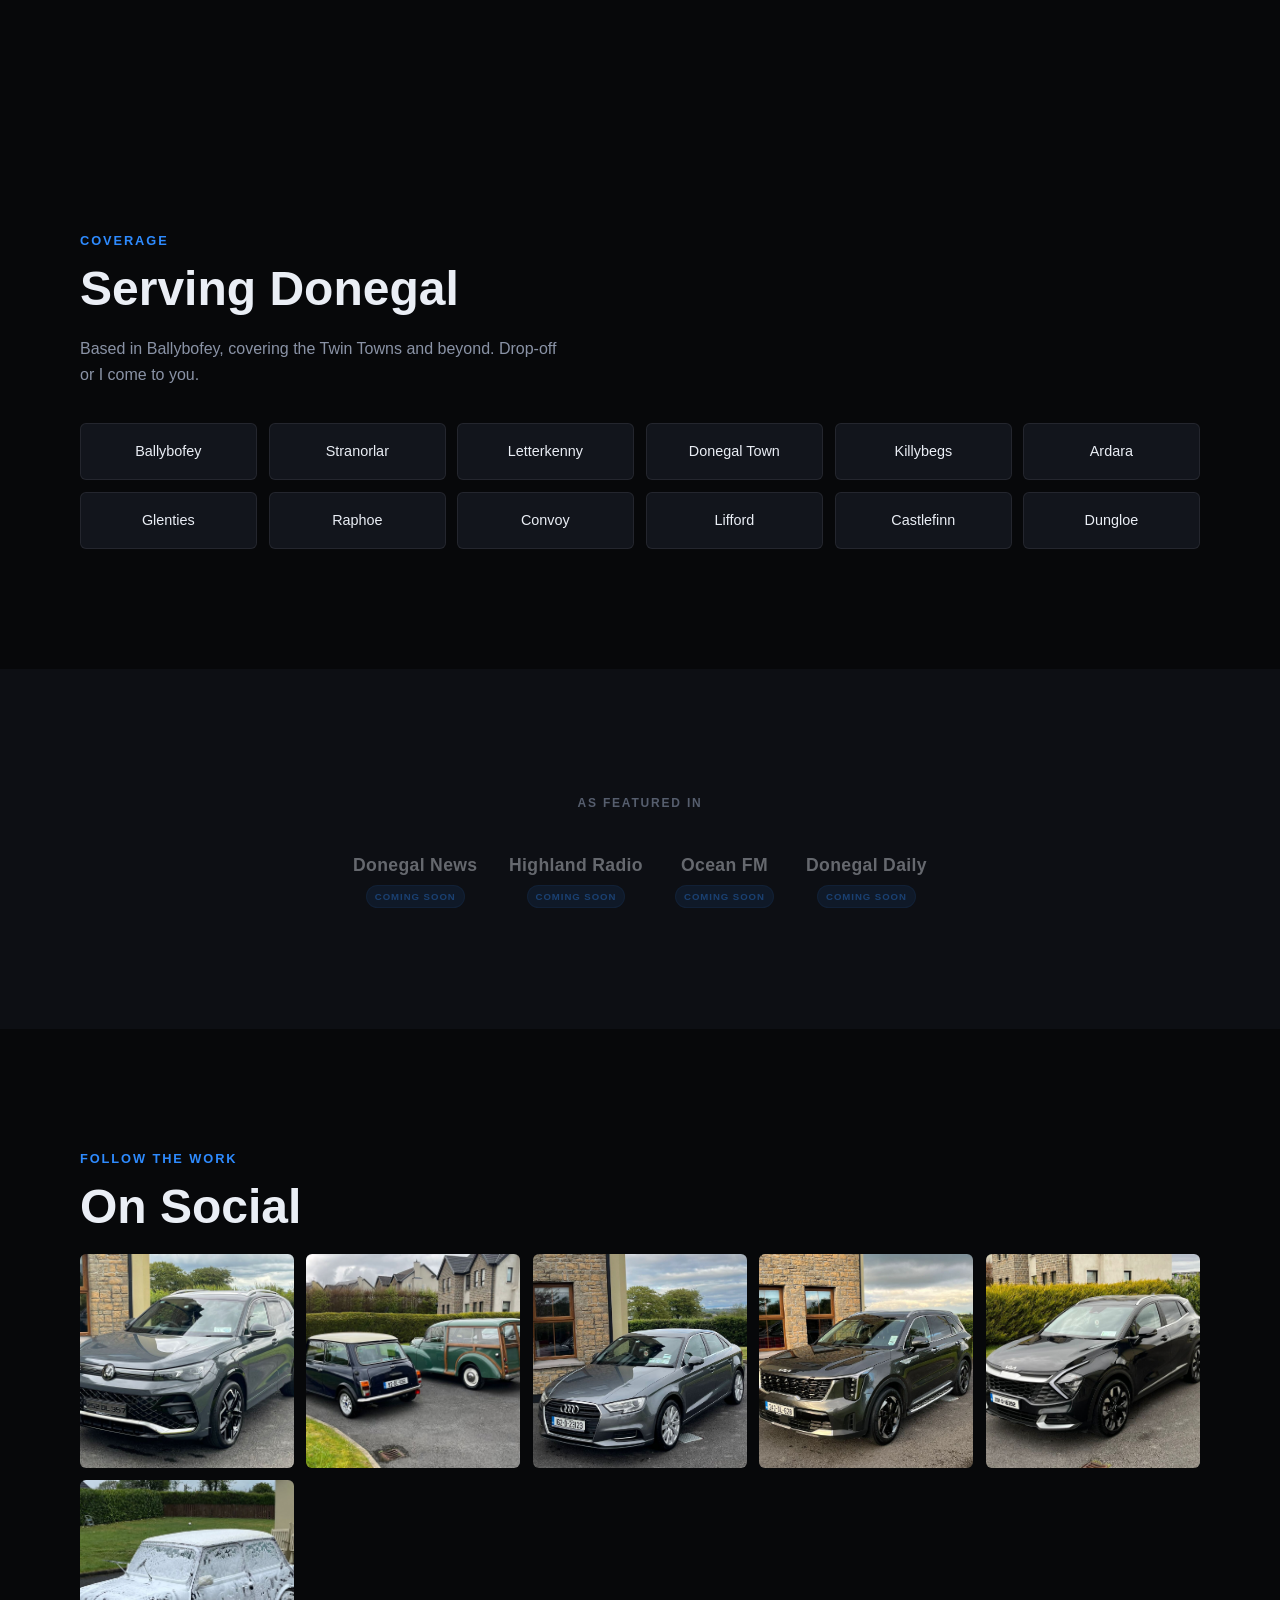
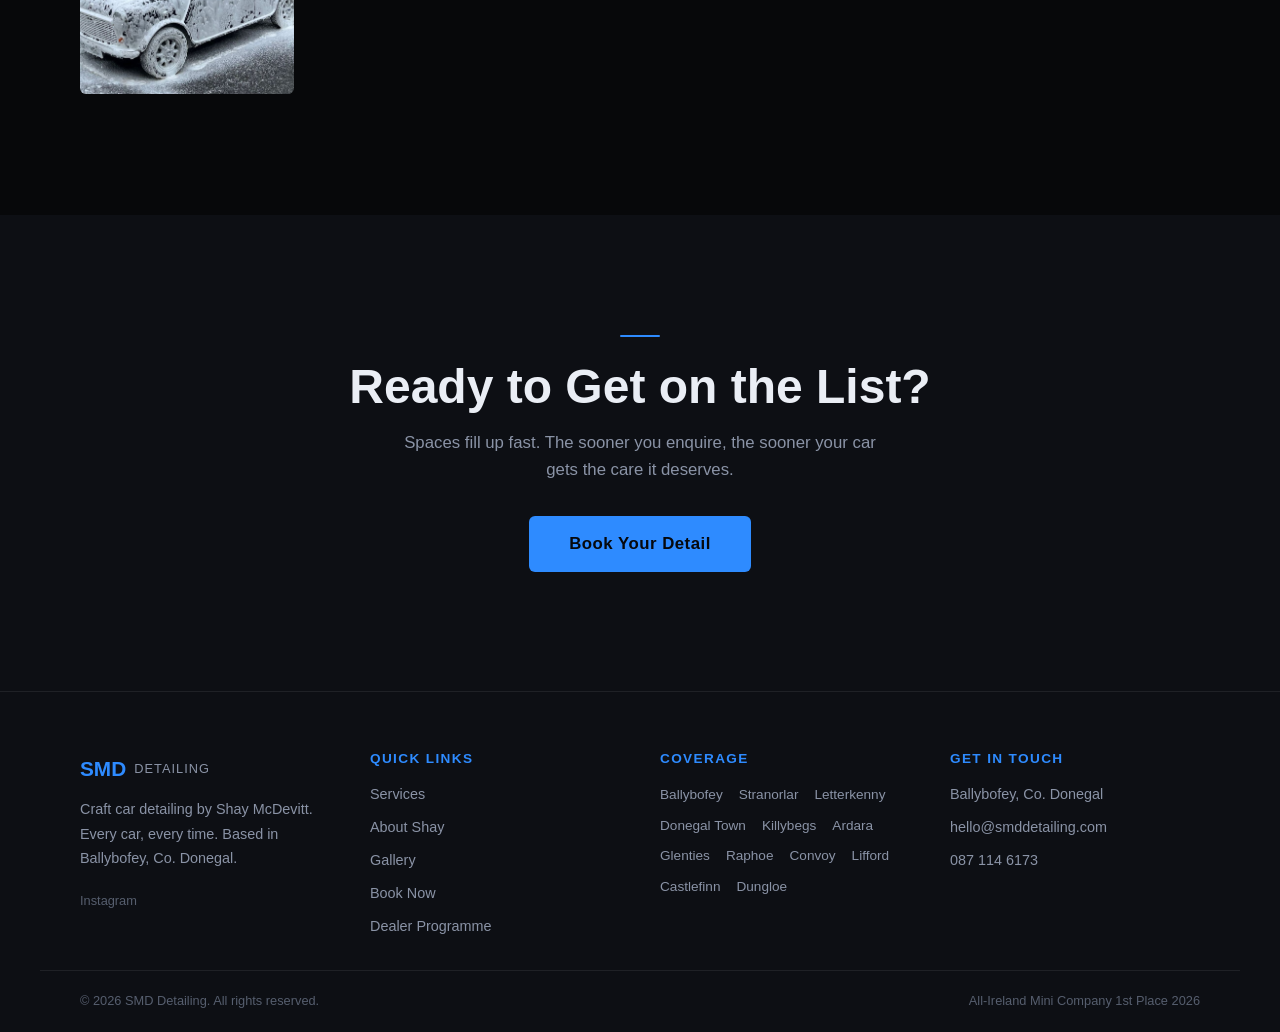
==== commit 44bfbcf7: "Real page URLs, SEO plumbing, prebuilt bundle, form default fix - app.jsx: app shell moved out of in" ====
--- a/index.html
+++ b/index.html
@@ -43,12 +43,21 @@
   <meta name="description" content="Owner-operator car detailing in Ballybofey, Co. Donegal. All-Ireland 1st place. Published prices from €60.">
 
   <link rel="canonical" href="https://smddetailing.com/">
+  <link rel="icon" type="image/svg+xml" href="/favicon.svg">
+  <link rel="icon" type="image/png" sizes="32x32" href="/favicon-32.png">
+  <link rel="apple-touch-icon" href="/apple-touch-icon.png">
   <meta property="og:type" content="website">
   <meta property="og:title" content="SMD Detailing — Craft Car Detailing, Ballybofey">
   <meta property="og:description" content="All-Ireland-winning owner-operator car detailing in Donegal. Published prices from €60. I do every car myself.">
   <meta property="og:url" content="https://smddetailing.com/">
   <meta property="og:locale" content="en_IE">
+  <meta property="og:image" content="https://smddetailing.com/images/og-image.jpg">
+  <meta property="og:image:width" content="1200">
+  <meta property="og:image:height" content="630">
   <meta name="twitter:card" content="summary_large_image">
+  <meta name="twitter:title" content="SMD Detailing — Craft Car Detailing, Ballybofey">
+  <meta name="twitter:image" content="https://smddetailing.com/images/og-image.jpg">
+  <link rel="preload" as="image" href="/images/hero-tiguan-rline.jpg" fetchpriority="high">
 
   <script type="application/ld+json">
   {
@@ -69,7 +78,9 @@
       "Ballybofey","Stranorlar","Letterkenny","Donegal Town","Buncrana","Bundoran",
       "Carndonagh","Lifford","Killybegs","Dungloe","Ardara","Glenties"
     ],
-    "founder": { "@type": "Person", "name": "Shay McDevitt" }
+    "founder": { "@type": "Person", "name": "Shay McDevitt" },
+    "image": "https://smddetailing.com/images/og-image.jpg",
+    "sameAs": ["https://www.instagram.com/smddetailing/"]
   }
   </script>
 
@@ -77,9 +88,8 @@
   <link rel="preconnect" href="https://fonts.gstatic.com" crossorigin>
   <link href="https://fonts.googleapis.com/css2?family=DM+Sans:ital,opsz,wght@0,9..40,400;0,9..40,500;0,9..40,600;0,9..40,700;1,9..40,400&family=Outfit:wght@400;500;600;700&family=Source+Sans+3:ital,wght@0,400;0,500;0,600;0,700;1,400&family=Space+Grotesk:wght@400;500;600;700&display=swap" rel="stylesheet">
 
-  <script src="https://unpkg.com/react@18.3.1/umd/react.development.js" integrity="sha384-hD6/rw4ppMLGNu3tX5cjIb+uRZ7UkRJ6BPkLpg4hAu/6onKUg4lLsHAs9EBPT82L" crossorigin="anonymous"></script>
-  <script src="https://unpkg.com/react-dom@18.3.1/umd/react-dom.development.js" integrity="sha384-u6aeetuaXnQ38mYT8rp6sbXaQe3NL9t+IBXmnYxwkUI2Hw4bsp2Wvmx4yRQF1uAm" crossorigin="anonymous"></script>
-  <script src="https://unpkg.com/@babel/standalone@7.29.0/babel.min.js" integrity="sha384-m08KidiNqLdpJqLq95G/LEi8Qvjl/xUYll3QILypMoQ65QorJ9Lvtp2RXYGBFj1y" crossorigin="anonymous"></script>
+  <script src="/vendor/react.production.min.js"></script>
+  <script src="/vendor/react-dom.production.min.js"></script>
 
   <style>
     :root {
@@ -183,114 +193,8 @@
     }/*EDITMODE-END*/;
   </script>
 
-  <script type="text/babel" src="tweaks-panel.jsx"></script>
-  <script type="text/babel" src="shared.jsx"></script>
-  <script type="text/babel" src="layout.jsx"></script>
-  <script type="text/babel" src="home.jsx"></script>
-  <script type="text/babel" src="pages-a.jsx"></script>
-  <script type="text/babel" src="pages-b.jsx"></script>
-  <script type="text/babel" src="pages-c.jsx"></script>
-  <script type="text/babel">
-/* ── App Shell ── */
-function App() {
-  const [page, setPage] = React.useState('home');
-  const [transitioning, setTransitioning] = React.useState(false);
-  const [tweaks, setTweak] = useTweaks(TWEAK_DEFAULTS);
-
-  React.useEffect(() => {
-    const theme = THEMES[tweaks.theme] || THEMES.electric;
-    const fonts = FONT_PAIRINGS[tweaks.fontPairing] || FONT_PAIRINGS.spaceGrotesk;
-    const vars = { ...theme, ...fonts };
-    Object.entries(vars).forEach(([k, v]) => {
-      document.documentElement.style.setProperty(k, v);
-    });
-  }, [tweaks.theme, tweaks.fontPairing]);
-
-  const navigate = React.useCallback((p) => {
-    if (p === page) return;
-    setTransitioning(true);
-    setTimeout(() => {
-      setPage(p);
-      window.scrollTo({ top: 0, behavior: 'instant' });
-      setTimeout(() => setTransitioning(false), 50);
-    }, 250);
-  }, [page]);
-
-  const renderPage = () => {
-    const props = { navigate, cardStyle: tweaks.cardStyle };
-    switch (page) {
-      case 'home': return <HomePage {...props} />;
-      case 'services': return <ServicesPage {...props} />;
-      case 'about': return <AboutPage {...props} />;
-      case 'gallery': return <GalleryPage {...props} />;
-      case 'book': return <BookPage {...props} />;
-      case 'dealers': return <DealersPage {...props} />;
-      case 'cms': return <CMSPage {...props} />;
-      default: return <HomePage {...props} />;
-    }
-  };
-
-  return (
-    <>
-      <Nav currentPage={page} navigate={navigate} />
-      <main style={{
-        opacity: transitioning ? 0 : 1,
-        transform: transitioning ? 'translateY(8px)' : 'none',
-        transition: 'opacity 0.25s ease, transform 0.25s ease',
-        minHeight: '100vh',
-      }}>
-        {renderPage()}
-      </main>
-      <Footer navigate={navigate} />
-      <TweaksPanel title="SMD Detailing">
-        <TweakSection label="Theme">
-          <TweakRadio label="Colour" value={tweaks.theme}
-            options={[{label:'Electric Blue',value:'electric'},{label:'Gold',value:'gold'},{label:'Oxblood',value:'oxblood'},{label:'Midnight',value:'midnight'}]}
-            onChange={v => setTweak('theme', v)} />
-        </TweakSection>
-        <TweakSection label="Typography">
-          <TweakRadio label="Font Pairing" value={tweaks.fontPairing}
-            options={[{label:'Space Grotesk',value:'spaceGrotesk'},{label:'Outfit',value:'outfit'}]}
-            onChange={v => setTweak('fontPairing', v)} />
-        </TweakSection>
-        <TweakSection label="Cards">
-          <TweakRadio label="Card Style" value={tweaks.cardStyle}
-            options={[{label:'Bordered',value:'bordered'},{label:'Filled',value:'filled'},{label:'Glass',value:'glass'}]}
-            onChange={v => setTweak('cardStyle', v)} />
-        </TweakSection>
-        <TweakSection label="Pages">
-          {[{id:'home',label:'Home'},{id:'services',label:'Services'},{id:'about',label:'About'},
-            {id:'gallery',label:'Gallery'},{id:'book',label:'Book'},{id:'dealers',label:'Dealers'},
-            {id:'cms',label:'SEO Template'}].map(p => (
-            <TweakButton key={p.id} label={p.label} onClick={() => navigate(p.id)} />
-          ))}
-        </TweakSection>
-      </TweaksPanel>
-    </>
-  );
-}
-
-function HomePage({ navigate, cardStyle }) {
-  return (
-    <>
-      <Hero navigate={navigate} />
-      <BookingStrip />
-      <Stats />
-      <PricingCards navigate={navigate} cardStyle={cardStyle} />
-      <Comparison cardStyle={cardStyle} />
-      <WhatIDontDo cardStyle={cardStyle} />
-      <WeddingPack navigate={navigate} cardStyle={cardStyle} />
-      <DealerStrip navigate={navigate} />
-      <CoverageArea />
-      <PressStrip />
-      <SocialProof />
-      <FinalCTA navigate={navigate} />
-    </>
-  );
-}
-
-const root = ReactDOM.createRoot(document.getElementById('root'));
-root.render(<App />);
-  </script>
+  <!-- Precompiled from the .jsx sources — run ./build.sh after editing any of them -->
+  <script src="/bundle.js"></script>
+
 </body>
 </html>
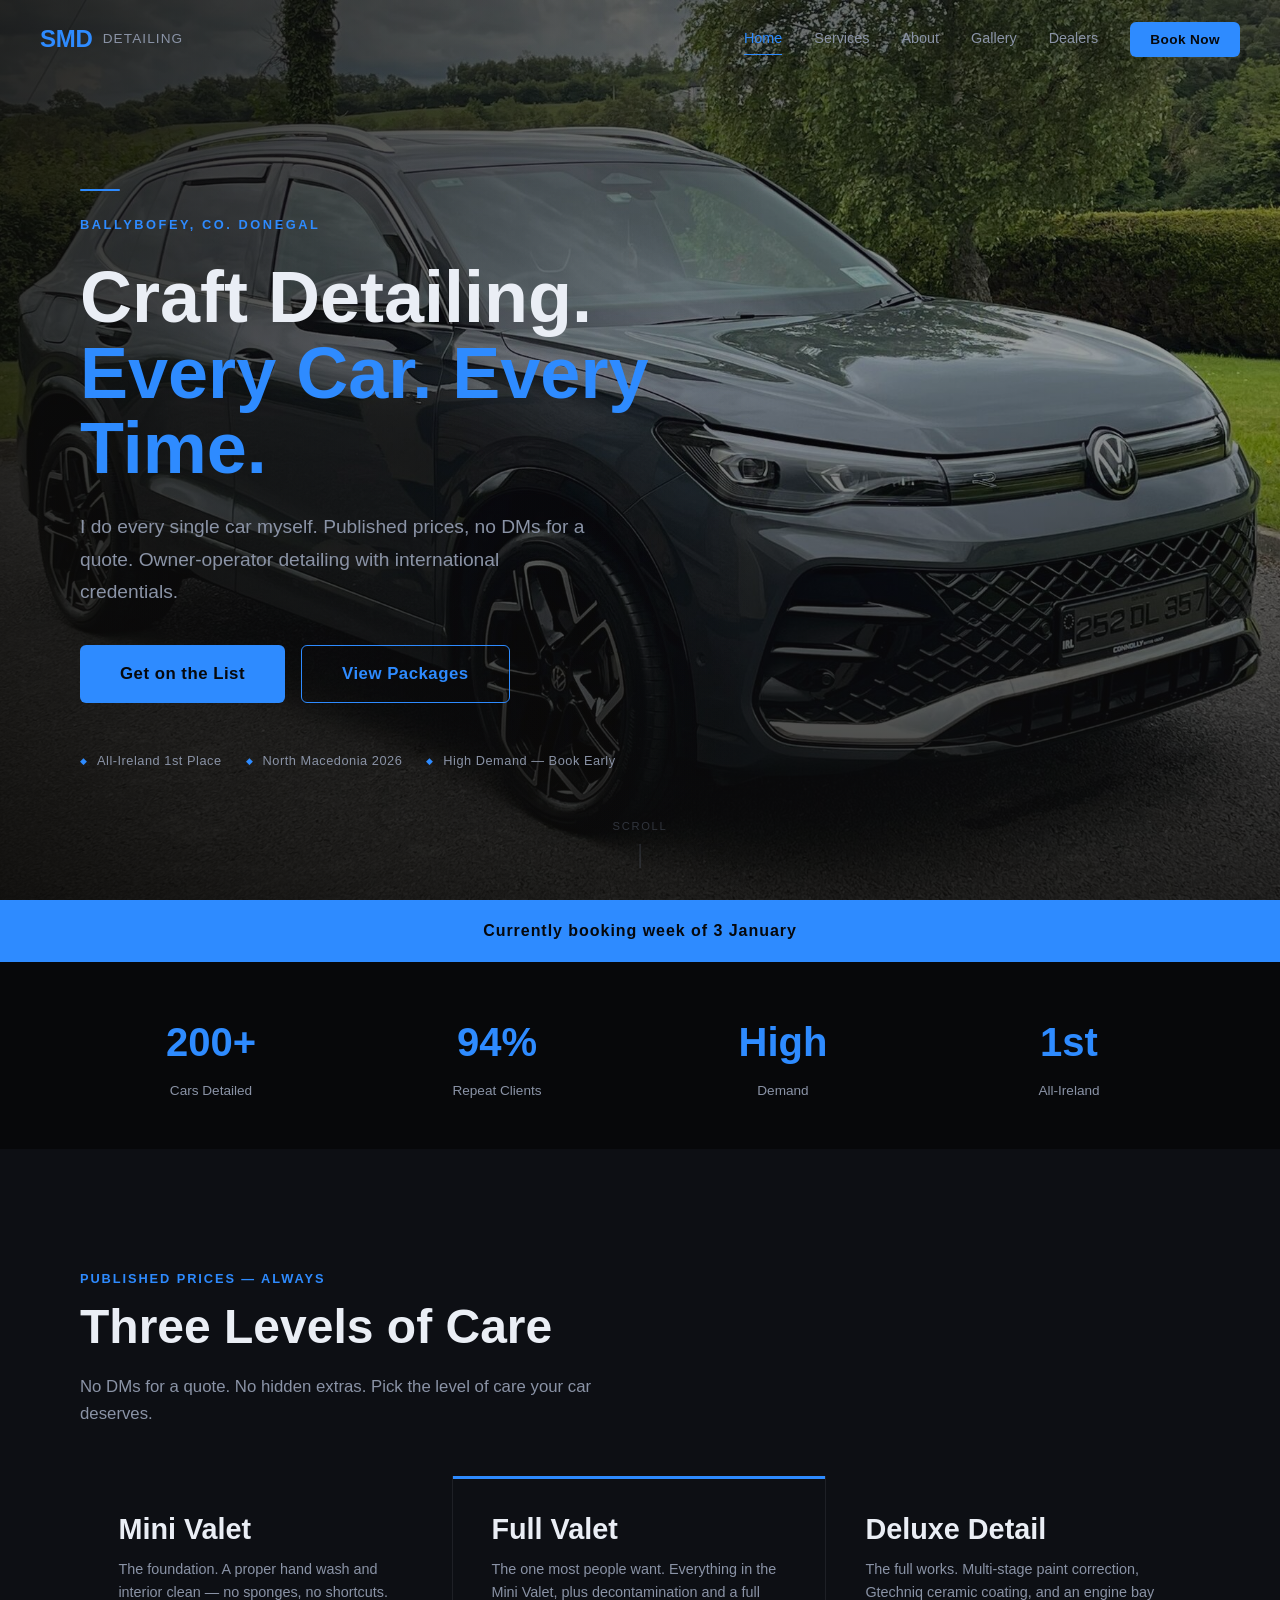
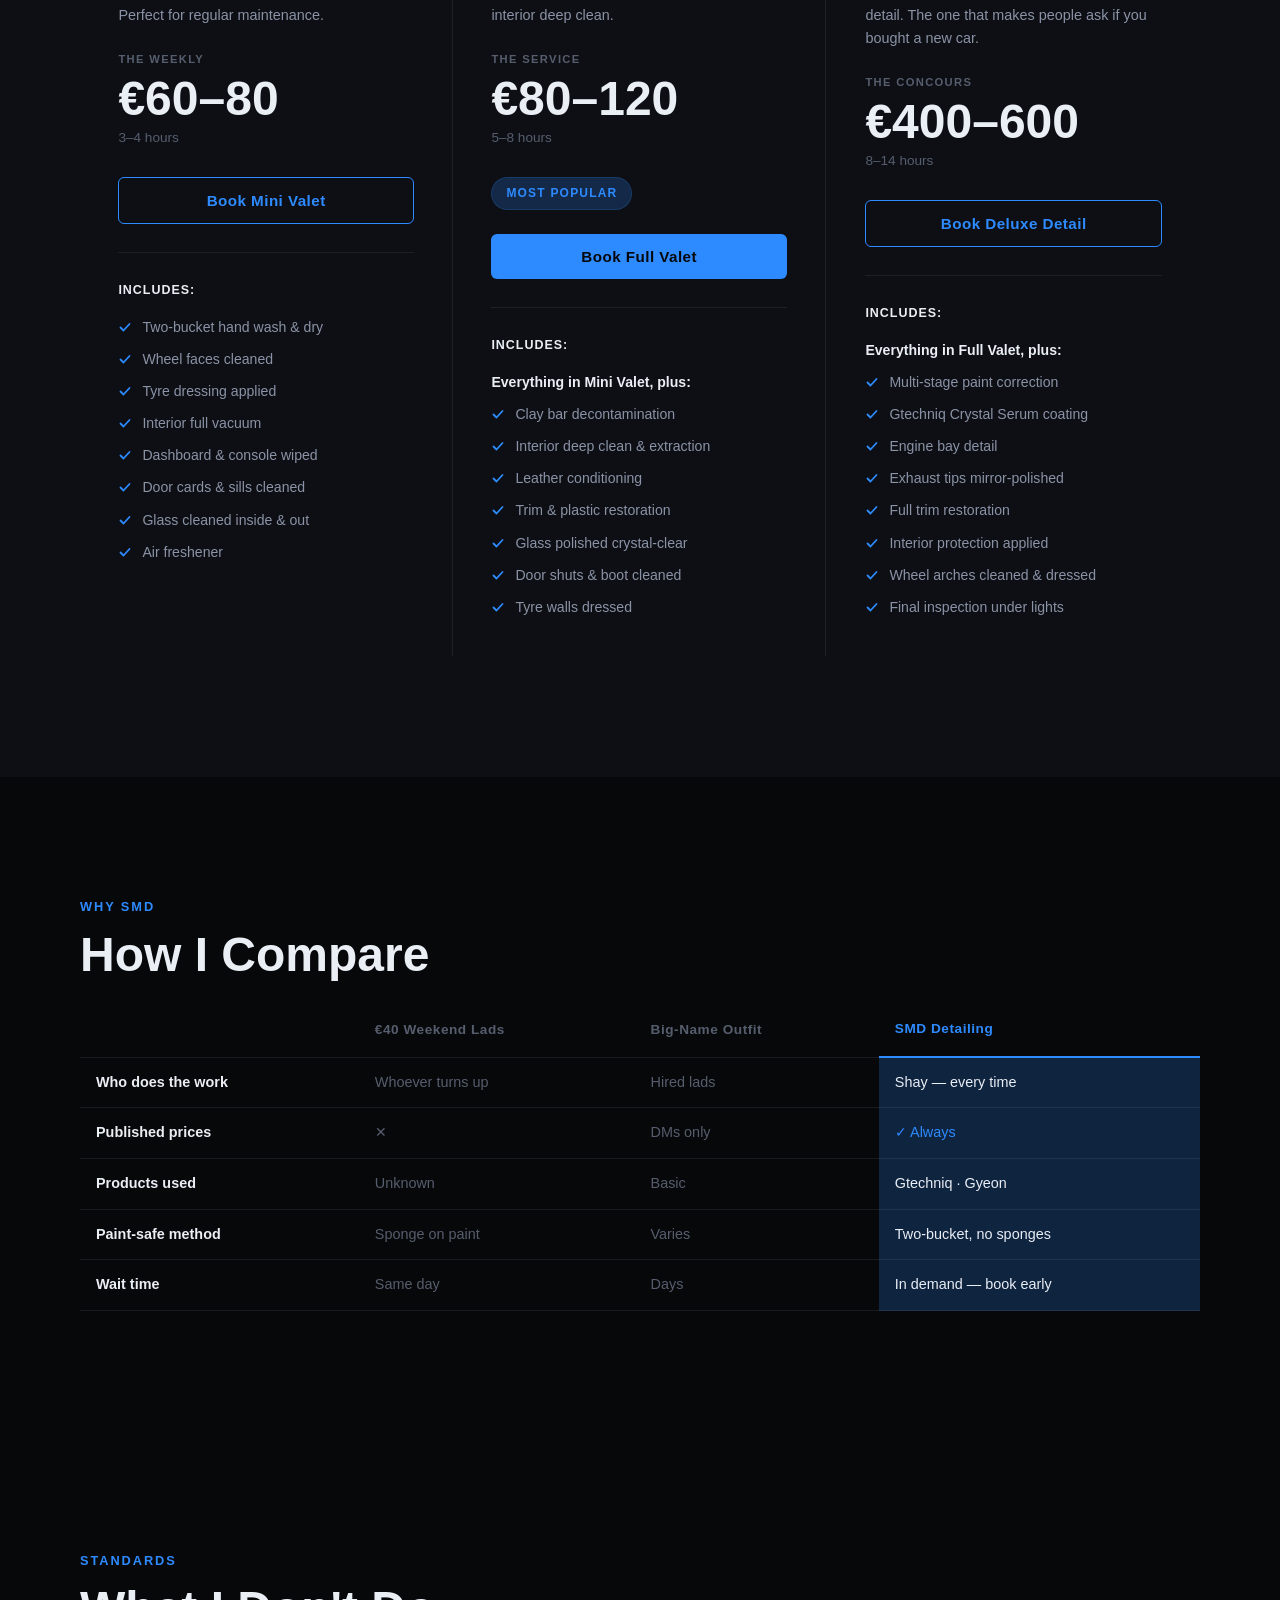
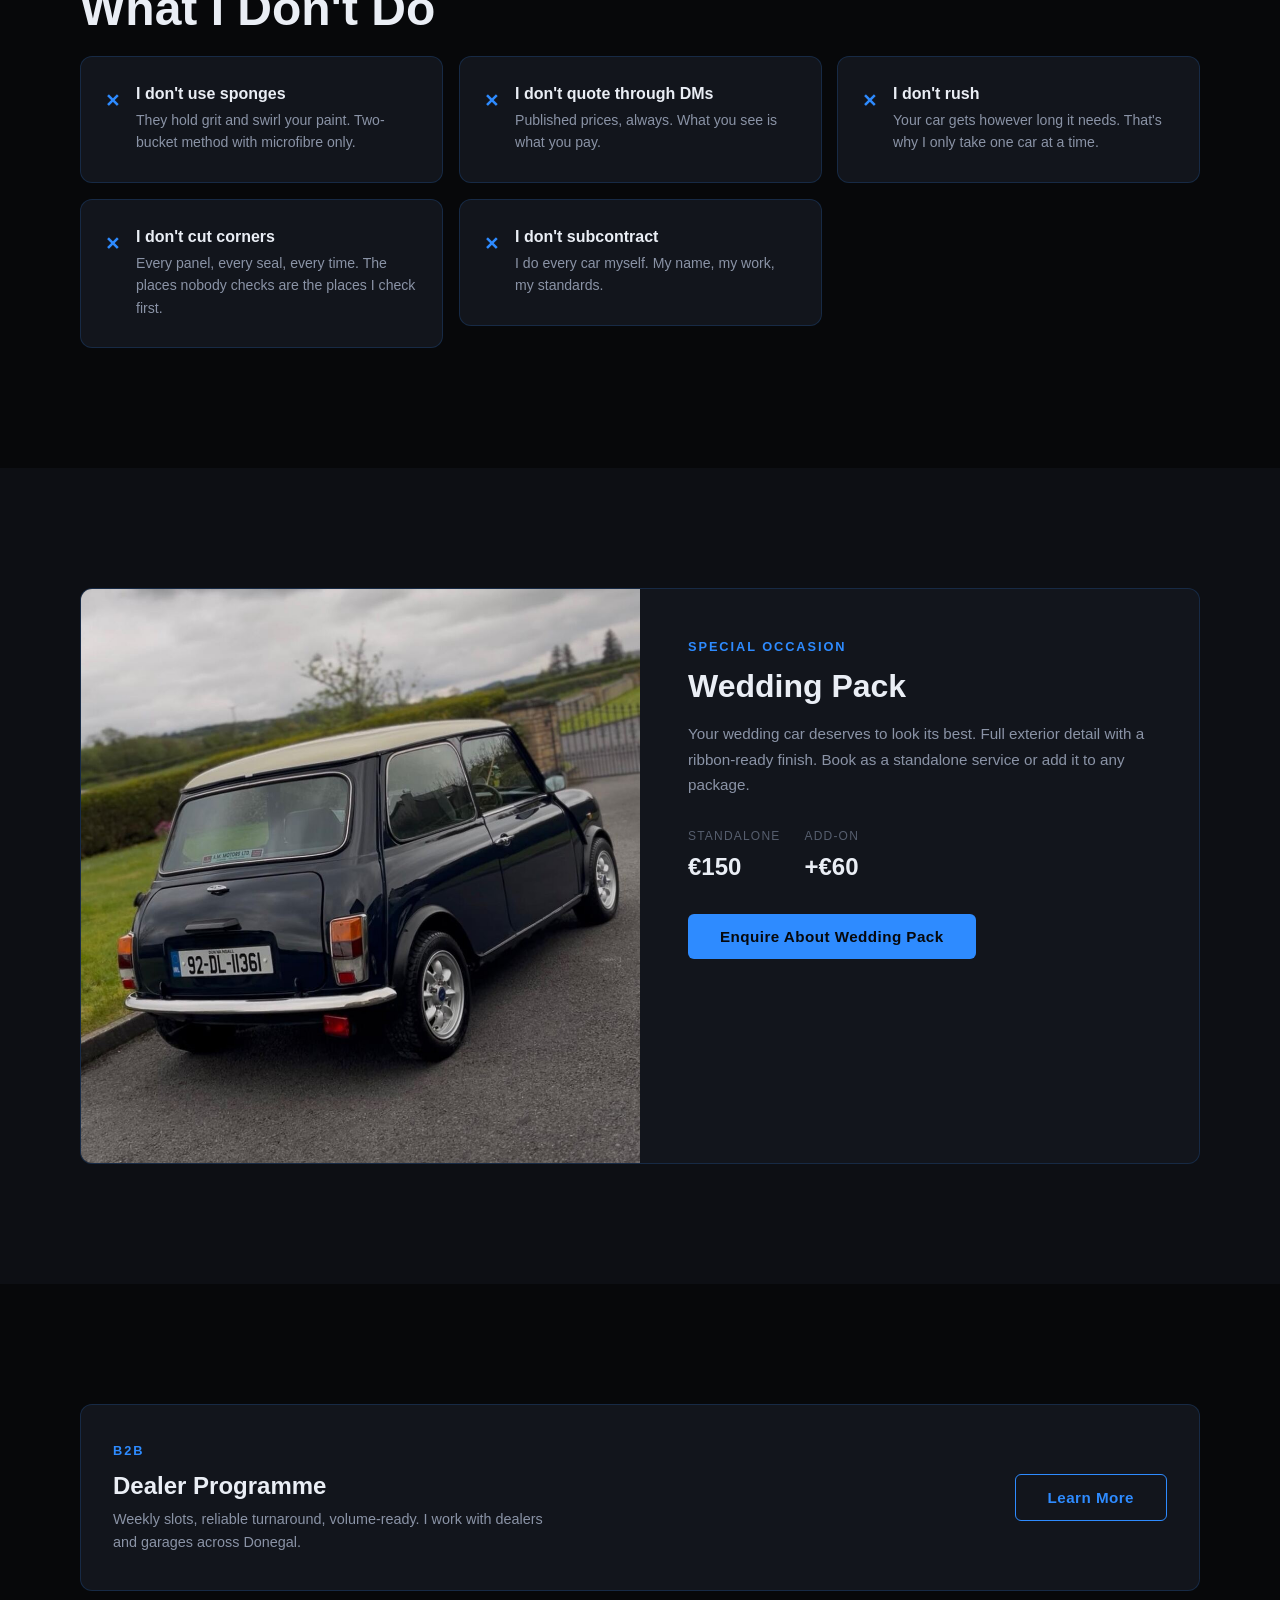
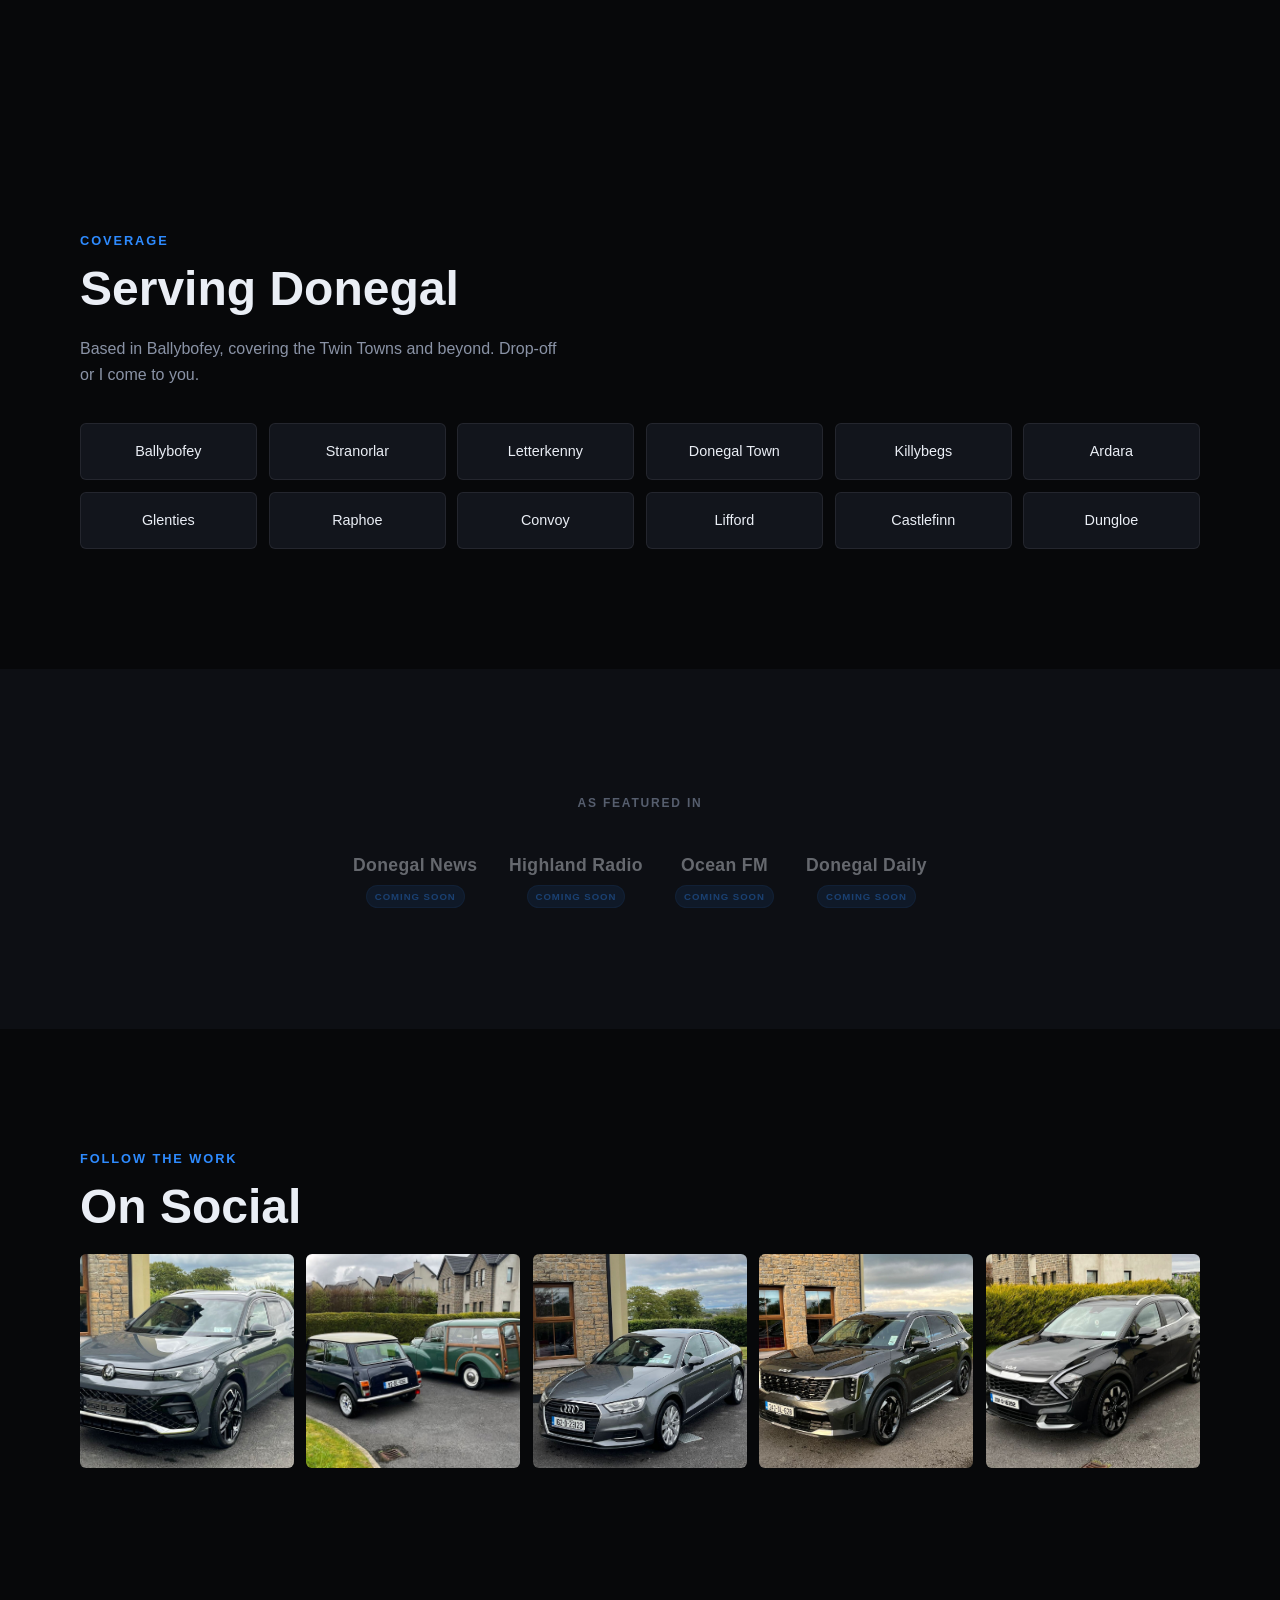
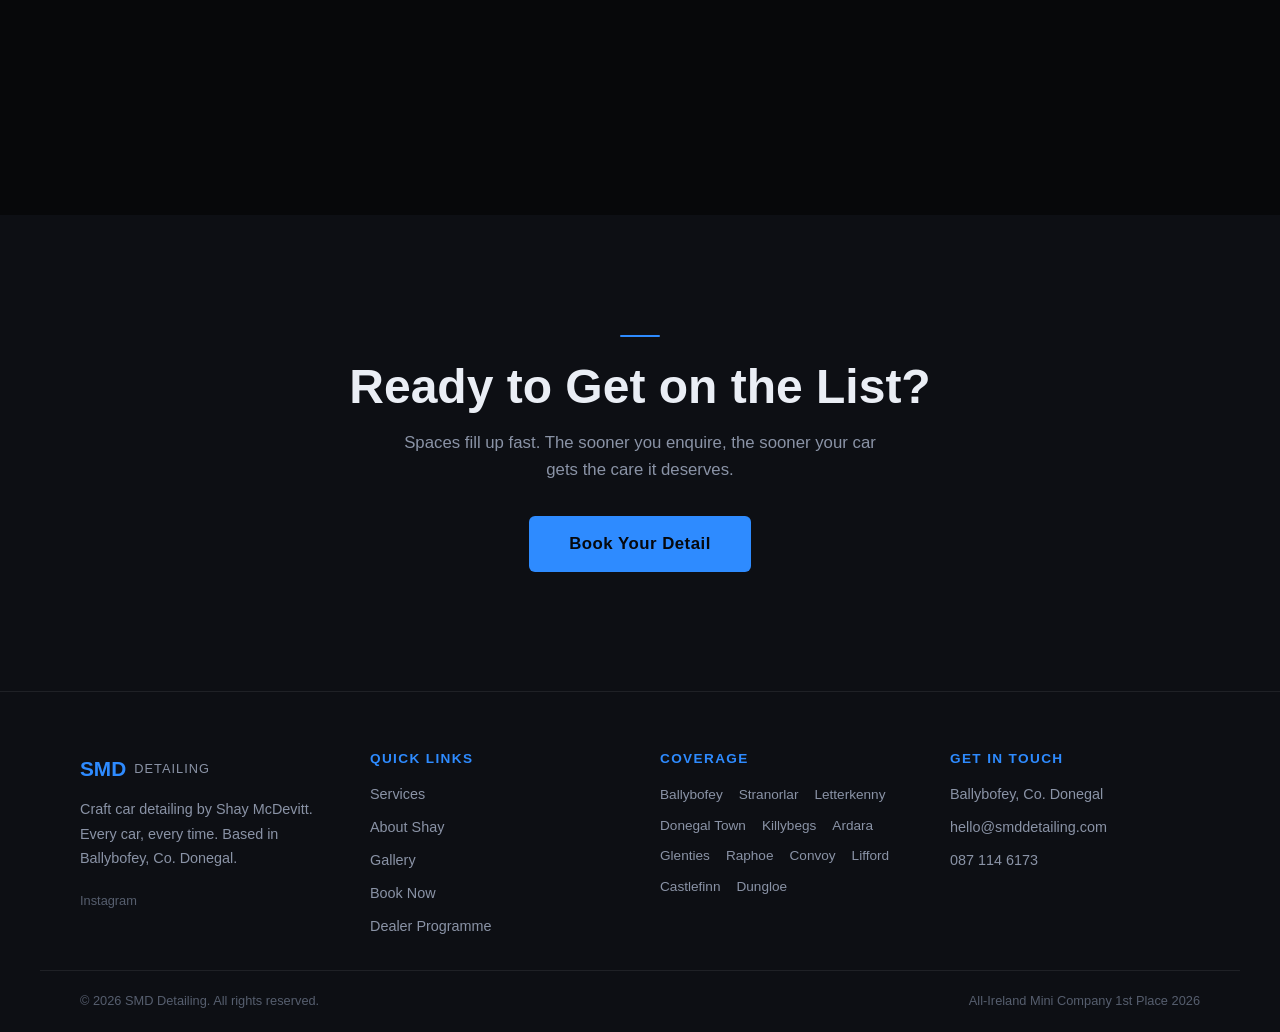
==== commit f1b0fd04: "Fix Instagram link to @smddetailing_ Footer, gallery CTA and LocalBusiness sameAs all pointed at ins" ====
--- a/index.html
+++ b/index.html
@@ -80,7 +80,7 @@
     ],
     "founder": { "@type": "Person", "name": "Shay McDevitt" },
     "image": "https://smddetailing.com/images/og-image.jpg",
-    "sameAs": ["https://www.instagram.com/smddetailing/"]
+    "sameAs": ["https://www.instagram.com/smddetailing_/"]
   }
   </script>
 
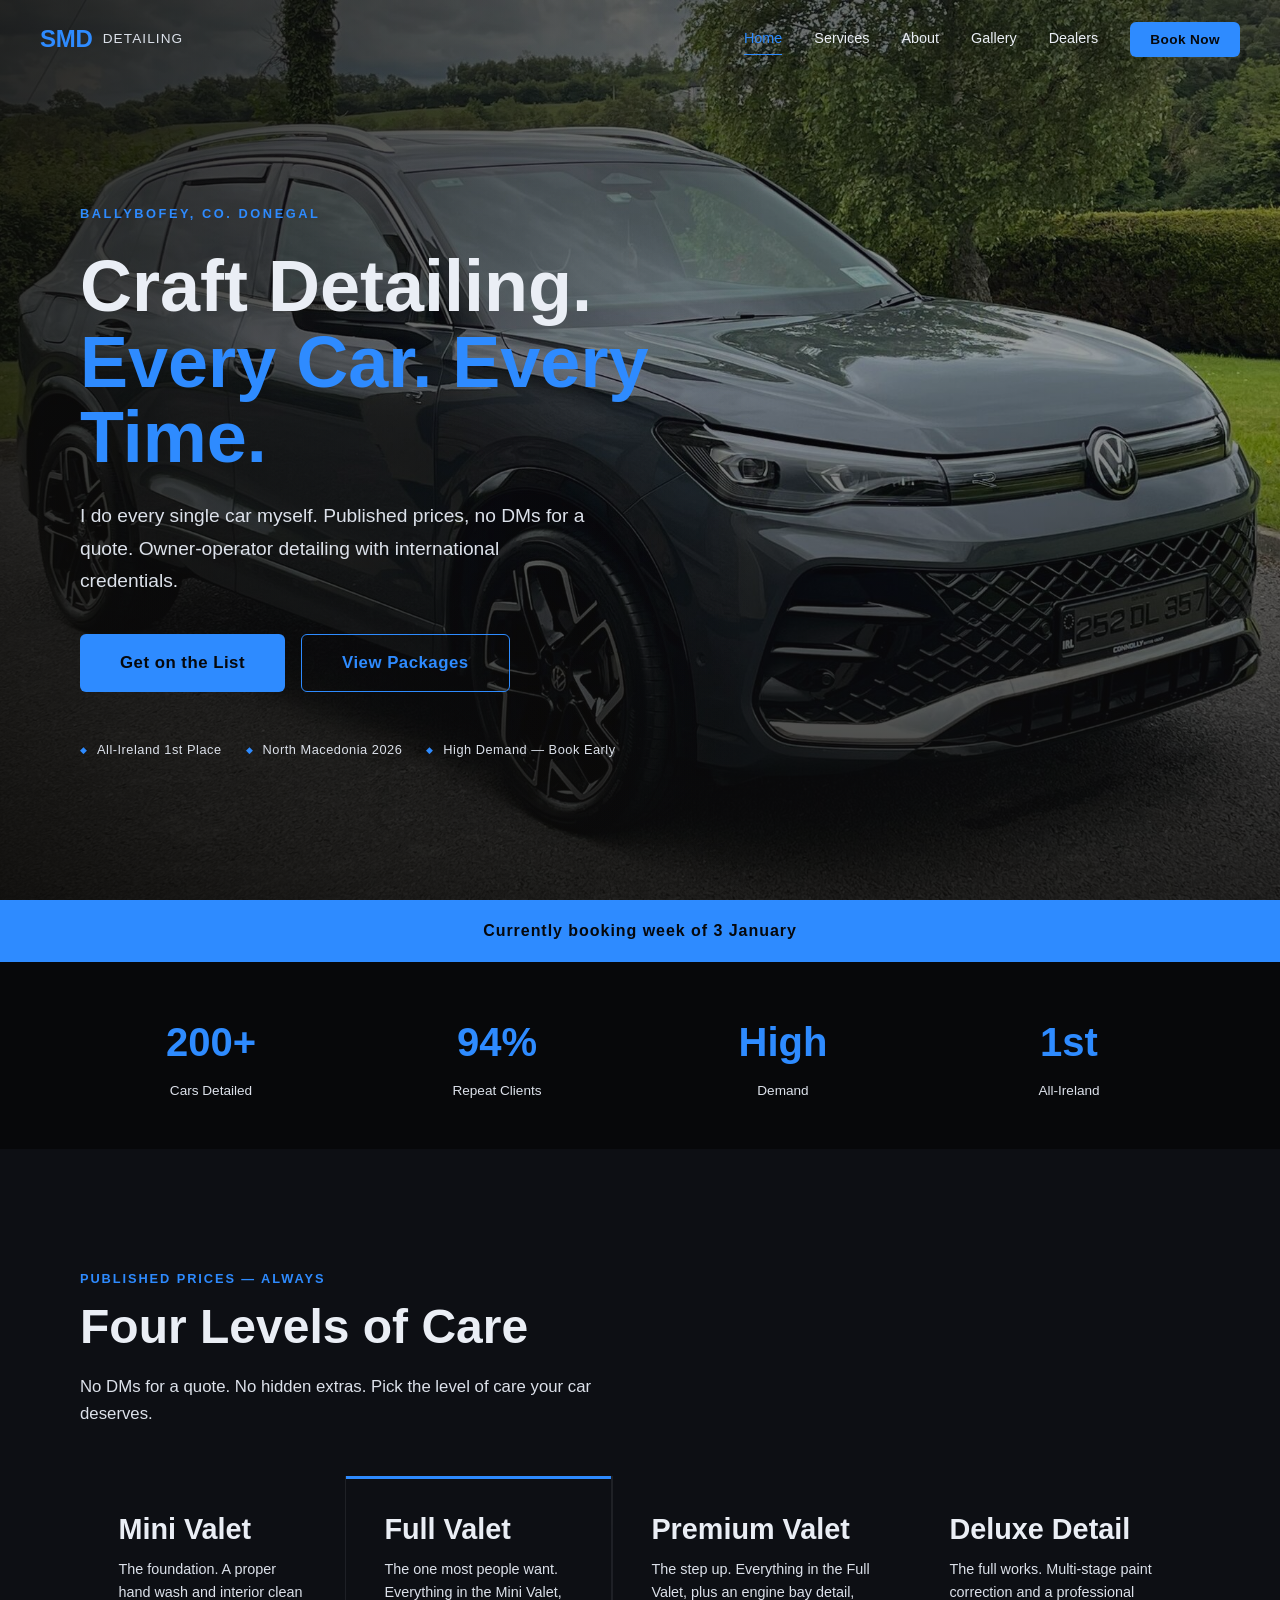
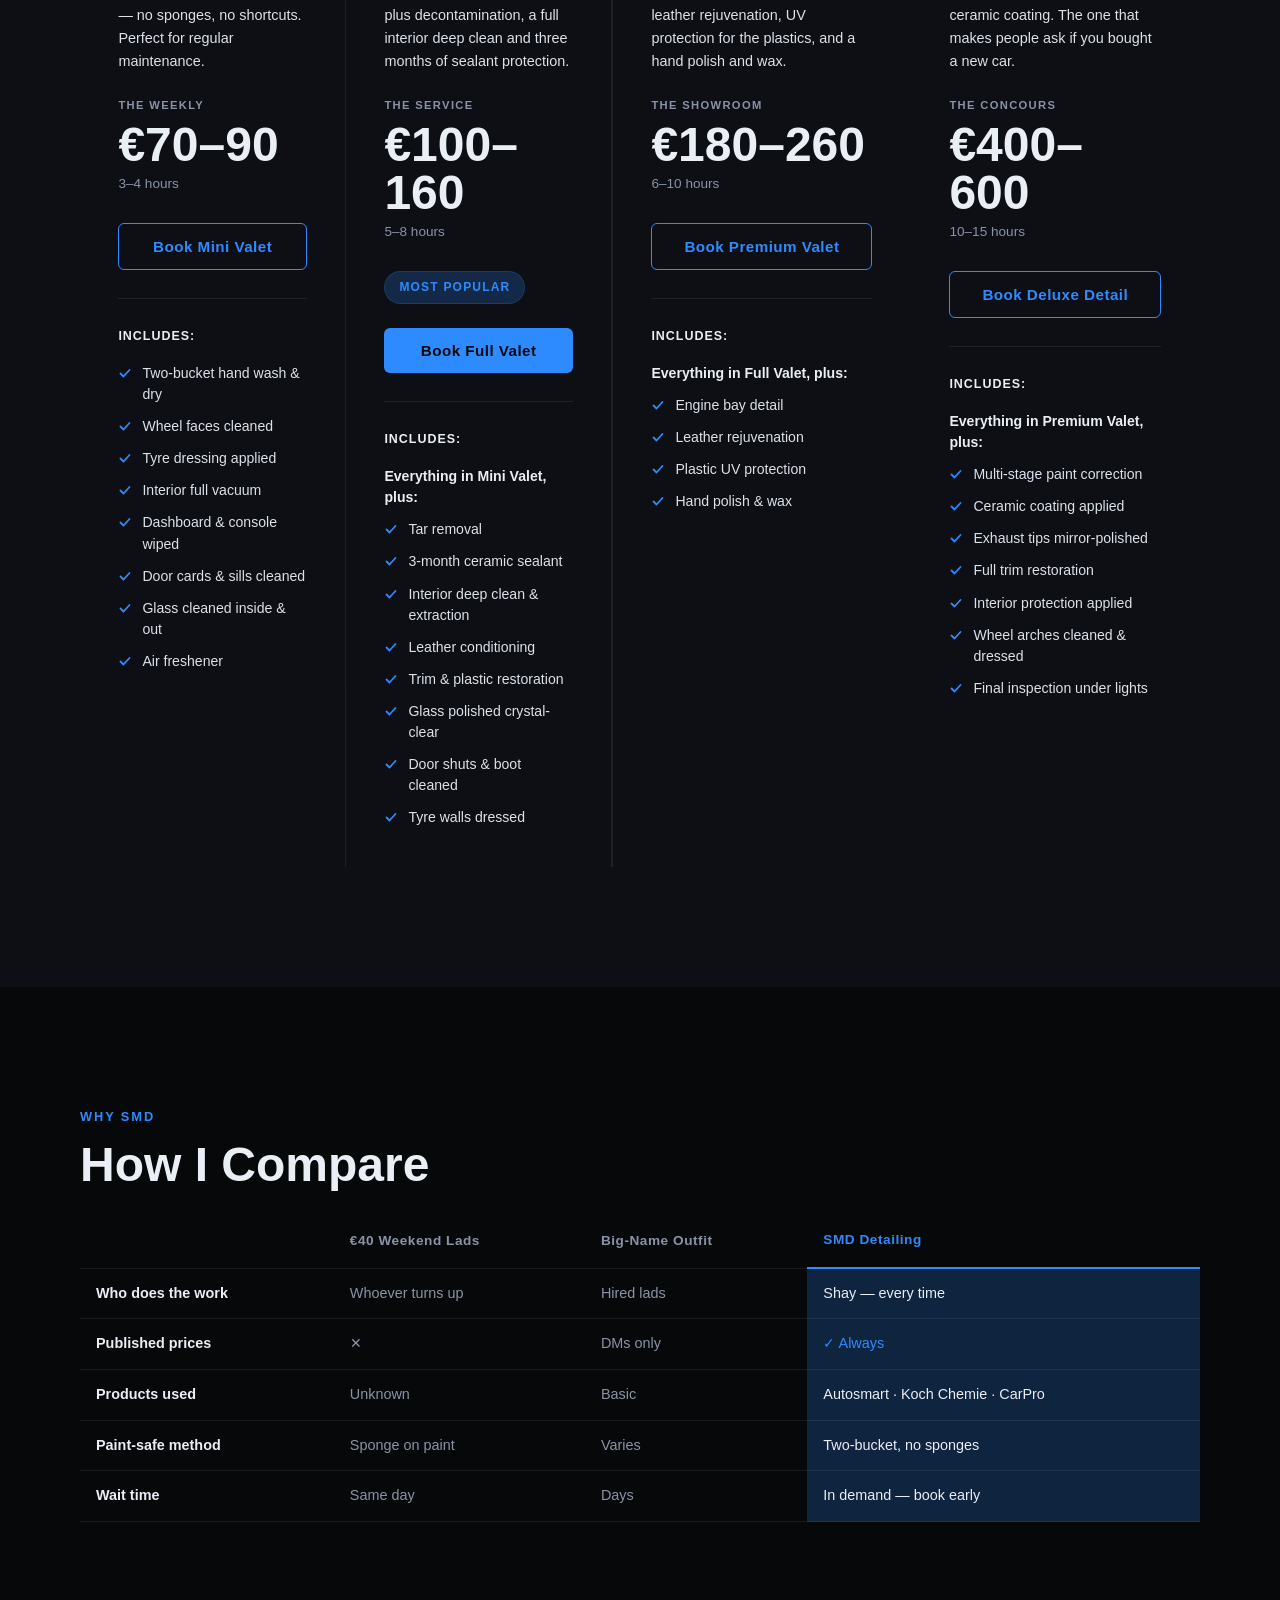
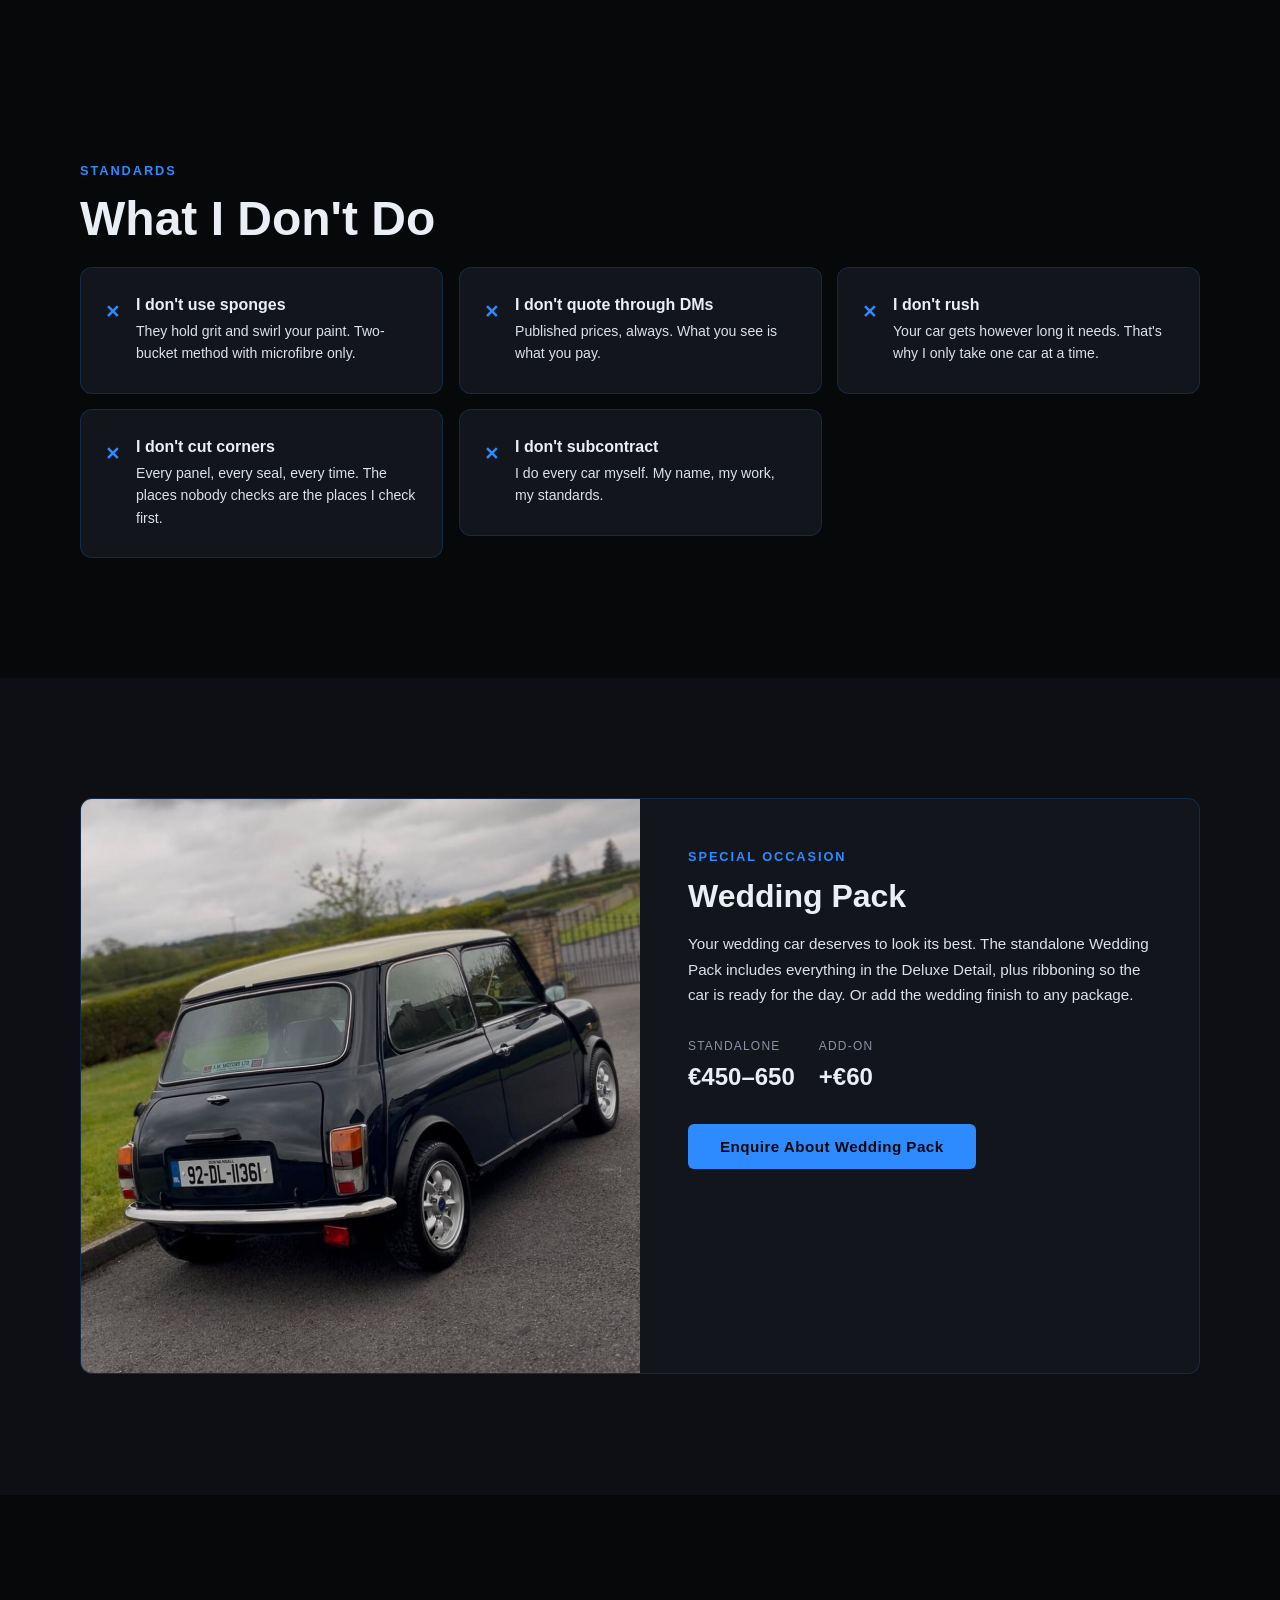
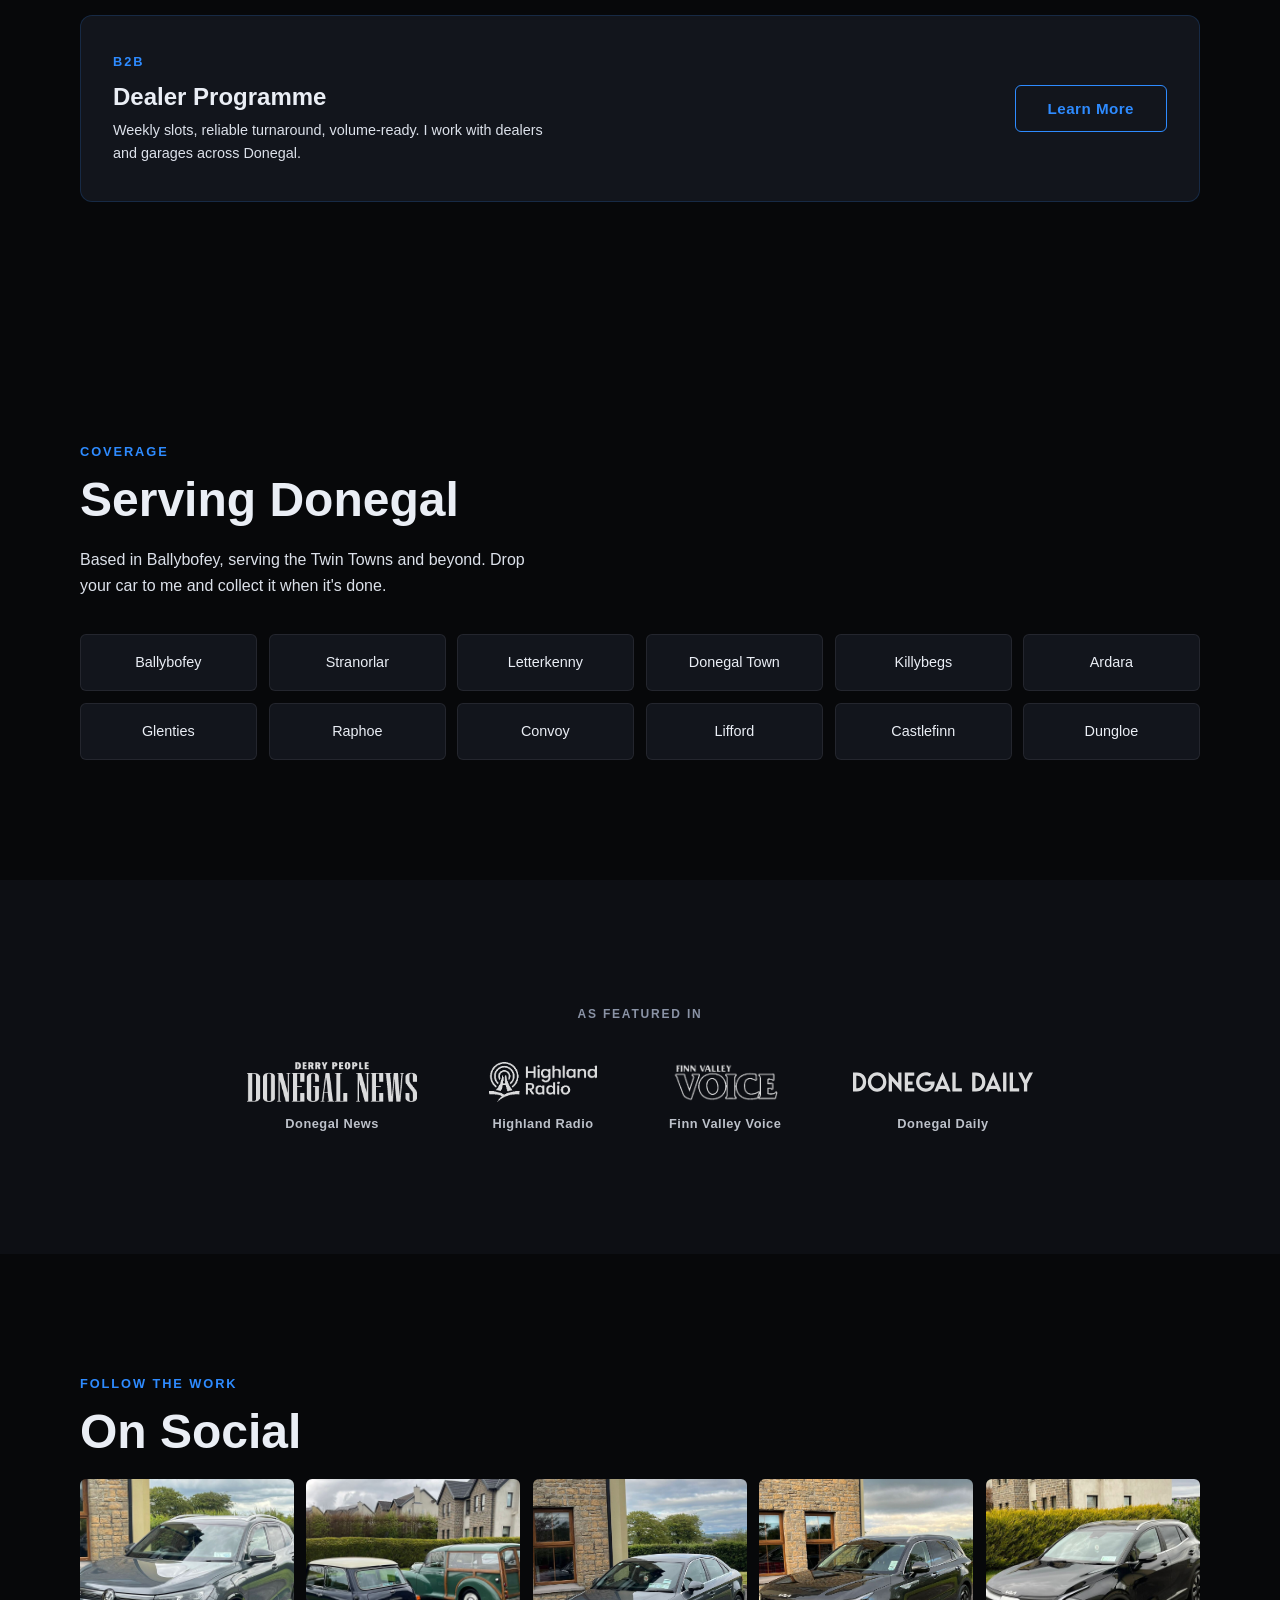
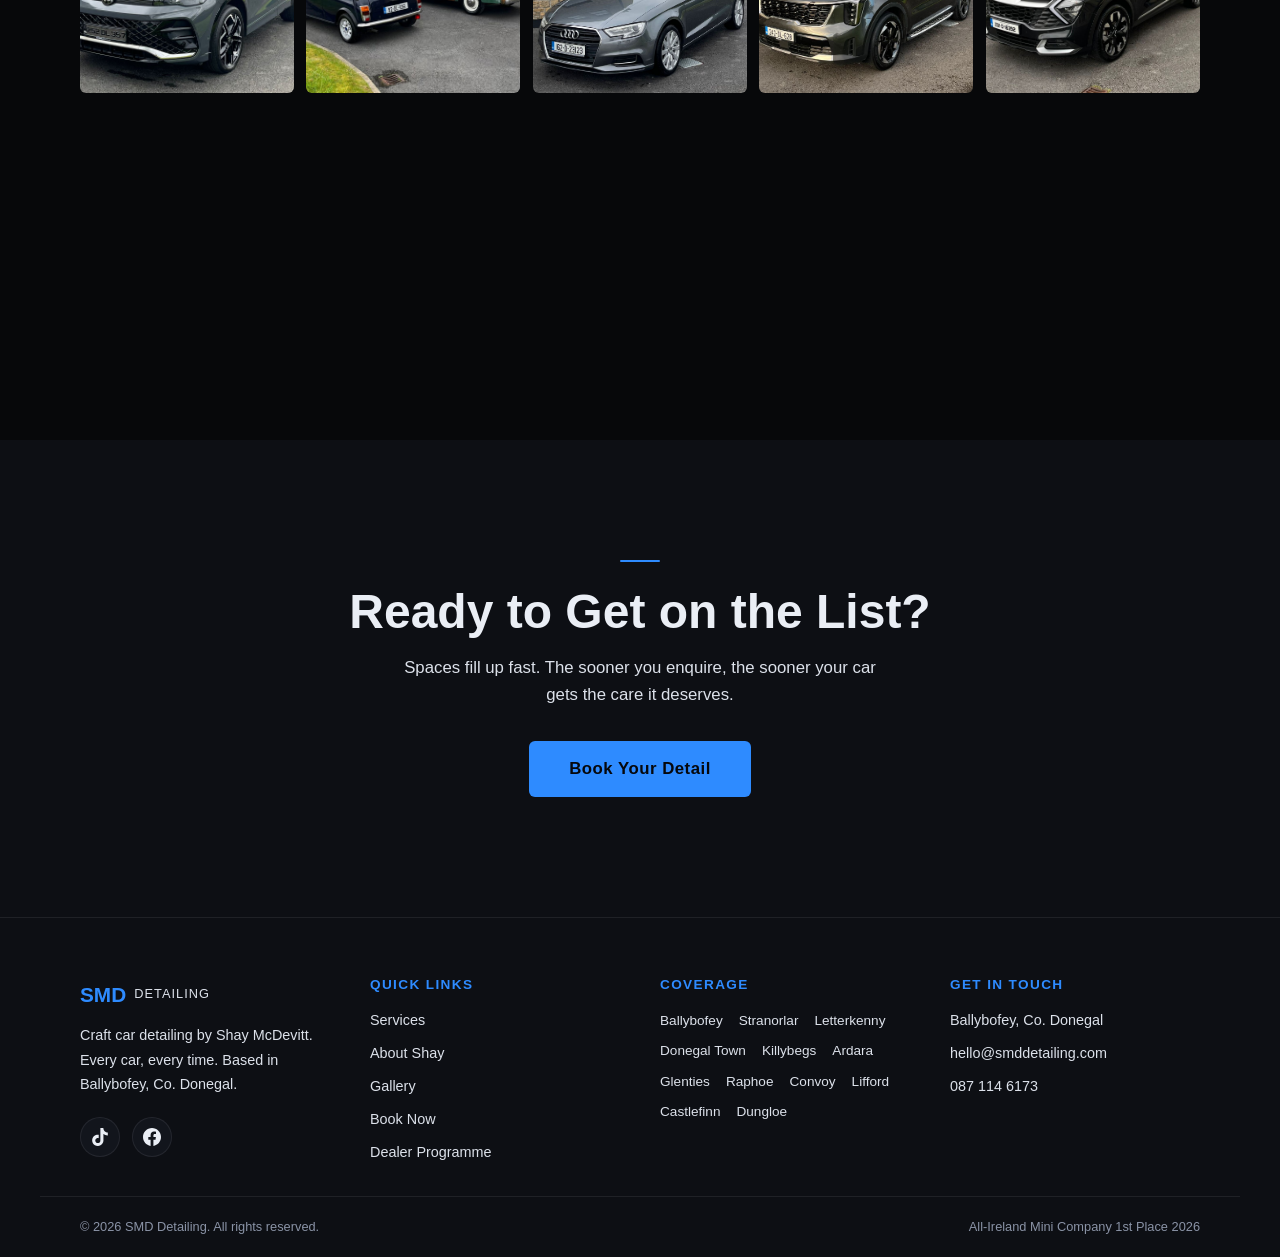
==== commit ab726b8d: "Toolbar review batch: new prices, Premium Valet, no mobile, products, socials, press logos - Mini €7" ====
--- a/index.html
+++ b/index.html
@@ -40,7 +40,7 @@
   <meta charset="UTF-8">
   <meta name="viewport" content="width=device-width, initial-scale=1.0">
   <title>SMD Detailing — Craft Car Detailing, Ballybofey</title>
-  <meta name="description" content="Owner-operator car detailing in Ballybofey, Co. Donegal. All-Ireland 1st place. Published prices from €60.">
+  <meta name="description" content="Owner-operator car detailing in Ballybofey, Co. Donegal. All-Ireland 1st place. Published prices from €70.">
 
   <link rel="canonical" href="https://smddetailing.com/">
   <link rel="icon" type="image/svg+xml" href="/favicon.svg">
@@ -48,7 +48,7 @@
   <link rel="apple-touch-icon" href="/apple-touch-icon.png">
   <meta property="og:type" content="website">
   <meta property="og:title" content="SMD Detailing — Craft Car Detailing, Ballybofey">
-  <meta property="og:description" content="All-Ireland-winning owner-operator car detailing in Donegal. Published prices from €60. I do every car myself.">
+  <meta property="og:description" content="All-Ireland-winning owner-operator car detailing in Donegal. Published prices from €70. I do every car myself.">
   <meta property="og:url" content="https://smddetailing.com/">
   <meta property="og:locale" content="en_IE">
   <meta property="og:image" content="https://smddetailing.com/images/og-image.jpg">
@@ -64,7 +64,7 @@
     "@context": "https://schema.org",
     "@type": "AutomotiveBusiness",
     "name": "SMD Detailing",
-    "description": "Owner-operator car detailing in Ballybofey, Co. Donegal. All-Ireland 1st place. Published prices from €60.",
+    "description": "Owner-operator car detailing in Ballybofey, Co. Donegal. All-Ireland 1st place. Published prices from €70.",
     "url": "https://smddetailing.com/",
     "telephone": "+353871146173",
     "priceRange": "€€",
@@ -80,7 +80,7 @@
     ],
     "founder": { "@type": "Person", "name": "Shay McDevitt" },
     "image": "https://smddetailing.com/images/og-image.jpg",
-    "sameAs": ["https://www.instagram.com/smddetailing_/"]
+    "sameAs": ["https://www.tiktok.com/@smddetailing_", "https://www.facebook.com/p/SMD-Detailing-61589714385602/"]
   }
   </script>
 
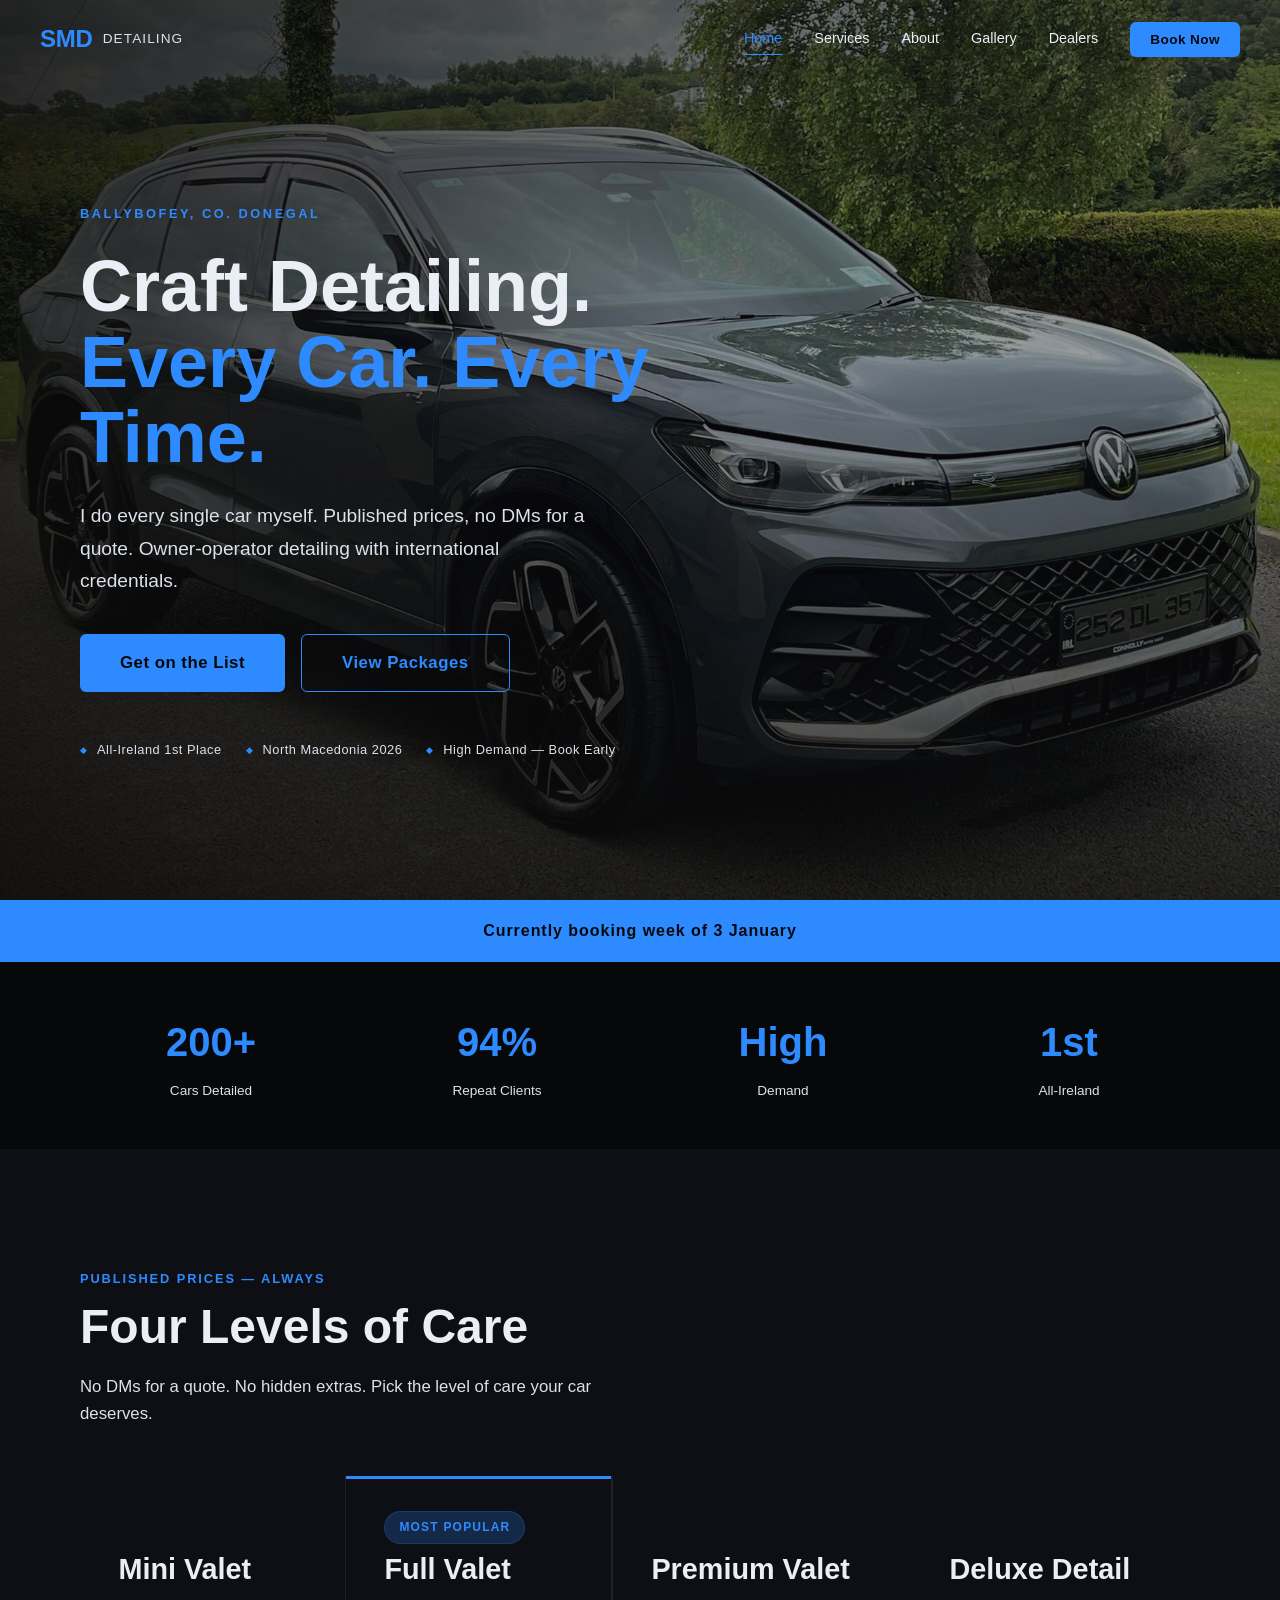
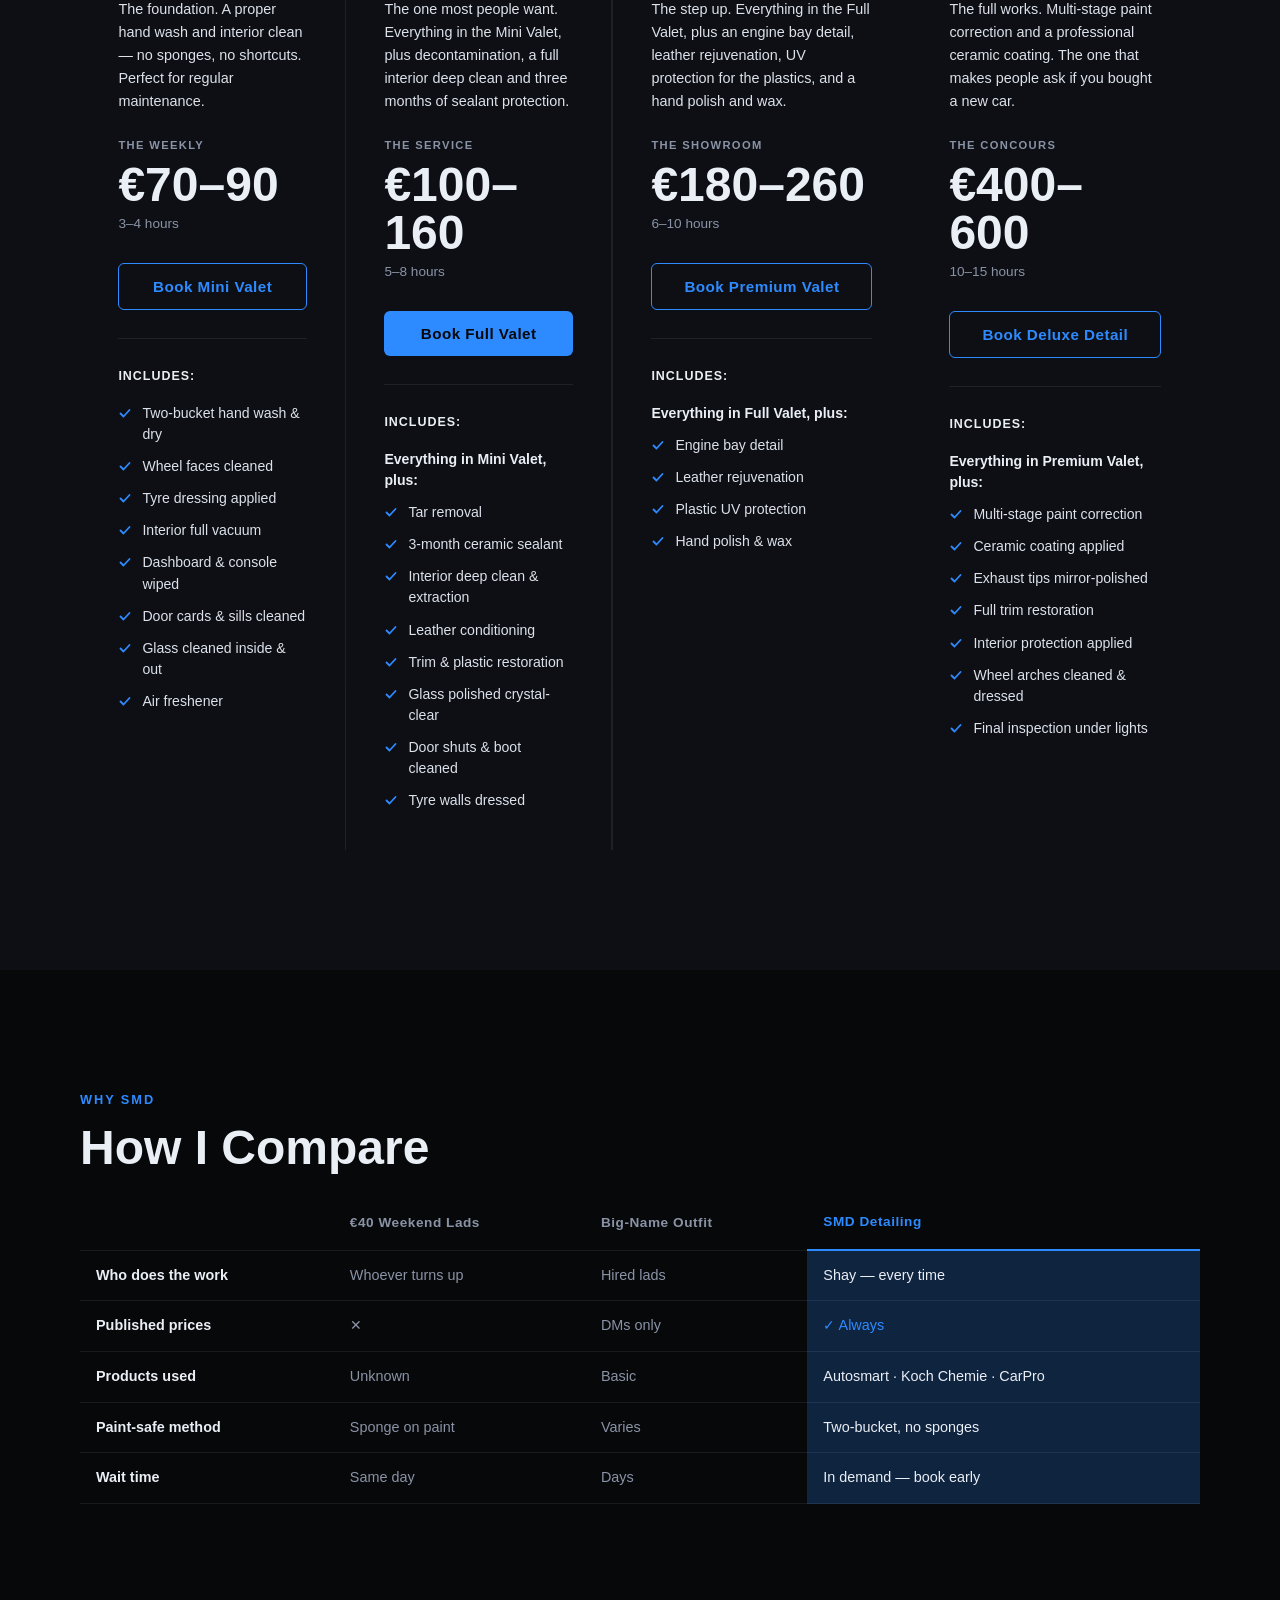
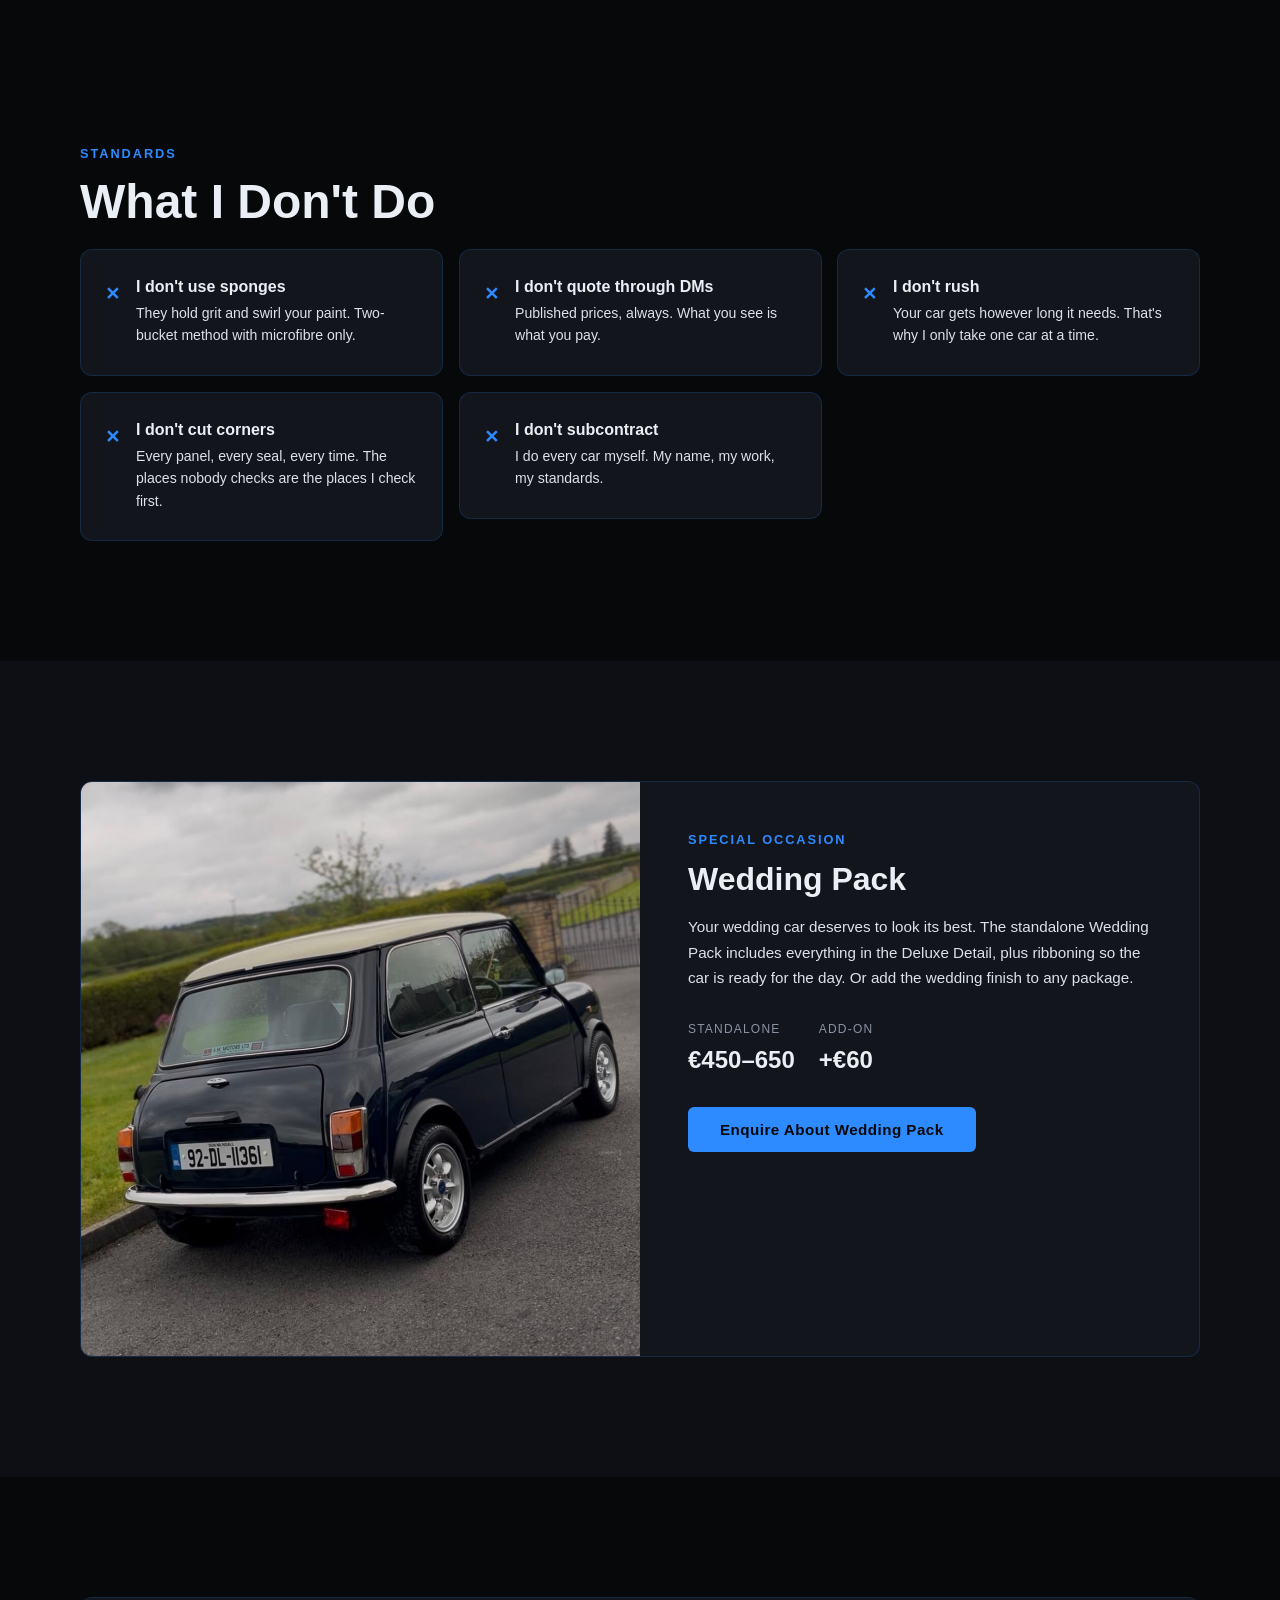
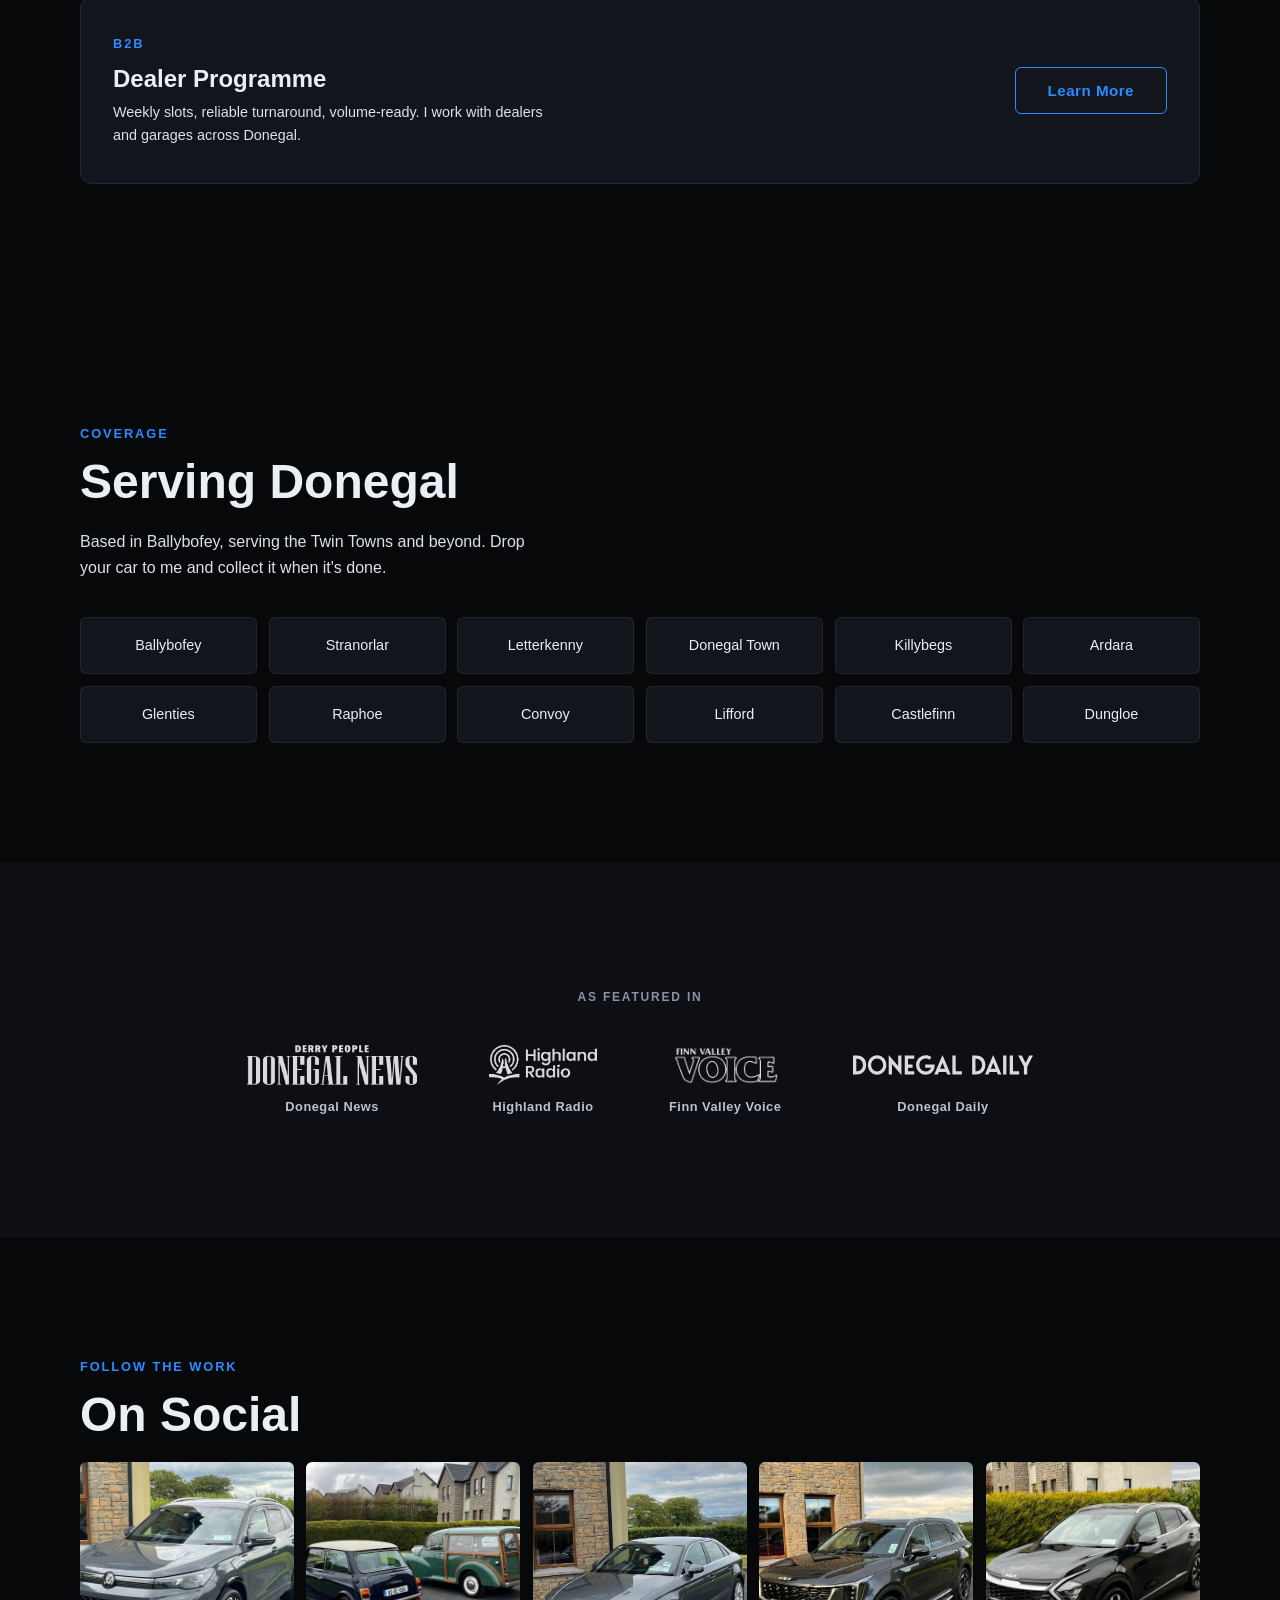
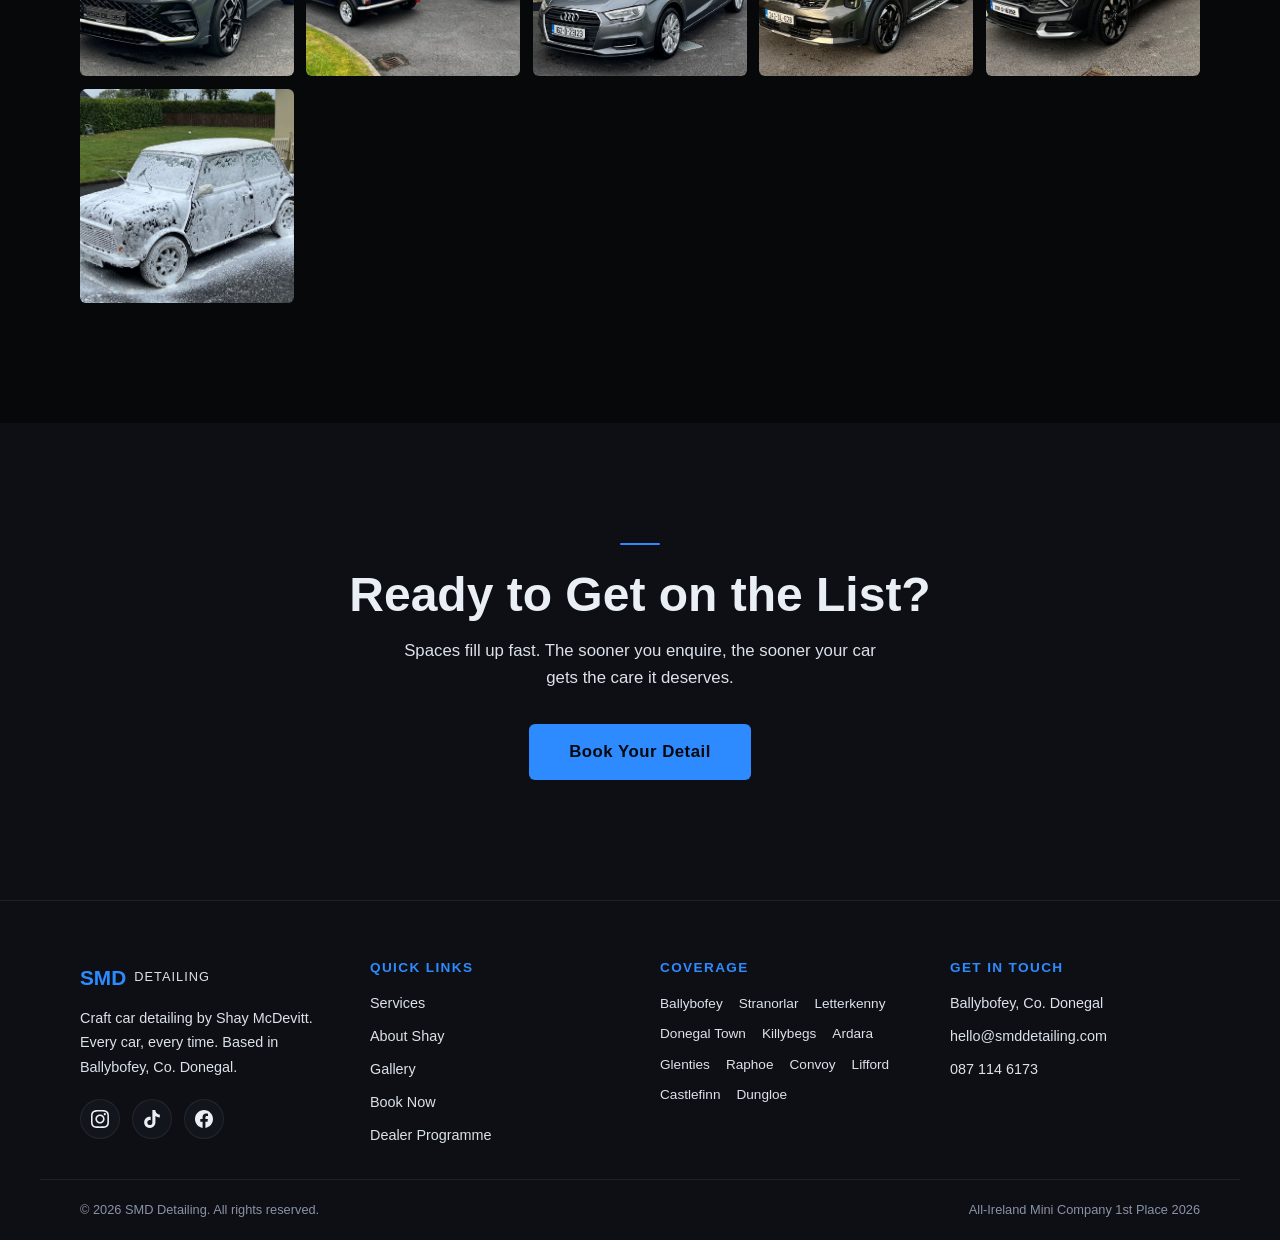
==== commit db4273d6: "Gallery: Follow Me on Socials block with Instagram, TikTok, Facebook; Instagram back in footer + sch" ====
--- a/index.html
+++ b/index.html
@@ -80,7 +80,7 @@
     ],
     "founder": { "@type": "Person", "name": "Shay McDevitt" },
     "image": "https://smddetailing.com/images/og-image.jpg",
-    "sameAs": ["https://www.tiktok.com/@smddetailing_", "https://www.facebook.com/p/SMD-Detailing-61589714385602/"]
+    "sameAs": ["https://www.instagram.com/smddetailing_/", "https://www.tiktok.com/@smddetailing_", "https://www.facebook.com/p/SMD-Detailing-61589714385602/"]
   }
   </script>
 
